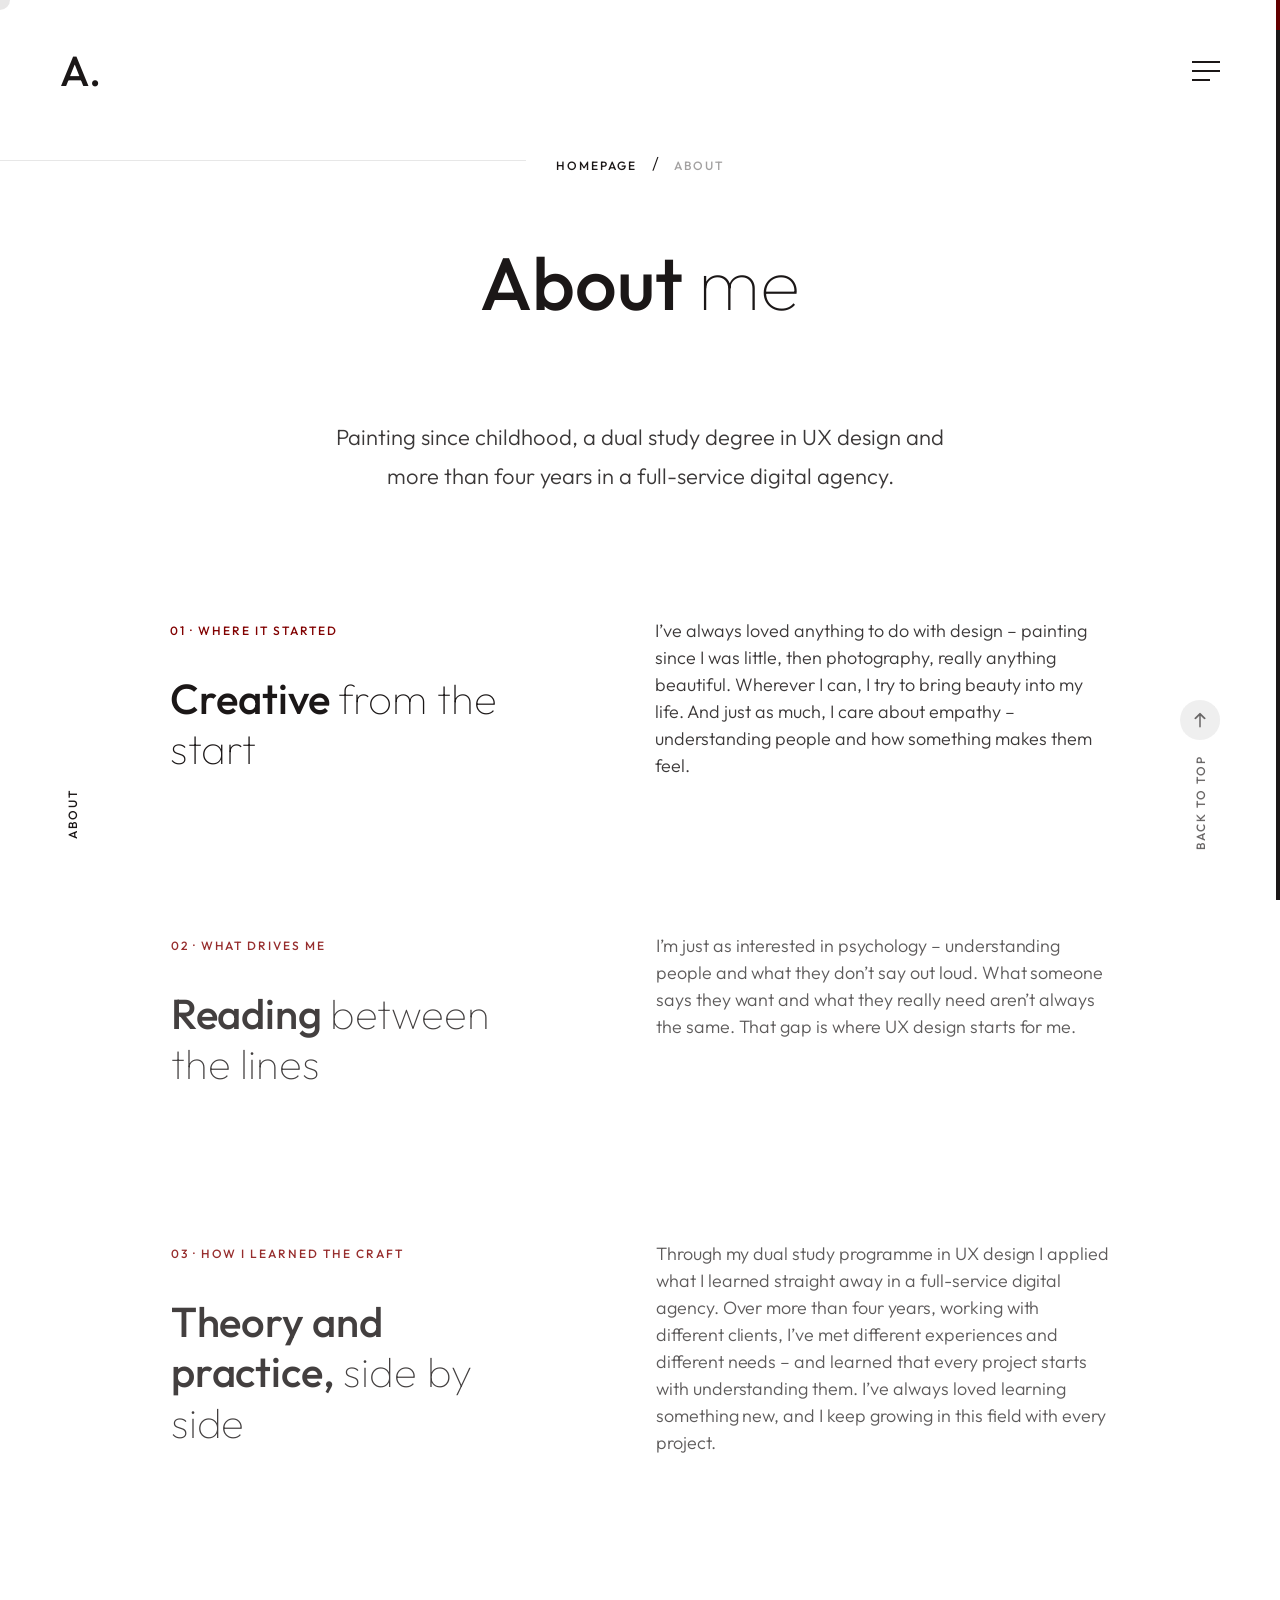
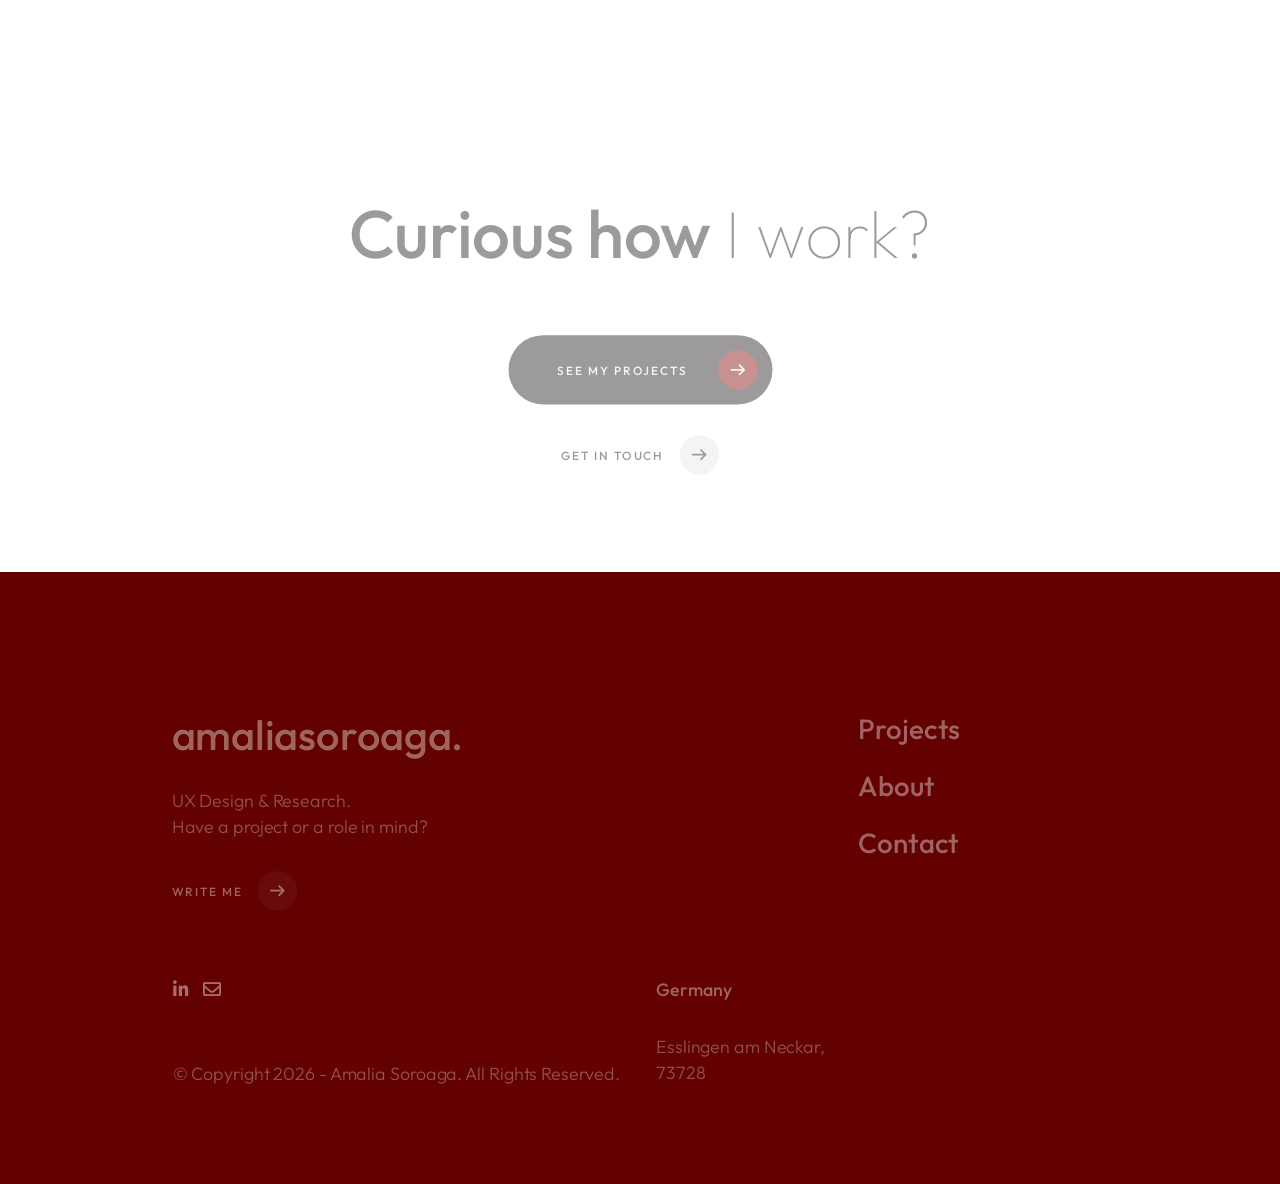
==== about.html @ 1874aa81 "About page: mention love of learning and growing in the field Co-Authored-By: Claude Opus 5.5 <norep" ====
<!DOCTYPE html>
<html lang="en">

<head>

    <meta charset="UTF-8">
    <meta name="viewport" content="width=device-width, initial-scale=1.0">
    <meta http-equiv="X-UA-Compatible" content="ie=edge">
    <meta name="description" content="About Amalia Soroaga – UX designer with a creative background, a dual study degree in UX design and 4+ years of agency experience.">

    <!-- bootstrap grid css -->
    <link rel="stylesheet" href="css/plugins/bootstrap-grid.css">
    <!-- font awesome css -->
    <link rel="stylesheet" href="css/plugins/font-awesome.min.css">
    <!-- swiper css -->
    <link rel="stylesheet" href="css/plugins/swiper.min.css">
    <!-- fancybox css -->
    <link rel="stylesheet" href="css/plugins/fancybox.min.css">
    <!-- ashley scss -->
    <link rel="stylesheet" href="css/style.css">
    <!-- page name -->
    <title>About – Amalia Soroaga</title>

</head>

<body>

    <!-- wrapper -->
    <div class="mil-wrapper" id="top">

        <!-- cursor -->
        <div class="mil-ball">
            <span class="mil-icon-1">
                <svg viewBox="0 0 128 128">
                    <path d="M106.1,41.9c-1.2-1.2-3.1-1.2-4.2,0c-1.2,1.2-1.2,3.1,0,4.2L116.8,61H11.2l14.9-14.9c1.2-1.2,1.2-3.1,0-4.2	c-1.2-1.2-3.1-1.2-4.2,0l-20,20c-1.2,1.2-1.2,3.1,0,4.2l20,20c0.6,0.6,1.4,0.9,2.1,0.9s1.5-0.3,2.1-0.9c1.2-1.2,1.2-3.1,0-4.2	L11.2,67h105.5l-14.9,14.9c-1.2,1.2-1.2,3.1,0,4.2c0.6,0.6,1.4,0.9,2.1,0.9s1.5-0.3,2.1-0.9l20-20c1.2-1.2,1.2-3.1,0-4.2L106.1,41.9	z" />
                </svg>
            </span>
            <div class="mil-more-text">More</div>
            <div class="mil-choose-text">Сhoose</div>
        </div>
        <!-- cursor end -->


        <!-- scrollbar progress -->
        <div class="mil-progress-track">
            <div class="mil-progress"></div>
        </div>
        <!-- scrollbar progress end -->

        <!-- menu -->
        <div class="mil-menu-frame">
            <!-- frame clone -->
            <div class="mil-frame-top">
                <a href="index.html" class="mil-logo">A.</a>
                <div class="mil-menu-btn" tabindex="0">
                    <span></span>
                </div>
            </div>
            <!-- frame clone end -->
            <div class="container">
                <div class="mil-menu-content">
                    <div class="row">
                        <div class="col-xl-5">

                            <nav class="mil-main-menu" id="swupMenu">
                                <ul>
                                    <li><a href="index.html#projects" tabindex="0">Projects</a></li>
                                    <li class="mil-active"><a href="about.html" tabindex="0">About</a></li>
                                    <li><a href="contact.html" tabindex="0">Contact</a></li>
                                </ul>
                            </nav>

                        </div>
                        <div class="col-xl-7">

                            <div class="mil-menu-right-frame">
                                <div class="mil-animation-in">
                                    <div class="mil-animation-frame">
                                        <div class="mil-animation mil-position-1 mil-scale" data-value-1="2" data-value-2="2"></div>
                                    </div>
                                </div>
                                <div class="mil-menu-right">
                                    <div class="row">
                                        <div class="col-lg-8 mil-mb-60">

                                            <h6 class="mil-muted mil-mb-30">Projects</h6>

                                            <ul class="mil-menu-list">
                                                <li><a href="project-hcd.html" class="mil-light-soft">Closing the UX Expectation Gap</a></li>
                                                <li><a href="project-2.html" class="mil-light-soft">Reporting on Instagram</a></li>
                                                <li><a href="project-3.html" class="mil-light-soft">Sustainable Sports Events</a></li>
                                                <li><a href="project-4.html" class="mil-light-soft">Memory Play</a></li>
                                                <li><a href="project-5.html" class="mil-light-soft">Bodique</a></li>
                                            </ul>

                                        </div>
                                    </div>
                                    <div class="mil-divider mil-mb-60"></div>
                                    <div class="row justify-content-between">

                                        <div class="col-lg-6 mil-mb-60">

                                            <h6 class="mil-muted mil-mb-30">Germany</h6>

                                            <p class="mil-light-soft">Esslingen am Neckar, 73728<br><a href="mailto:amaliasoroaga@yahoo.com" class="mil-light-soft" data-no-swup>amaliasoroaga@yahoo.com</a></p>

                                        </div>
                                    </div>
                                </div>
                            </div>

                        </div>
                    </div>
                </div>
            </div>
        </div>
        <!-- menu -->

        <!-- curtain -->
        <div class="mil-curtain"></div>
        <!-- curtain end -->

        <!-- frame -->
        <div class="mil-frame">
            <div class="mil-frame-top">
                <a href="index.html" class="mil-logo">A.</a>
                <div class="mil-menu-btn" tabindex="0">
                    <span></span>
                </div>
            </div>
            <div class="mil-frame-bottom">
                <div class="mil-current-page"></div>
                <div class="mil-back-to-top">
                    <a href="#top" class="mil-link mil-dark mil-arrow-place">
                        <span>Back to top</span>
                    </a>
                </div>
            </div>
        </div>
        <!-- frame end -->

        <!-- content -->
        <div class="mil-content">
            <div id="swupMain" class="mil-main-transition">

                <!-- banner -->
                <div class="mil-inner-banner mil-p-0-30">
                    <div class="mil-banner-content mil-center mil-up">
                        <div class="container">
                            <ul class="mil-breadcrumbs mil-center mil-mb-60">
                                <li><a href="index.html">Homepage</a></li>
                                <li><a href="about.html">About</a></li>
                            </ul>
                            <h1 class="mil-mb-60">About <span class="mil-thin">me</span></h1>
                        </div>
                    </div>
                </div>
                <!-- banner end -->

                <!-- about -->
                <section id="about-page">
                    <div class="container mil-p-0-60">

                        <div class="row justify-content-center mil-mb-60">
                            <div class="col-lg-8 mil-center">
                                <p class="mil-text-xl mil-up">Painting since childhood, a dual study degree in UX design and more than four years in a full-service digital agency.</p>
                            </div>
                        </div>

                            <div class="row justify-content-between mil-p-60-0">
                                <div class="col-lg-5">
                                    <p class="mil-upper mil-accent mil-up mil-mb-30">01 · Where it started</p>
                                    <h3 class="mil-up mil-mb-60">Creative <span class="mil-thin">from the start</span></h3>
                                </div>
                                <div class="col-lg-6">
                                    <p class="mil-up">I’ve always loved anything to do with design – painting since I was little, then photography, really anything beautiful. Wherever I can, I try to bring beauty into my life. And just as much, I care about empathy – understanding people and how something makes them feel.</p>
                                </div>
                            </div>


                            <div class="row justify-content-between mil-p-90-0">
                                <div class="col-lg-5">
                                    <p class="mil-upper mil-accent mil-up mil-mb-30">02 · What drives me</p>
                                    <h3 class="mil-up mil-mb-60">Reading <span class="mil-thin">between the lines</span></h3>
                                </div>
                                <div class="col-lg-6">
                                    <p class="mil-up">I’m just as interested in psychology – understanding people and what they don’t say out loud. What someone says they want and what they really need aren’t always the same. That gap is where UX design starts for me.</p>
                                </div>
                            </div>


                            <div class="row justify-content-between mil-p-90-90">
                                <div class="col-lg-5">
                                    <p class="mil-upper mil-accent mil-up mil-mb-30">03 · How I learned the craft</p>
                                    <h3 class="mil-up mil-mb-60">Theory and practice, <span class="mil-thin">side by side</span></h3>
                                </div>
                                <div class="col-lg-6">
                                    <p class="mil-up">Through my dual study programme in UX design I applied what I learned straight away in a full-service digital agency. Over more than four years, working with different clients, I’ve met different experiences and different needs – and learned that every project starts with understanding them. I’ve always loved learning something new, and I keep growing in this field with every project.</p>
                                </div>
                            </div>

                    </div>
                </section>
                <!-- about end -->

                <!-- call to action -->
                <section class="mil-soft-bg">
                    <div class="container mil-p-120-120 mil-center">
                        <h2 class="mil-up mil-mb-60">Curious how <span class="mil-thin">I work?</span></h2>
                        <div class="mil-up">
                            <a href="index.html#projects" class="mil-button mil-arrow-place mil-mb-30"><span>See my projects</span></a>
                        </div>
                        <div class="mil-up">
                            <a href="contact.html" class="mil-link mil-dark mil-arrow-place"><span>Get in touch</span></a>
                        </div>
                    </div>
                </section>
                <!-- call to action end -->

                <!-- footer -->
                <footer class="mil-dark-bg">
                    <div class="mi-invert-fix">
                        <div class="container mil-p-120-60">
                            <div class="row justify-content-between">
                                <div class="col-md-4 col-lg-4 mil-mb-60">

                                    <div class="mil-muted mil-logo mil-up mil-mb-30">amaliasoroaga.</div>

                                    <p class="mil-light-soft mil-up mil-mb-30">UX Design &amp; Research.<br>Have a project or a role in mind?</p>

                                    <div class="mil-up"><a href="mailto:amaliasoroaga@yahoo.com" class="mil-link mil-muted mil-arrow-place" data-no-swup><span>Write me</span></a></div>

                                </div>
                                <div class="col-md-7 col-lg-6">
                                    <div class="row justify-content-end">
                                        <div class="col-md-6 col-lg-7">

                                            <nav class="mil-footer-menu mil-mb-60">
                                                <ul>
                                                    <li class="mil-up">
                                                        <a href="index.html#projects">Projects</a>
                                                    </li>
                                                    <li class="mil-up">
                                                        <a href="about.html">About</a>
                                                    </li>
                                                    <li class="mil-up">
                                                        <a href="contact.html">Contact</a>
                                                    </li>
                                                </ul>
                                            </nav>

                                        </div>
                                    </div>
                                </div>
                            </div>

                            <div class="row justify-content-between flex-sm-row-reverse">
                                <div class="col-md-7 col-lg-6">

                                    <div class="row justify-content-between">

                                        <div class="col-md-6 col-lg-5 mil-mb-60">

                                            <h6 class="mil-muted mil-up mil-mb-30">Germany</h6>

                                            <p class="mil-light-soft mil-up">Esslingen am Neckar, 73728</p>

                                        </div>

                                    </div>

                                </div>
                                <div class="col-md-4 col-lg-6 mil-mb-60">

                                    <div class="mil-vert-between">
                                        <div class="mil-mb-30">
                                            <ul class="mil-social-icons mil-up">
                                                <li><a href="https://www.linkedin.com/in/amalia-elena-soroaga-b280b622a/" target="_blank" rel="noopener" class="social-icon" aria-label="LinkedIn" data-no-swup> <i class="fab fa-linkedin-in"></i></a></li>
                                                <li><a href="mailto:amaliasoroaga@yahoo.com" class="social-icon" aria-label="Email" data-no-swup> <i class="far fa-envelope"></i></a></li>
                                            </ul>
                                        </div>
                                        <p class="mil-light-soft mil-up">© Copyright 2026 - Amalia Soroaga. All Rights Reserved.</p>
                                    </div>

                                </div>
                            </div>
                        </div>
                    </div>
                </footer>
                <!-- footer end -->

                <!-- hidden elements -->
                <div class="mil-hidden-elements">
                    <div class="mil-dodecahedron">
                        <div class="mil-pentagon">
                            <div></div>
                            <div></div>
                            <div></div>
                            <div></div>
                            <div></div>
                        </div>
                        <div class="mil-pentagon">
                            <div></div>
                            <div></div>
                            <div></div>
                            <div></div>
                            <div></div>
                        </div>
                        <div class="mil-pentagon">
                            <div></div>
                            <div></div>
                            <div></div>
                            <div></div>
                            <div></div>
                        </div>
                        <div class="mil-pentagon">
                            <div></div>
                            <div></div>
                            <div></div>
                            <div></div>
                            <div></div>
                        </div>
                        <div class="mil-pentagon">
                            <div></div>
                            <div></div>
                            <div></div>
                            <div></div>
                            <div></div>
                        </div>
                        <div class="mil-pentagon">
                            <div></div>
                            <div></div>
                            <div></div>
                            <div></div>
                            <div></div>
                        </div>
                        <div class="mil-pentagon">
                            <div></div>
                            <div></div>
                            <div></div>
                            <div></div>
                            <div></div>
                        </div>
                        <div class="mil-pentagon">
                            <div></div>
                            <div></div>
                            <div></div>
                            <div></div>
                            <div></div>
                        </div>
                        <div class="mil-pentagon">
                            <div></div>
                            <div></div>
                            <div></div>
                            <div></div>
                            <div></div>
                        </div>
                        <div class="mil-pentagon">
                            <div></div>
                            <div></div>
                            <div></div>
                            <div></div>
                            <div></div>
                        </div>
                        <div class="mil-pentagon">
                            <div></div>
                            <div></div>
                            <div></div>
                            <div></div>
                            <div></div>
                        </div>
                        <div class="mil-pentagon">
                            <div></div>
                            <div></div>
                            <div></div>
                            <div></div>
                            <div></div>
                        </div>
                    </div>

                    <svg xmlns="http://www.w3.org/2000/svg" viewBox="0 0 24 24" class="mil-arrow">
                        <path d="M 14 5.3417969 C 13.744125 5.3417969 13.487969 5.4412187 13.292969 5.6367188 L 13.207031 5.7226562 C 12.816031 6.1136563 12.816031 6.7467188 13.207031 7.1367188 L 17.070312 11 L 4 11 C 3.448 11 3 11.448 3 12 C 3 12.552 3.448 13 4 13 L 17.070312 13 L 13.207031 16.863281 C 12.816031 17.254281 12.816031 17.887344 13.207031 18.277344 L 13.292969 18.363281 C 13.683969 18.754281 14.317031 18.754281 14.707031 18.363281 L 20.363281 12.707031 C 20.754281 12.316031 20.754281 11.682969 20.363281 11.292969 L 14.707031 5.6367188 C 14.511531 5.4412187 14.255875 5.3417969 14 5.3417969 z" />
                    </svg>

                    <svg width="250" viewBox="0 0 300 1404" fill="none" xmlns="http://www.w3.org/2000/svg" class="mil-lines">
                        <path fill-rule="evenodd" clip-rule="evenodd" d="M1 892L1 941H299V892C299 809.71 232.29 743 150 743C67.7096 743 1 809.71 1 892ZM0 942H300V892C300 809.157 232.843 742 150 742C67.1573 742 0 809.157 0 892L0 942Z" class="mil-move" />
                        <path fill-rule="evenodd" clip-rule="evenodd" d="M299 146V97L1 97V146C1 228.29 67.7096 295 150 295C232.29 295 299 228.29 299 146ZM300 96L0 96V146C0 228.843 67.1573 296 150 296C232.843 296 300 228.843 300 146V96Z" class="mil-move" />
                        <path fill-rule="evenodd" clip-rule="evenodd" d="M299 1H1V1403H299V1ZM0 0V1404H300V0H0Z" />
                        <path fill-rule="evenodd" clip-rule="evenodd" d="M150 -4.37115e-08L150 1404L149 1404L149 0L150 -4.37115e-08Z" />
                        <path fill-rule="evenodd" clip-rule="evenodd" d="M150 1324C232.29 1324 299 1257.29 299 1175C299 1092.71 232.29 1026 150 1026C67.7096 1026 1 1092.71 1 1175C1 1257.29 67.7096 1324 150 1324ZM150 1325C232.843 1325 300 1257.84 300 1175C300 1092.16 232.843 1025 150 1025C67.1573 1025 0 1092.16 0 1175C0 1257.84 67.1573 1325 150 1325Z" class="mil-move" />
                        <path fill-rule="evenodd" clip-rule="evenodd" d="M300 1175H0V1174H300V1175Z" class="mil-move" />
                        <path fill-rule="evenodd" clip-rule="evenodd" d="M150 678C232.29 678 299 611.29 299 529C299 446.71 232.29 380 150 380C67.7096 380 1 446.71 1 529C1 611.29 67.7096 678 150 678ZM150 679C232.843 679 300 611.843 300 529C300 446.157 232.843 379 150 379C67.1573 379 0 446.157 0 529C0 611.843 67.1573 679 150 679Z" class="mil-move" />
                        <path fill-rule="evenodd" clip-rule="evenodd" d="M299 380H1V678H299V380ZM0 379V679H300V379H0Z" class="mil-move" />
                    </svg>
                </div>
                <!-- hidden elements end -->

            </div>
        </div>
        <!-- content -->
    </div>
    <!-- wrapper end -->

    <!-- jQuery js -->
    <script src="js/plugins/jquery.min.js"></script>
    <!-- swup js -->
    <script src="js/plugins/swup.min.js"></script>
    <!-- swiper js -->
    <script src="js/plugins/swiper.min.js"></script>
    <!-- fancybox js -->
    <script src="js/plugins/fancybox.min.js"></script>
    <!-- gsap js -->
    <script src="js/plugins/gsap.min.js"></script>
    <!-- scroll smoother -->
    <script src="js/plugins/smooth-scroll.js"></script>
    <!-- scroll trigger js -->
    <script src="js/plugins/ScrollTrigger.min.js"></script>
    <!-- scroll to js -->
    <script src="js/plugins/ScrollTo.min.js"></script>
    <!-- ashley js -->
    <script src="js/main.js"></script>

</body>

</html>
---- css/style.css ----
/* -------------------------------------------

Name: 		Ruizarch
Version:    1.0
Developer:	Nazar Miller (millerDigitalDesign)
Portfolio:  https://themeforest.net/user/millerdigitaldesign/portfolio?ref=MillerDigitalDesign

p.s. I am available for Freelance hire (UI design, web development). email: miller.themes@gmail.com

------------------------------------------- */
/*--------------------------------------------

1. common
    - main
    - typography
    - link
    - button
    - form
    - breadcrumbs
    - backgrounds
    - spaces
2. components
    - preloader
    - cursor
    - hidden elements
    - scrollbar
    - frame
    - menu button
    - menu 
    - banner
    - circle text
    - lines
    - dodecahedron
    - about
    - partners
    - services
    - team
    - social icons
    - revievs
    - blog
    - footer
    - portfolio
    - map
    - accordion
    - price
    - 404
    - images
    - page transitions


--------------------------------------------*/
@import url("https://fonts.googleapis.com/css2?family=Outfit:wght@100;200;300;400;500;600;700;800;900&display=swap");
@import url(https://cdnjs.cloudflare.com/ajax/libs/font-awesome/5.15.0/css/all.min.css);
/* -------------------------------------------

main

------------------------------------------- */
*,
*:before,
*:after {
  -webkit-box-sizing: border-box;
          box-sizing: border-box;
  padding: 0;
  margin: 0;
}



:is(a, button, input, textarea, summary) {
    --outline-size: max(2px, 0.08em);
    --outline-style: solid;
    --outline-color: currentColor;
}

:is(a, button, input, textarea, summary):focus {
    outline: var(--outline-size) var(--outline-style) var(--outline-color);
    outline-offset: var(--outline-offset, var(--outline-size));
}



html,
body {
  padding: 0;
  margin: 0;
  font-family: "Outfit", sans-serif;
  font-size: 16px;
  font-weight: 300;
  color: rgba(27, 23, 23, 0.78);
  line-height: 150%;
  -ms-scroll-chaining: none;
      overscroll-behavior: none;
}
@media screen and (max-width: 768px) {
  html,
body {
    font-size: 15px;
  }
}

*::-moz-selection {
  color: inherit;
  background-color: transparent;
}

*::selection {
  color: inherit;
  background-color: transparent;
}

.mil-wrapper {
  position: relative;
  overflow: hidden;
  max-width: 100%;
}

.container {
  pointer-events: all;
}

.mil-relative {
  position: relative;
}

.mil-o-hidden {
  overflow: hidden;
}

.mil-flex {
  display: -webkit-box;
  display: -ms-flexbox;
  display: flex;
}

.mil-vert-between {
  display: -webkit-box;
  display: -ms-flexbox;
  display: flex;
  -webkit-box-orient: vertical;
  -webkit-box-direction: normal;
      -ms-flex-direction: column;
          flex-direction: column;
  -webkit-box-pack: justify;
      -ms-flex-pack: justify;
          justify-content: space-between;
  height: 100%;
}

@media screen and (max-width: 992px) {
  .mil-mobile-hidden {
    display: none;
  }
}

section {
  position: relative;
  overflow: hidden;
}

/* -------------------------------------------

typography

------------------------------------------- */
h1,
.mil-h1,
h2,
.mil-h12,
h3,
.mil-h3,
h4,
.mil-h4,
h5,
.mil-h5,
h6,
.mil-h6 {
  font-family: "Outfit", sans-serif;
  color: rgb(27, 23, 23);
  font-weight: 500;
  line-height: 120%;
}
@media screen and (max-width: 768px) {
  h1 br,
.mil-h1 br,
h2 br,
.mil-h12 br,
h3 br,
.mil-h3 br,
h4 br,
.mil-h4 br,
h5 br,
.mil-h5 br,
h6 br,
.mil-h6 br {
    display: none;
  }
}

h1,
.mil-h1 {
  font-size: 86px;
}
@media screen and (max-width: 1400px) {
  h1,
.mil-h1 {
    font-size: 74px;
  }
}
@media screen and (max-width: 1200px) {
  h1,
.mil-h1 {
    font-size: 72px;
  }
}
@media screen and (max-width: 992px) {
  h1,
.mil-h1 {
    font-size: 58px;
  }
}
@media screen and (max-width: 768px) {
  h1,
.mil-h1 {
    font-size: 34px;
  }
}

h2,
.mil-h2 {
  font-size: 68px;
  line-height: 120%;
}
@media screen and (max-width: 1200px) {
  h2,
.mil-h2 {
    font-size: 56px;
  }
}
@media screen and (max-width: 992px) {
  h2,
.mil-h2 {
    font-size: 44px;
  }
}
@media screen and (max-width: 768px) {
  h2,
.mil-h2 {
    font-size: 36px;
  }
}

h3,
.mil-h3 {
  font-size: 42px;
}
@media screen and (max-width: 1200px) {
  h3,
.mil-h3 {
    font-size: 39px;
  }
}
@media screen and (max-width: 992px) {
  h3,
.mil-h3 {
    font-size: 36px;
  }
}
@media screen and (max-width: 768px) {
  h3,
.mil-h3 {
    font-size: 30px;
  }
}

h4,
.mil-h4 {
  font-size: 28px;
}
@media screen and (max-width: 1200px) {
  h4,
.mil-h4 {
    font-size: 26px;
  }
}
@media screen and (max-width: 992px) {
  h4,
.mil-h4 {
    font-size: 24px;
  }
}
@media screen and (max-width: 768px) {
  h4,
.mil-h4 {
    font-size: 22px;
  }
}

h5,
.mil-h5 {
  font-size: 20px;
  line-height: 150%;
}
@media screen and (max-width: 768px) {
  h5,
.mil-h5 {
    font-size: 18px;
  }
}

h6,
.mil-h6 {
  font-size: 18px;
  line-height: 150%;
}
@media screen and (max-width: 1200px) {
  h6,
.mil-h6 {
    font-size: 17px;
  }
}
@media screen and (max-width: 992px) {
  h6,
.mil-h6 {
    font-size: 16px;
  }
}
@media screen and (max-width: 768px) {
  h6,
.mil-h6 {
    font-size: 21px;
  }
}

.mil-no-wrap {
  white-space: nowrap;
}

blockquote {
  padding: 60px;
  background-color: rgba(27, 23, 23, 0.05);
  font-size: 18px;
  color: rgb(27, 23, 23);
  font-style: italic;
  border-left: solid 4px rgb(129, 1, 0);
}
@media screen and (max-width: 768px) {
  blockquote {
    padding: 30px;
    font-size: 16px;
  }
}

.mil-text-sm {
  font-size: 15px;
}

.mil-text-lg {
  font-size: 18px;
  line-height: 170%;
}

.mil-text-xl {
  font-size: 22px;
  line-height: 180%;
}
@media screen and (max-width: 768px) {
  .mil-text-xl {
    font-size: 20px;
  }
}

.mil-upper {
  text-transform: uppercase;
  font-size: 12px;
  font-weight: 500;
  letter-spacing: 2px;
}

.mil-bold {
  font-weight: 500;
}

.mil-thin {
  font-weight: 100;
}

a {
  color: inherit;
  text-decoration: none;
}

.mil-complex-title {
  line-height: normal;
}

.mil-accent {
  color: rgb(129, 1, 0);
}

.mil-light {
  color: rgb(255, 255, 255) !important;
}
.mil-light a {
  color: rgb(255, 255, 255) !important;
}

.mil-muted {
  color: rgb(237, 235, 221);
}

.mil-dark {
  color: rgb(27, 23, 23);
}

.mil-light-soft {
  color: rgba(237, 235, 221, 0.8);
}

.mil-dark-soft {
  color: rgba(27, 23, 23, 0.78);
}

.mil-marker {
  background-color: rgb(237, 235, 221);
  padding: 0 5px;
}

.mil-center {
  text-align: center;
}

.mil-left {
  text-align: left;
}

.mil-right {
  text-align: right;
}

@media screen and (max-width: 576px) {
  .mil-sm-center {
    text-align: center;
  }
}

.mil-suptitle {
  position: relative;
  display: block;
  margin-bottom: 60px;
}
.mil-suptitle:before {
  content: "";
  position: absolute;
  right: calc(100% + 30px);
  top: 10px;
  width: 600px;
  height: 1px;
  background-color: rgb(255, 255, 255);
  opacity: 0.2;
}
.mil-suptitle.mil-suptitle-right {
  text-align: right;
}
.mil-suptitle.mil-suptitle-right:before {
  left: calc(100% + 30px);
}
@media screen and (max-width: 768px) {
  .mil-suptitle.mil-suptitle-right {
    text-align: center;
  }
  .mil-suptitle.mil-suptitle-right:before {
    display: none;
  }
}
.mil-suptitle.mil-suptitle-dark:before {
  background-color: rgb(27, 23, 23);
  opacity: 0.1;
}
@media screen and (max-width: 768px) {
  .mil-suptitle {
    margin-bottom: 60px;
  }
}

.mil-divider {
  width: 100%;
  height: 1px;
  background-color: rgba(255, 255, 255, 0.1);
}

.mil-img-frame {
  position: relative;
  overflow: hidden;
  width: 100%;
  padding-bottom: 140%;
}
.mil-img-frame img {
  position: absolute;
  top: 0;
  left: 0;
  width: 100%;
  height: 100%;
  -o-object-fit: cover;
     object-fit: cover;
  -o-object-position: center;
     object-position: center;
}

/* -------------------------------------------

link

------------------------------------------- */
.mil-link {
  cursor: pointer;
  display: -webkit-inline-box;
  display: -ms-inline-flexbox;
  display: inline-flex;
  -webkit-box-align: center;
      -ms-flex-align: center;
          align-items: center;
  font-weight: 500;
  text-transform: uppercase;
  letter-spacing: 2px;
  font-size: 12px;
}
.mil-link svg {
  margin-left: 15px;
  border-radius: 50%;
  width: 40px;
  height: 40px;
  padding: 10px;
  background-color: rgba(255, 255, 255, 0.1);
  -webkit-transition: 0.4s cubic-bezier(0, 0, 0.3642, 1);
  transition: 0.4s cubic-bezier(0, 0, 0.3642, 1);
}
.mil-link svg path {
  fill: rgb(255, 255, 255);
}
.mil-link.mil-accent svg {
  background-color: rgba(255, 255, 255, 0.1);
  -webkit-transition: 0.4s cubic-bezier(0, 0, 0.3642, 1);
  transition: 0.4s cubic-bezier(0, 0, 0.3642, 1);
}
.mil-link.mil-accent svg path {
  fill: rgb(129, 1, 0);
}
.mil-link.mil-dark svg {
  background-color: rgba(27, 23, 23, 0.1);
  -webkit-transition: 0.4s cubic-bezier(0, 0, 0.3642, 1);
  transition: 0.4s cubic-bezier(0, 0, 0.3642, 1);
}
.mil-link.mil-dark svg path {
  fill: rgb(27, 23, 23);
}
.mil-link:hover svg {
  -webkit-transform: scale(1.15);
          transform: scale(1.15);
}
.mil-link.mil-down-arrow svg {
  -webkit-transform: rotate(90deg);
          transform: rotate(90deg);
}
.mil-link.mil-down-arrow:hover svg {
  -webkit-transform: scale(1.15) rotate(90deg);
          transform: scale(1.15) rotate(90deg);
}
.mil-link.mil-icon-left {
  display: -webkit-box;
  display: -ms-flexbox;
  display: flex;
  -webkit-box-orient: horizontal;
  -webkit-box-direction: reverse;
      -ms-flex-direction: row-reverse;
          flex-direction: row-reverse;
}
.mil-link.mil-icon-left svg {
  margin-left: 0;
  margin-right: 15px;
  -webkit-transform: rotate(180deg);
          transform: rotate(180deg);
}
.mil-link.mil-icon-left:hover svg {
  -webkit-transform: scale(1.15) rotate(180deg);
          transform: scale(1.15) rotate(180deg);
}

/* -------------------------------------------

button

------------------------------------------- */
.mil-button {
  cursor: pointer;
  display: -webkit-inline-box;
  display: -ms-inline-flexbox;
  display: inline-flex;
  -webkit-box-align: center;
      -ms-flex-align: center;
          align-items: center;
  -webkit-box-pack: center;
      -ms-flex-pack: center;
          justify-content: center;
  border: none;
  letter-spacing: 2px;
  font-size: 12px;
  background-color: rgb(237, 235, 221);
  color: rgb(27, 23, 23);
  border-radius: 70px;
  padding: 0 15px 0 50px;
  height: 70px;
  text-transform: uppercase;
  font-weight: 500;
  -webkit-transition: 0.4s cubic-bezier(0, 0, 0.3642, 1);
  transition: 0.4s cubic-bezier(0, 0, 0.3642, 1);
}
.mil-button span {
  white-space: nowrap;
}
.mil-button svg {
  margin-left: 30px;
  border-radius: 50%;
  width: 40px;
  height: 40px;
  padding: 10px;
  background-color: rgb(27, 23, 23);
  -webkit-transition: 0.4s cubic-bezier(0, 0, 0.3642, 1);
  transition: 0.4s cubic-bezier(0, 0, 0.3642, 1);
}
.mil-button svg path {
  fill: rgb(129, 1, 0);
}
.mil-button.mil-icon-button {
  padding: 15px;
}
.mil-button.mil-icon-button svg {
  margin-left: 0;
}
.mil-button.mil-icon-button-sm {
  padding: 0;
  height: 40px;
}
.mil-button.mil-icon-button-sm svg {
  margin-left: 0;
  background-color: rgb(237, 235, 221);
}
.mil-button.mil-icon-button-sm svg path {
  fill: rgb(27, 23, 23);
}
.mil-button:hover {
  -webkit-transform: scale(1.015);
          transform: scale(1.015);
  -webkit-filter: brightness(110%);
          filter: brightness(110%);
}
.mil-button:hover svg {
  -webkit-transform: scale(1.15);
          transform: scale(1.15);
}
.mil-button.mil-arrow-down svg {
  -webkit-transform: rotate(90deg);
          transform: rotate(90deg);
}
.mil-button.mil-arrow-down:hover {
  -webkit-transform: scale(1.015);
          transform: scale(1.015);
  -webkit-filter: brightness(110%);
          filter: brightness(110%);
}
.mil-button.mil-arrow-down:hover svg {
  -webkit-transform: scale(1.15) rotate(90deg);
          transform: scale(1.15) rotate(90deg);
}
@media screen and (max-width: 992px) {
  .mil-button {
    height: 60px;
    padding: 0 10px 0 40px;
  }
  .mil-button svg {
    margin-left: 25px;
  }
}

/* -------------------------------------------

form

------------------------------------------- */
input,
textarea {
  position: relative;
  height: 70px;
  padding: 0 30px;
  width: 100%;
  font-size: 12px;
  text-transform: uppercase;
  letter-spacing: 2px;
  font-weight: 500;
  font-family: "Outfit", sans-serif;
  color: rgb(27, 23, 23);
  border: none;
  border-bottom: solid 1px rgba(27, 23, 23, 0.2);
  margin-bottom: 30px;
}
input:focus,
textarea:focus {
  outline: inherit;
}
input::-webkit-input-placeholder, textarea::-webkit-input-placeholder {
  font-size: 12px;
  text-transform: uppercase;
  letter-spacing: 2px;
  font-weight: 500;
  color: rgba(27, 23, 23, 0.5);
}
input::-moz-placeholder, textarea::-moz-placeholder {
  font-size: 12px;
  text-transform: uppercase;
  letter-spacing: 2px;
  font-weight: 500;
  color: rgba(27, 23, 23, 0.5);
}
input:-ms-input-placeholder, textarea:-ms-input-placeholder {
  font-size: 12px;
  text-transform: uppercase;
  letter-spacing: 2px;
  font-weight: 500;
  color: rgba(27, 23, 23, 0.5);
}
input::-ms-input-placeholder, textarea::-ms-input-placeholder {
  font-size: 12px;
  text-transform: uppercase;
  letter-spacing: 2px;
  font-weight: 500;
  color: rgba(27, 23, 23, 0.5);
}
input::placeholder,
textarea::placeholder {
  font-size: 12px;
  text-transform: uppercase;
  letter-spacing: 2px;
  font-weight: 500;
  color: rgba(27, 23, 23, 0.5);
}

textarea {
  padding: 15px 30px;
  height: 300px;
}

/* -------------------------------------------

breadcrumbs

------------------------------------------- */
.mil-breadcrumbs {
  display: -webkit-inline-box;
  display: -ms-inline-flexbox;
  display: inline-flex;
  -webkit-box-align: center;
      -ms-flex-align: center;
          align-items: center;
  position: relative;
}
.mil-breadcrumbs:before {
  content: "";
  position: absolute;
  right: calc(100% + 30px);
  top: 10px;
  width: 100vw;
  height: 1px;
  background-color: rgba(27, 23, 23, 0.1);
}
.mil-breadcrumbs li {
  list-style-type: none;
}
.mil-breadcrumbs li:after {
  content: "/";
  margin: 0 15px;
  color: rgb(27, 23, 23);
}
.mil-breadcrumbs li a {
  color: rgb(27, 23, 23);
  text-transform: uppercase;
  letter-spacing: 2px;
  font-weight: 500;
  font-size: 12px;
  white-space: nowrap;
  -webkit-transition: 0.2s cubic-bezier(0, 0, 0.3642, 1);
  transition: 0.2s cubic-bezier(0, 0, 0.3642, 1);
}
.mil-breadcrumbs li a:hover {
  color: rgb(129, 1, 0);
}
.mil-breadcrumbs li:last-child {
  margin-right: 0;
  cursor: not-allowed;
}
.mil-breadcrumbs li:last-child a {
  opacity: 0.4;
  pointer-events: none;
}
.mil-breadcrumbs li:last-child:after {
  display: none;
}
.mil-breadcrumbs.mil-light:before {
  background-color: rgba(255, 255, 255, 0.1);
}
.mil-breadcrumbs.mil-light li:after {
  color: rgba(255, 255, 255, 0.9);
}
.mil-breadcrumbs.mil-light li a:hover {
  color: rgb(237, 235, 221) !important;
}
.mil-breadcrumbs.mil-center {
  -webkit-box-pack: center;
      -ms-flex-pack: center;
          justify-content: center;
}

/* -------------------------------------------

backgrounds

------------------------------------------- */
.mil-dark-bg {
  position: relative;
}
.mil-dark-bg:before {
  content: "";
  width: 100%;
  height: 100%;
  position: absolute;
  pointer-events: none;
  z-index: 2;
  background-color: rgb(99, 0, 0);
}
.mil-dark-bg .mi-invert-fix {
  height: 100%;
  position: relative;
  pointer-events: none;
  z-index: 3;
}
.mil-dark-bg .mi-invert-fix .container {
  pointer-events: all;
}

/* -------------------------------------------

spaces

------------------------------------------- */
.mil-mr-30 {
  margin-right: 30px;
}

.mil-mb-5 {
  margin-bottom: 5px;
}

.mil-mb-10 {
  margin-bottom: 10px;
}

.mil-mb-15 {
  margin-bottom: 15px;
}

.mil-mb-20 {
  margin-bottom: 15px;
}

.mil-mb-30 {
  margin-bottom: 30px;
}

.mil-mb-60 {
  margin-bottom: 60px;
}

.mil-mb-90 {
  margin-bottom: 90px;
}

.mil-mb-120 {
  margin-bottom: 120px;
}
@media screen and (max-width: 992px) {
  .mil-mb-120 {
    margin-bottom: 90px;
  }
}

.mil-mt-suptitle-offset {
  margin-top: 70px;
}
@media screen and (max-width: 992px) {
  .mil-mt-suptitle-offset {
    margin-top: 30px;
  }
}

.mil-p-120-120 {
  padding-top: 120px;
  padding-bottom: 120px;
}
@media screen and (max-width: 992px) {
  .mil-p-120-120 {
    padding-top: 90px;
    padding-bottom: 90px;
  }
}

.mil-p-120-90 {
  padding-top: 120px;
  padding-bottom: 90px;
}
@media screen and (max-width: 992px) {
  .mil-p-120-90 {
    padding-top: 90px;
    padding-bottom: 60px;
  }
}

.mil-p-0-120 {
  padding-bottom: 120px;
}
@media screen and (max-width: 992px) {
  .mil-p-0-120 {
    padding-bottom: 90px;
  }
}

.mil-p-120-0 {
  padding-top: 120px;
}
@media screen and (max-width: 992px) {
  .mil-p-120-0 {
    padding-top: 90px;
  }
}

.mil-p-120-60 {
  padding-top: 120px;
  padding-bottom: 60px;
}
@media screen and (max-width: 992px) {
  .mil-p-120-60 {
    padding-top: 90px;
    padding-bottom: 30px;
  }
}

.mil-p-90-90 {
  padding-top: 90px;
  padding-bottom: 90px;
}
@media screen and (max-width: 992px) {
  .mil-p-90-90 {
    padding-top: 60px;
    padding-bottom: 60px;
  }
}

.mil-p-90-120 {
  padding-top: 90px;
  padding-bottom: 120px;
}
@media screen and (max-width: 992px) {
  .mil-p-90-120 {
    padding-top: 60px;
    padding-bottom: 90px;
  }
}

.mil-p-0-90 {
  padding-bottom: 90px;
}
@media screen and (max-width: 992px) {
  .mil-p-0-90 {
    padding-bottom: 60px;
  }
}

.mil-p-0-30 {
  padding-bottom: 30px;
}
@media screen and (max-width: 992px) {
  .mil-p-0-30 {
    padding-bottom: 0;
  }
}

.mil-p-120-30 {
  padding-top: 120px;
  padding-bottom: 30px;
}
@media screen and (max-width: 992px) {
  .mil-p-120-30 {
    padding-top: 90px;
    padding-bottom: 0;
  }
}

.mil-adaptive-right {
  width: 100%;
  display: -webkit-box;
  display: -ms-flexbox;
  display: flex;
  -webkit-box-pack: end;
      -ms-flex-pack: end;
          justify-content: flex-end;
}
@media screen and (max-width: 992px) {
  .mil-adaptive-right {
    -webkit-box-pack: start;
        -ms-flex-pack: start;
            justify-content: flex-start;
  }
}

.mil-btn-space {
  margin-right: 30px;
}
@media screen and (max-width: 500px) {
  .mil-btn-space {
    margin-right: 50px;
    margin-bottom: 30px;
  }
}

/* -------------------------------------------

preloader

------------------------------------------- */
.mil-preloader {
  position: fixed;
  z-index: 9;
  top: 0;
  left: 0;
  width: 100%;
  height: 100vh;
  background-color: rgb(27, 23, 23);
}
.mil-preloader .mil-preloader-animation {
  opacity: 0;
  position: relative;
  height: 100vh;
  color: rgb(255, 255, 255);
}
.mil-preloader .mil-preloader-animation .mil-pos-abs {
  position: absolute;
  height: 100vh;
  width: 100%;
  display: -webkit-box;
  display: -ms-flexbox;
  display: flex;
  -webkit-box-pack: center;
      -ms-flex-pack: center;
          justify-content: center;
  -webkit-box-align: center;
      -ms-flex-align: center;
          align-items: center;
}
.mil-preloader .mil-preloader-animation .mil-pos-abs p {
  opacity: 0;
  margin-right: 15px;
}
@media screen and (max-width: 992px) {
  .mil-preloader .mil-preloader-animation .mil-pos-abs {
    -webkit-box-orient: vertical;
    -webkit-box-direction: normal;
        -ms-flex-direction: column;
            flex-direction: column;
  }
  .mil-preloader .mil-preloader-animation .mil-pos-abs p {
    margin-right: 0;
    margin-bottom: 10px;
  }
}
.mil-preloader .mil-preloader-animation .mil-pos-abs .mil-reveal-frame {
  position: relative;
  padding: 0 30px;
}
.mil-preloader .mil-preloader-animation .mil-pos-abs .mil-reveal-frame .mil-reveal-box {
  z-index: 4;
  position: absolute;
  opacity: 0;
  height: 100%;
  background-color: rgb(237, 235, 221);
}
.mil-preloader.mil-hidden {
  pointer-events: none;
}

/* -------------------------------------------

cursor

------------------------------------------- */
.mil-ball {
  width: 20px;
  height: 20px;
  position: fixed;
  z-index: 10;
  background-color: rgb(27, 23, 23);
  border-radius: 50%;
  pointer-events: none;
  display: -webkit-box;
  display: -ms-flexbox;
  display: flex;
  -webkit-box-pack: center;
      -ms-flex-pack: center;
          justify-content: center;
  -webkit-box-align: center;
      -ms-flex-align: center;
          align-items: center;
  opacity: 0.1;
}
.mil-ball .mil-icon-1 {
  position: absolute;
  width: 40px;
  height: 40px;
  -webkit-transform: scale(0);
          transform: scale(0);
}
.mil-ball .mil-icon-1 svg {
  fill: rgba(255, 255, 255, 0.9);
}
.mil-ball .mil-more-text, .mil-ball .mil-choose-text {
  position: absolute;
  width: 100%;
  text-align: center;
  display: block;
  color: rgba(255, 255, 255, 0.9);
  font-size: 12px;
  font-weight: 500;
  letter-spacing: 2px;
  text-transform: uppercase;
  -webkit-transform: scale(0);
          transform: scale(0);
}
.mil-ball.mil-accent .mil-icon-1 svg {
  fill: rgb(27, 23, 23);
}
.mil-ball.mil-accent .mil-more-text, .mil-ball.mil-accent .mil-choose-text {
  color: rgb(27, 23, 23);
}
@media screen and (max-width: 1200px) {
  .mil-ball {
    display: none;
  }
}

/* -------------------------------------------

hidden elements

------------------------------------------- */
.mil-hidden-elements .mil-dodecahedron, .mil-hidden-elements .mil-lines, .mil-hidden-elements .mil-arrow {
  display: none;
}

/* -------------------------------------------

scrollbar

------------------------------------------- */
::-webkit-scrollbar {
  display: none;
}

.mil-progress-track {
  position: fixed;
  z-index: 10;
  top: 0;
  right: 0;
  width: 4px;
  height: 100%;
  background-color: rgb(27, 23, 23);
}
.mil-progress-track .mil-progress {
  width: 4px;
  height: 0;
  background-color: rgb(237, 235, 221);
}
@media screen and (max-width: 992px) {
  .mil-progress-track {
    display: none;
  }
}

/* -------------------------------------------

frame

------------------------------------------- */
.mil-logo {
  font-size: 42px;
  font-weight: 500;
  line-height: 100%;
}
@media screen and (max-width: 992px) {
  .mil-logo {
    font-size: 36px;
  }
}

.mil-frame {
  padding: 50px 60px 60px 60px;
  position: fixed;
  z-index: 2;
  pointer-events: none;
  display: -webkit-box;
  display: -ms-flexbox;
  display: flex;
  -webkit-box-orient: vertical;
  -webkit-box-direction: normal;
      -ms-flex-direction: column;
          flex-direction: column;
  -webkit-box-pack: justify;
      -ms-flex-pack: justify;
          justify-content: space-between;
  width: 100%;
  height: 100%;
}
@media screen and (max-width: 1200px) {
  .mil-frame {
    padding: 30px;
  }
}
@media screen and (max-width: 1200px) {
  .mil-frame {
    padding: 0;
    z-index: 999;
    height: 90px;
  }
}
@media screen and (max-width: 1200px) {
  .mil-frame .mil-frame-top {
    height: 90px;
    background-color: rgba(27, 23, 23, 0.95);
    border-bottom: solid 1px rgba(255, 255, 255, 0.1);
    padding: 0 30px;
    -webkit-backdrop-filter: blur(8px);
            backdrop-filter: blur(8px);
  }
  .mil-frame .mil-frame-top .mil-logo {
    color: rgb(255, 255, 255);
  }
  .mil-frame .mil-frame-top .mil-menu-btn span, .mil-frame .mil-frame-top .mil-menu-btn span:after, .mil-frame .mil-frame-top .mil-menu-btn span:before {
    background: rgb(255, 255, 255);
  }
}
.mil-frame .mil-frame-bottom {
  width: 100%;
  display: -webkit-box;
  display: -ms-flexbox;
  display: flex;
  -webkit-box-pack: justify;
      -ms-flex-pack: justify;
          justify-content: space-between;
  -webkit-box-align: end;
      -ms-flex-align: end;
          align-items: flex-end;
}
@media screen and (max-width: 1200px) {
  .mil-frame .mil-frame-bottom {
    display: none;
  }
}
.mil-frame .mil-frame-bottom .mil-current-page {
  pointer-events: none;
  font-weight: 500;
  text-transform: uppercase;
  letter-spacing: 2px;
  font-size: 12px;
  width: 300px;
  color: rgb(27, 23, 23);
  -webkit-transform: rotate(-90deg) translateX(138px) translateY(-138px);
          transform: rotate(-90deg) translateX(138px) translateY(-138px);
}
.mil-frame .mil-frame-bottom .mil-back-to-top {
  width: 300px;
  -webkit-transform: rotate(-90deg) translateX(130px) translateY(130px);
          transform: rotate(-90deg) translateX(130px) translateY(130px);
  pointer-events: all;
}

.mil-frame-top {
  display: -webkit-box;
  display: -ms-flexbox;
  display: flex;
  -webkit-box-pack: justify;
      -ms-flex-pack: justify;
          justify-content: space-between;
  -webkit-box-align: center;
      -ms-flex-align: center;
          align-items: center;
}
.mil-frame-top .mil-logo {
  pointer-events: all;
  color: rgb(27, 23, 23);
}

/* -------------------------------------------

menu button

------------------------------------------- */
.mil-menu-btn {
  pointer-events: all;
  height: 28px;
  cursor: pointer;
  display: -webkit-box;
  display: -ms-flexbox;
  display: flex;
  -webkit-box-pack: center;
      -ms-flex-pack: center;
          justify-content: center;
  -webkit-box-align: center;
      -ms-flex-align: center;
          align-items: center;
  -webkit-transition: 0.4s cubic-bezier(0, 0, 0.3642, 1);
  transition: 0.4s cubic-bezier(0, 0, 0.3642, 1);
}
@media screen and (max-width: 992px) {
  .mil-menu-btn {
    -webkit-transform: scale(0.85);
            transform: scale(0.85);
  }
}
.mil-menu-btn span, .mil-menu-btn span:after, .mil-menu-btn span:before {
  content: "";
  display: block;
  width: 28px;
  height: 2.5px;
  background: rgb(27, 23, 23);
  -webkit-backface-visibility: hidden;
          backface-visibility: hidden;
  -webkit-transition: inherit;
  transition: inherit;
}
.mil-menu-btn span {
  position: relative;
}
.mil-menu-btn span:after, .mil-menu-btn span:before {
  position: absolute;
}
.mil-menu-btn span:before {
  top: -9px;
}
.mil-menu-btn span:after {
  width: 18px;
  top: 9px;
}
.mil-menu-btn.mil-active span {
  -webkit-transform: rotate(45deg);
          transform: rotate(45deg);
}
.mil-menu-btn.mil-active span:before {
  -webkit-transform: translate(0px, 9px) rotate(-90deg);
          transform: translate(0px, 9px) rotate(-90deg);
}
.mil-menu-btn.mil-active span:after {
  opacity: 0;
  width: 24px;
  -webkit-transform: translate(0px, -9px) rotate(-90deg);
          transform: translate(0px, -9px) rotate(-90deg);
}

/* -------------------------------------------

menu

------------------------------------------- */
.mil-menu-frame {
  position: fixed;
  z-index: 9;
  width: 100%;
  height: 100vh;
  background-color: rgb(27, 23, 23);
  opacity: 0;
  pointer-events: none;
  -webkit-transition: 0.4s cubic-bezier(0, 0, 0.3642, 1);
  transition: 0.4s cubic-bezier(0, 0, 0.3642, 1);
}
.mil-menu-frame .container {
  pointer-events: none;
}
.mil-menu-frame .mil-frame-top {
  position: absolute;
  top: 0;
  left: 0;
  width: 100%;
  padding: 50px 60px;
}
@media screen and (max-width: 1200px) {
  .mil-menu-frame .mil-frame-top {
    display: none;
  }
}
.mil-menu-frame .mil-frame-top .mil-logo {
  color: rgb(255, 255, 255);
}
.mil-menu-frame .mil-frame-top .mil-menu-btn span, .mil-menu-frame .mil-frame-top .mil-menu-btn span:after, .mil-menu-frame .mil-frame-top .mil-menu-btn span:before {
  background-color: rgb(255, 255, 255);
}
.mil-menu-frame .mil-main-menu {
  -webkit-transform: translateX(-30px);
          transform: translateX(-30px);
  opacity: 0;
  -webkit-transition: 0.4s cubic-bezier(0, 0, 0.3642, 1);
  transition: 0.4s cubic-bezier(0, 0, 0.3642, 1);
}
@media screen and (max-width: 1200px) {
  .mil-menu-frame .mil-main-menu {
    -webkit-transform: translateY(30px);
            transform: translateY(30px);
  }
}
.mil-menu-frame .mil-menu-right-frame {
  padding-left: 60px;
  position: relative;
  height: 100vh;
  display: -webkit-box;
  display: -ms-flexbox;
  display: flex;
  -webkit-box-align: end;
      -ms-flex-align: end;
          align-items: flex-end;
  border-left: solid 1px rgba(255, 255, 255, 0.1);
  opacity: 0;
  -webkit-transform: translateY(30px);
          transform: translateY(30px);
  -webkit-transition: 0.4s cubic-bezier(0, 0, 0.3642, 1);
  transition: 0.4s cubic-bezier(0, 0, 0.3642, 1);
}
.mil-menu-frame .mil-menu-right-frame .mil-menu-right {
  padding-bottom: 60px;
}
.mil-menu-frame .mil-menu-right-frame .mil-animation-in {
  position: absolute;
  top: -320px;
  right: 0;
  opacity: 0;
  -webkit-transform: translateY(-60px);
          transform: translateY(-60px);
  -webkit-transition: 0.4s cubic-bezier(0, 0, 0.3642, 1);
  transition: 0.4s cubic-bezier(0, 0, 0.3642, 1);
}
@media screen and (max-width: 1200px) {
  .mil-menu-frame .mil-menu-right-frame {
    display: none;
  }
}
@media screen and (max-height: 800px) {
  .mil-menu-frame .mil-menu-right-frame {
    display: none;
  }
}
.mil-menu-frame.mil-active {
  opacity: 1;
  pointer-events: all;
}
.mil-menu-frame.mil-active .container {
  pointer-events: all;
}
.mil-menu-frame.mil-active .mil-main-menu {
  -webkit-transform: translateX(0);
          transform: translateX(0);
  -webkit-transform: translateY(0);
          transform: translateY(0);
  opacity: 1;
  -webkit-transition-delay: 0.4s;
          transition-delay: 0.4s;
}
.mil-menu-frame.mil-active .mil-menu-right-frame {
  opacity: 1;
  -webkit-transform: translateY(0);
          transform: translateY(0);
  -webkit-transition-delay: 0.6s;
          transition-delay: 0.6s;
}
.mil-menu-frame.mil-active .mil-menu-right-frame .mil-animation-in {
  opacity: 1;
  -webkit-transform: translateY(0);
          transform: translateY(0);
  -webkit-transition-delay: 0.8s;
          transition-delay: 0.8s;
}

.mil-menu-list li {
  list-style-type: none;
  margin-bottom: 15px;
}
.mil-menu-list li:last-child {
  margin-bottom: 0;
}
.mil-menu-list li a {
  display: block;
  -webkit-transition: 0.2s cubic-bezier(0, 0, 0.3642, 1);
  transition: 0.2s cubic-bezier(0, 0, 0.3642, 1);
}
.mil-menu-list li a:hover {
  -webkit-transform: translateX(5px);
          transform: translateX(5px);
  color: rgb(255, 255, 255);
}
.mil-menu-list.mil-hori-list {
  display: -webkit-box;
  display: -ms-flexbox;
  display: flex;
}
.mil-menu-list.mil-hori-list li {
  margin-bottom: 0;
  margin-right: 30px;
}
.mil-menu-list.mil-dark li a {
  color: rgb(27, 23, 23);
}

.mil-main-menu {
  height: 100vh;
  display: -webkit-box;
  display: -ms-flexbox;
  display: flex;
  -webkit-box-align: center;
      -ms-flex-align: center;
          align-items: center;
}
.mil-main-menu ul {
  padding: 0;
  margin: 0;
}
.mil-main-menu ul li {
  margin-bottom: 40px;
}
.mil-main-menu ul li:last-child {
  margin-bottom: 0;
}
.mil-main-menu ul li a {
  position: relative;
  display: -webkit-box;
  display: -ms-flexbox;
  display: flex;
  -webkit-box-align: center;
      -ms-flex-align: center;
          align-items: center;
  font-weight: 500;
  color: rgba(255, 255, 255, 0.8);
  font-size: 34px;
  -webkit-transition: 0.4s cubic-bezier(0, 0, 0.3642, 1);
  transition: 0.4s cubic-bezier(0, 0, 0.3642, 1);
}
@media screen and (max-width: 992px) {
  .mil-main-menu ul li a {
    font-size: 26px;
  }
}
.mil-main-menu ul li a:before {
  content: "";
  position: absolute;
  left: 0;
  width: 10px;
  height: 10px;
  border-radius: 50%;
  background-color: rgba(255, 255, 255, 0.4);
  -webkit-transform: scale(0);
          transform: scale(0);
  -webkit-transition: 0.4s cubic-bezier(0, 0, 0.3642, 1);
  transition: 0.4s cubic-bezier(0, 0, 0.3642, 1);
}
.mil-main-menu ul li a:hover {
  color: rgb(255, 255, 255);
}
.mil-main-menu ul li a.mil-active {
  padding-left: 25px;
}
.mil-main-menu ul li a.mil-active:before {
  -webkit-transform: scale(1);
          transform: scale(1);
  background-color: rgb(237, 235, 221);
}
.mil-main-menu ul li.mil-active > a {
  color: rgb(237, 235, 221);
}
.mil-main-menu ul li.mil-active > a:hover {
  color: rgb(237, 235, 221) !important;
  -webkit-filter: brightness(110%);
          filter: brightness(110%);
}
.mil-main-menu ul li.mil-has-children > a:hover {
  color: rgb(255, 255, 255);
  padding-left: 25px;
}
.mil-main-menu ul li.mil-has-children > a:hover:before {
  -webkit-transform: scale(1);
          transform: scale(1);
}
.mil-main-menu ul li.mil-has-children ul {
  padding-left: 25px;
  overflow: hidden;
  max-height: 0;
  -webkit-transition: 0.6s cubic-bezier(0, 0, 0.3642, 1);
  transition: 0.6s cubic-bezier(0, 0, 0.3642, 1);
}
.mil-main-menu ul li.mil-has-children ul li {
  margin-bottom: 5px;
}
.mil-main-menu ul li.mil-has-children ul li:first-child {
  margin-top: 40px;
}
.mil-main-menu ul li.mil-has-children ul li a {
  display: block;
  font-size: 12px;
  color: rgba(255, 255, 255, 0.4);
  letter-spacing: 2px;
  font-weight: 500;
  text-transform: uppercase;
}
.mil-main-menu ul li.mil-has-children ul li a:before {
  display: none;
}
.mil-main-menu ul li.mil-has-children ul li a:hover {
  color: rgba(255, 255, 255, 0.8);
  -webkit-transform: translateX(5px);
          transform: translateX(5px);
}
.mil-main-menu ul li.mil-has-children ul.mil-active {
  max-height: 200px;
}
@media screen and (max-width: 1200px) {
  .mil-main-menu {
    -webkit-box-pack: center;
        -ms-flex-pack: center;
            justify-content: center;
  }
  .mil-main-menu ul {
    display: -webkit-box;
    display: -ms-flexbox;
    display: flex;
    -webkit-box-orient: vertical;
    -webkit-box-direction: normal;
        -ms-flex-direction: column;
            flex-direction: column;
    -webkit-box-align: center;
        -ms-flex-align: center;
            align-items: center;
  }
  .mil-main-menu ul li {
    margin-bottom: 30px;
  }
  .mil-main-menu ul li a {
    -webkit-box-pack: center;
        -ms-flex-pack: center;
            justify-content: center;
  }
  .mil-main-menu ul li a:before {
    display: none;
  }
  .mil-main-menu ul li a.mil-active {
    padding-left: 0 !important;
  }
  .mil-main-menu ul li.mil-has-children ul {
    padding-left: 0;
  }
  .mil-main-menu ul li.mil-has-children ul li:first-child {
    margin-top: 30px;
  }
}

/* -------------------------------------------

banner

------------------------------------------- */
.mil-banner {
  height: 100vh;
}
.mil-banner .container {
  height: 100%;
  display: -webkit-box;
  display: -ms-flexbox;
  display: flex;
  -webkit-box-align: end;
      -ms-flex-align: end;
          align-items: flex-end;
}
.mil-banner .mil-banner-content {
  width: 100%;
  padding-bottom: 120px;
  position: relative;
}
@media screen and (max-width: 992px) {
  .mil-banner .mil-banner-content {
    padding-bottom: 90px;
  }
}
.mil-banner .mil-lines-place {
  position: absolute;
  left: 0;
  bottom: calc(100% + 120px);
}

.mil-inner-banner .mil-banner-content {
  padding: 150px 0 0 0;
}
@media screen and (max-width: 1200px) {
  .mil-inner-banner .mil-banner-content {
    padding: 180px 0 0 0;
  }
}

.mil-banner-personal {
  height: 100vh;
  background-color: rgba(27, 23, 23, 0.1);
}
.mil-banner-personal .mil-banner-content {
  position: relative;
  padding-top: 90px;
}
@media screen and (max-width: 992px) {
  .mil-banner-personal .mil-banner-content {
    padding-top: 180px;
  }
}
.mil-banner-personal .mil-banner-content .mil-personal-text {
  margin-bottom: 300px;
}
@media screen and (max-width: 992px) {
  .mil-banner-personal .mil-banner-content .mil-personal-text {
    margin-bottom: 80px;
    text-align: center;
  }
}
.mil-banner-personal .mil-banner-content .mil-banner-panel {
  display: -webkit-box;
  display: -ms-flexbox;
  display: flex;
  -webkit-box-align: center;
      -ms-flex-align: center;
          align-items: center;
  -webkit-box-pack: justify;
      -ms-flex-pack: justify;
          justify-content: space-between;
  padding: 0 60px 0 90px;
  background-color: rgb(255, 255, 255);
  height: 180px;
  position: absolute;
  top: calc(100vh - 180px);
  left: 0;
  width: 100%;
}
@media screen and (max-width: 992px) {
  .mil-banner-personal .mil-banner-content .mil-banner-panel {
    -webkit-box-orient: vertical;
    -webkit-box-direction: normal;
        -ms-flex-direction: column;
            flex-direction: column;
    height: auto;
    padding: 60px 30px;
  }
  .mil-banner-personal .mil-banner-content .mil-banner-panel h5 {
    margin-bottom: 60px;
    text-align: center;
    width: 80%;
  }
}
.mil-banner-personal .mil-banner-content .mil-banner-panel .mil-right {
  display: -webkit-box;
  display: -ms-flexbox;
  display: flex;
}
.mil-banner-personal .mil-banner-content .mil-banner-panel .mil-right .mil-social-frame {
  display: -webkit-box;
  display: -ms-flexbox;
  display: flex;
  -webkit-box-pack: center;
      -ms-flex-pack: center;
          justify-content: center;
  -webkit-box-align: center;
      -ms-flex-align: center;
          align-items: center;
  margin-right: 30px;
  padding: 0 50px;
  background-color: rgba(27, 23, 23, 0.1);
  height: 70px;
  border-radius: 70px;
  -webkit-transition: 0.4s cubic-bezier(0, 0, 0.3642, 1);
  transition: 0.4s cubic-bezier(0, 0, 0.3642, 1);
}
.mil-banner-personal .mil-banner-content .mil-banner-panel .mil-right .mil-social-frame:hover {
  -webkit-transform: scale(1.015);
          transform: scale(1.015);
}
@media screen and (max-width: 992px) {
  .mil-banner-personal .mil-banner-content .mil-banner-panel .mil-right {
    -webkit-box-orient: vertical;
    -webkit-box-direction: normal;
        -ms-flex-direction: column;
            flex-direction: column;
  }
  .mil-banner-personal .mil-banner-content .mil-banner-panel .mil-right .mil-social-frame {
    margin-right: 0;
    margin-bottom: 30px;
    height: 60px;
  }
}
.mil-banner-personal .mil-banner-content .mil-banner-panel .mil-button {
  margin: 0 !important;
}
@media screen and (max-width: 992px) {
  .mil-banner-personal .mil-banner-content .mil-banner-panel {
    bottom: 0;
    top: auto;
  }
}
@media screen and (max-width: 768px) {
  .mil-banner-personal .mil-banner-content .mil-banner-panel {
    position: static;
    margin-bottom: 90px;
  }
}
@media screen and (max-width: 992px) {
  .mil-banner-personal {
    height: auto;
  }
}

.mil-portrait-frame {
  position: relative;
}
.mil-portrait-frame img {
  position: relative;
  bottom: 0;
  width: 100%;
  height: 100%;
  -o-object-fit: contain;
     object-fit: contain;
}
.mil-portrait-frame .mil-nimbus {
  background: radial-gradient(50% 50% at 50% 50%, rgb(129, 1, 0) 0%, rgba(129, 1, 0, 0) 100%);
  width: 100%;
  padding-bottom: 100%;
  position: absolute;
  opacity: 0.6;
}
@media screen and (max-width: 768px) {
  .mil-portrait-frame {
    height: 400px;
  }
  .mil-portrait-frame img {
    -o-object-fit: cover;
       object-fit: cover;
    -o-object-position: top;
       object-position: top;
  }
}

/* -------------------------------------------

circle text

------------------------------------------- */
.mil-circle-text {
  position: absolute;
  right: 0;
  bottom: 90px;
  display: -webkit-box;
  display: -ms-flexbox;
  display: flex;
  -webkit-box-pack: center;
      -ms-flex-pack: center;
          justify-content: center;
  -webkit-box-align: center;
      -ms-flex-align: center;
          align-items: center;
  width: 140px;
  height: 140px;
}
.mil-circle-text .mil-ct-svg {
  -webkit-transform: scale(2);
          transform: scale(2);
  width: 140px;
  height: 140px;
}
.mil-circle-text .mil-ct-svg text {
  fill: rgba(255, 255, 255, 0.4);
  text-transform: uppercase;
  font-size: 12px;
  font-weight: 500;
  -webkit-transition: 0.4s cubic-bezier(0, 0, 0.3642, 1);
  transition: 0.4s cubic-bezier(0, 0, 0.3642, 1);
}
.mil-circle-text .mil-button {
  position: absolute;
}
.mil-circle-text:hover svg text {
  fill: rgb(255, 255, 255);
}
@media screen and (max-width: 992px) {
  .mil-circle-text {
    display: none;
  }
}

/* -------------------------------------------

lines

------------------------------------------- */
@-webkit-keyframes move {
  from {
    -webkit-transform: translateY(-75px);
            transform: translateY(-75px);
  }
  50% {
    -webkit-transform: translateY(75px);
            transform: translateY(75px);
  }
  to {
    -webkit-transform: translateY(-75px);
            transform: translateY(-75px);
  }
}
@keyframes move {
  from {
    -webkit-transform: translateY(-75px);
            transform: translateY(-75px);
  }
  50% {
    -webkit-transform: translateY(75px);
            transform: translateY(75px);
  }
  to {
    -webkit-transform: translateY(-75px);
            transform: translateY(-75px);
  }
}
.mil-lines-place .mil-lines {
  opacity: 0.05;
  pointer-events: none;
}
@media screen and (max-width: 992px) {
  .mil-lines-place .mil-lines {
    display: none;
  }
}
.mil-lines-place .mil-lines path, .mil-lines-place .mil-lines rect, .mil-lines-place .mil-lines line {
  stroke: rgb(27, 23, 23);
}
.mil-lines-place .mil-lines .mil-move {
  -webkit-animation: move 10s linear infinite;
          animation: move 10s linear infinite;
}
.mil-lines-place.mil-light .mil-lines {
  opacity: 0.2;
}
.mil-lines-place.mil-light .mil-lines path, .mil-lines-place.mil-light .mil-lines rect, .mil-lines-place.mil-light .mil-lines line {
  stroke: rgb(255, 255, 255);
}

/* -------------------------------------------

dodecahedron

------------------------------------------- */
.mil-animation-frame {
  width: 100%;
  height: 100vh;
  position: absolute;
  top: 0;
  -webkit-animation: jump 10s linear infinite;
          animation: jump 10s linear infinite;
  pointer-events: none;
}

.mil-animation {
  position: absolute;
  display: inline-block;
  width: 300px;
  height: 300px;
  opacity: 0.2;
  pointer-events: none;
}

.mil-position-1 {
  top: 100px;
  right: 100px;
}
.mil-position-1 .mil-pentagon div {
  border-top: 0.1px solid rgb(255, 255, 255);
}

.mil-position-2 {
  top: -60px;
  left: 15%;
}
.mil-position-2 .mil-pentagon div {
  border-top: 1px solid rgb(255, 255, 255);
}
.mil-position-2 .mil-dodecahedron {
  -webkit-animation-delay: 0.5s;
          animation-delay: 0.5s;
}
@media screen and (max-width: 1400px) {
  .mil-position-2 {
    display: none;
  }
}

.mil-position-3 {
  bottom: -100px;
  right: 35%;
}
.mil-position-3 .mil-pentagon div {
  border-top: 1px solid rgb(255, 255, 255);
}
.mil-position-3 .mil-dodecahedron {
  -webkit-animation-delay: 1s;
          animation-delay: 1s;
}
@media screen and (max-width: 1400px) {
  .mil-position-3 {
    display: none;
  }
}

.mil-position-4 {
  top: -60px;
  right: 20%;
}
.mil-position-4 .mil-pentagon div {
  border-top: 0.1px solid rgb(255, 255, 255);
}
.mil-position-4 .mil-dodecahedron {
  -webkit-animation-delay: 0.5s;
          animation-delay: 0.5s;
}
@media screen and (max-width: 1400px) {
  .mil-position-4 {
    display: none;
  }
}
.mil-position-4.mil-dark .mil-pentagon div {
  border-top: 0.1px solid rgb(27, 23, 23);
}

.mil-dodecahedron {
  position: relative;
  left: 100px;
  top: 40px;
  width: 100px;
  height: 223px;
  -webkit-transform-style: preserve-3d;
          transform-style: preserve-3d;
  -webkit-animation: rotate 100s infinite linear;
          animation: rotate 100s infinite linear;
}
@-webkit-keyframes rotate {
  from {
    -webkit-transform: rotateX(0deg) rotateY(360deg) rotateZ(360deg);
            transform: rotateX(0deg) rotateY(360deg) rotateZ(360deg);
  }
  to {
    -webkit-transform: rotateX(360deg) rotateY(0deg) rotateZ(-360deg);
            transform: rotateX(360deg) rotateY(0deg) rotateZ(-360deg);
  }
}
@keyframes rotate {
  from {
    -webkit-transform: rotateX(0deg) rotateY(360deg) rotateZ(360deg);
            transform: rotateX(0deg) rotateY(360deg) rotateZ(360deg);
  }
  to {
    -webkit-transform: rotateX(360deg) rotateY(0deg) rotateZ(-360deg);
            transform: rotateX(360deg) rotateY(0deg) rotateZ(-360deg);
  }
}

.mil-pentagon {
  position: absolute;
  width: 100px;
}
.mil-pentagon:nth-child(1) {
  -webkit-transform: rotateY(0.2turn) translateZ(69px) rotateX(26.5deg);
          transform: rotateY(0.2turn) translateZ(69px) rotateX(26.5deg);
}
.mil-pentagon:nth-child(6) {
  bottom: 0;
  -webkit-transform: rotateY(0.2turn) translateZ(-69px) rotateX(206.5deg);
          transform: rotateY(0.2turn) translateZ(-69px) rotateX(206.5deg);
}
.mil-pentagon:nth-child(2) {
  -webkit-transform: rotateY(0.4turn) translateZ(69px) rotateX(26.5deg);
          transform: rotateY(0.4turn) translateZ(69px) rotateX(26.5deg);
}
.mil-pentagon:nth-child(7) {
  bottom: 0;
  -webkit-transform: rotateY(0.4turn) translateZ(-69px) rotateX(206.5deg);
          transform: rotateY(0.4turn) translateZ(-69px) rotateX(206.5deg);
}
.mil-pentagon:nth-child(3) {
  -webkit-transform: rotateY(0.6turn) translateZ(69px) rotateX(26.5deg);
          transform: rotateY(0.6turn) translateZ(69px) rotateX(26.5deg);
}
.mil-pentagon:nth-child(8) {
  bottom: 0;
  -webkit-transform: rotateY(0.6turn) translateZ(-69px) rotateX(206.5deg);
          transform: rotateY(0.6turn) translateZ(-69px) rotateX(206.5deg);
}
.mil-pentagon:nth-child(4) {
  -webkit-transform: rotateY(0.8turn) translateZ(69px) rotateX(26.5deg);
          transform: rotateY(0.8turn) translateZ(69px) rotateX(26.5deg);
}
.mil-pentagon:nth-child(9) {
  bottom: 0;
  -webkit-transform: rotateY(0.8turn) translateZ(-69px) rotateX(206.5deg);
          transform: rotateY(0.8turn) translateZ(-69px) rotateX(206.5deg);
}
.mil-pentagon:nth-child(5) {
  -webkit-transform: rotateY(1turn) translateZ(69px) rotateX(26.5deg);
          transform: rotateY(1turn) translateZ(69px) rotateX(26.5deg);
}
.mil-pentagon:nth-child(10) {
  bottom: 0;
  -webkit-transform: rotateY(1turn) translateZ(-69px) rotateX(206.5deg);
          transform: rotateY(1turn) translateZ(-69px) rotateX(206.5deg);
}
.mil-pentagon:nth-child(11) {
  -webkit-transform: translateZ(69px) rotateX(-90deg);
          transform: translateZ(69px) rotateX(-90deg);
}
.mil-pentagon:nth-child(12) {
  bottom: 0;
  -webkit-transform: translateZ(-69px) rotateX(90deg);
          transform: translateZ(-69px) rotateX(90deg);
}
.mil-pentagon div {
  position: absolute;
  width: 100px;
  height: 69px;
  -webkit-transform-origin: bottom;
          transform-origin: bottom;
}
.mil-pentagon div:nth-child(1) {
  -webkit-transform: rotate(0.2turn);
          transform: rotate(0.2turn);
}
.mil-pentagon div:nth-child(2) {
  -webkit-transform: rotate(0.4turn);
          transform: rotate(0.4turn);
}
.mil-pentagon div:nth-child(3) {
  -webkit-transform: rotate(0.6turn);
          transform: rotate(0.6turn);
}
.mil-pentagon div:nth-child(4) {
  -webkit-transform: rotate(0.8turn);
          transform: rotate(0.8turn);
}
.mil-pentagon div:nth-child(5) {
  -webkit-transform: rotate(1turn);
          transform: rotate(1turn);
}

@-webkit-keyframes jump {
  0% {
    -webkit-transform: translateY(-30px);
            transform: translateY(-30px);
  }
  50% {
    -webkit-transform: translateY(30px);
            transform: translateY(30px);
  }
  100% {
    -webkit-transform: translateY(-30px);
            transform: translateY(-30px);
  }
}

@keyframes jump {
  0% {
    -webkit-transform: translateY(-30px);
            transform: translateY(-30px);
  }
  50% {
    -webkit-transform: translateY(30px);
            transform: translateY(30px);
  }
  100% {
    -webkit-transform: translateY(-30px);
            transform: translateY(-30px);
  }
}
/* -------------------------------------------

about

------------------------------------------- */
.mil-about-quote {
  display: -webkit-box;
  display: -ms-flexbox;
  display: flex;
  -webkit-box-pack: justify;
      -ms-flex-pack: justify;
          justify-content: space-between;
  -webkit-box-align: center;
      -ms-flex-align: center;
          align-items: center;
}
.mil-about-quote .mil-avatar {
  width: 90px;
  height: 90px;
  border-radius: 50%;
  position: relative;
}
.mil-about-quote .mil-avatar:after {
  content: ' " ';
  color: rgb(27, 23, 23);
  width: 30px;
  height: 30px;
  border-radius: 50%;
  background-color: rgb(237, 235, 221);
  position: absolute;
  bottom: 0;
  right: 0;
  display: -webkit-box;
  display: -ms-flexbox;
  display: flex;
  padding-top: 12px;
  -webkit-box-pack: center;
      -ms-flex-pack: center;
          justify-content: center;
  font-size: 36px;
}
.mil-about-quote .mil-avatar img {
  border-radius: 50%;
  width: 100%;
  height: 100%;
  -o-object-fit: cover;
     object-fit: cover;
  -o-object-position: top;
     object-position: top;
}
.mil-about-quote .mil-quote {
  padding-left: 30px;
  width: calc(100% - 90px);
}
@media screen and (max-width: 992px) {
  .mil-about-quote .mil-avatar {
    width: 70px;
    height: 70px;
  }
  .mil-about-quote .mil-avatar:after {
    padding-top: 7px;
    width: 25px;
    height: 25px;
    font-size: 24px;
  }
  .mil-about-quote .mil-quote {
    font-size: 16px;
    padding-left: 30px;
    width: calc(100% - 70px);
  }
}

.mil-about-photo {
  position: relative;
}
.mil-about-photo .mil-lines-place {
  position: absolute;
  top: -120px;
  left: -27%;
}

/* -------------------------------------------

partners

------------------------------------------- */
.mil-infinite-show .swiper-wrapper {
  -webkit-transition-timing-function: linear;
          transition-timing-function: linear;
}

.mil-partner-frame {
  display: block;
}
.mil-partner-frame img {
  width: 100%;
}

/* -------------------------------------------

services

------------------------------------------- */
.mil-complex-text {
  display: -webkit-box;
  display: -ms-flexbox;
  display: flex;
  -webkit-box-align: center;
      -ms-flex-align: center;
          align-items: center;
}
.mil-complex-text .mil-button {
  margin-left: 30px;
}
@media screen and (max-width: 768px) {
  .mil-complex-text {
    -webkit-box-orient: vertical;
    -webkit-box-direction: normal;
        -ms-flex-direction: column;
            flex-direction: column;
  }
  .mil-complex-text .mil-button {
    margin-left: 0;
    margin-top: 60px;
  }
}

.mil-text-image {
  height: 80px;
  width: 250px;
  display: inline-block;
  overflow: hidden;
  border-radius: 70px;
  margin-right: 30px;
}
.mil-text-image img {
  width: 100%;
  height: 100%;
  -o-object-fit: cover;
     object-fit: cover;
  -o-object-position: top;
     object-position: top;
  -webkit-transition: 0.4s cubic-bezier(0, 0, 0.3642, 1);
  transition: 0.4s cubic-bezier(0, 0, 0.3642, 1);
}
.mil-text-image:hover img {
  -webkit-transform: scale(1.05);
          transform: scale(1.05);
}
@media screen and (max-width: 768px) {
  .mil-text-image {
    display: none;
  }
}

.mil-service-card-sm {
  position: relative;
  display: block;
  padding: 60px 30px;
}
.mil-service-card-sm p {
  opacity: 0;
  -webkit-transform: translateY(10px);
          transform: translateY(10px);
  overflow: hidden;
  display: -webkit-box;
  -webkit-line-clamp: 3;
  line-clamp: 3;
  -webkit-box-orient: vertical;
  -webkit-transition: 0.4s cubic-bezier(0, 0, 0.3642, 1);
  transition: 0.4s cubic-bezier(0, 0, 0.3642, 1);
}
.mil-service-card-sm .mil-button {
  -webkit-transform: scale(0.3);
          transform: scale(0.3);
  -webkit-filter: grayscale(100%);
          filter: grayscale(100%);
  opacity: 0.4;
}
.mil-service-card-sm:before {
  content: "";
  position: absolute;
  top: 0;
  left: 0;
  height: 4px;
  width: 0;
  background-color: rgb(237, 235, 221);
  -webkit-transition: 0.6s cubic-bezier(0, 0, 0.3642, 1);
  transition: 0.6s cubic-bezier(0, 0, 0.3642, 1);
}
.mil-service-card-sm:hover p {
  opacity: 1;
  -webkit-transform: translateY(0);
          transform: translateY(0);
}
.mil-service-card-sm:hover .mil-button {
  -webkit-transform: scale(1);
          transform: scale(1);
  -webkit-filter: grayscale(0);
          filter: grayscale(0);
  opacity: 1;
}
.mil-service-card-sm:hover:before {
  width: 100%;
}
@media screen and (max-width: 992px) {
  .mil-service-card-sm p {
    opacity: 1;
    -webkit-transform: translateY(0);
            transform: translateY(0);
  }
  .mil-service-card-sm .mil-button {
    -webkit-transform: scale(1);
            transform: scale(1);
    -webkit-filter: grayscale(0);
            filter: grayscale(0);
    opacity: 1;
  }
}

.mil-services-grid {
  border-top: solid 1px rgba(255, 255, 255, 0.1);
}
.mil-services-grid .mil-services-grid-item {
  border-right: solid 1px rgba(255, 255, 255, 0.1);
}
.mil-services-grid .mil-services-grid-item:first-child {
  border-left: solid 1px rgba(255, 255, 255, 0.1);
}
@media screen and (max-width: 992px) {
  .mil-services-grid {
    padding-bottom: 90px;
  }
  .mil-services-grid .mil-services-grid-item {
    border-bottom: solid 1px rgba(255, 255, 255, 0.1);
  }
  .mil-services-grid .mil-services-grid-item:nth-child(3) {
    border-left: solid 1px rgba(255, 255, 255, 0.1);
  }
}
@media screen and (max-width: 768px) {
  .mil-services-grid {
    padding-bottom: 90px;
  }
  .mil-services-grid .mil-services-grid-item {
    border-left: solid 1px rgba(255, 255, 255, 0.1);
    border-bottom: solid 1px rgba(255, 255, 255, 0.1);
  }
}

.mil-service-card-lg {
  display: block;
}
.mil-service-card-lg .mil-descr {
  padding-right: 30px;
}
.mil-service-card-lg.mil-offset {
  margin-top: 60px;
  margin-bottom: 60px;
}
@media screen and (max-width: 992px) {
  .mil-service-card-lg.mil-offset {
    margin-top: 0;
  }
}
@media screen and (max-width: 992px) {
  .mil-service-card-lg {
    margin-bottom: 60px;
  }
}
.mil-service-card-lg.mil-other-card {
  overflow: hidden;
  position: relative;
  border: solid 1px rgb(229, 229, 229);
  padding: 60px;
  -webkit-transition: 0.4s cubic-bezier(0, 0, 0.3642, 1);
  transition: 0.4s cubic-bezier(0, 0, 0.3642, 1);
}
.mil-service-card-lg.mil-other-card .mil-descr {
  padding-right: 0;
}
.mil-service-card-lg.mil-other-card:hover {
  background-color: rgb(237, 235, 221);
}
.mil-service-card-lg.mil-other-card:hover .mil-link svg {
  background-color: rgb(27, 23, 23);
}
.mil-service-card-lg.mil-other-card:hover .mil-link svg path {
  fill: rgb(129, 1, 0);
}
@media screen and (max-width: 1200px) {
  .mil-service-card-lg.mil-other-card {
    padding: 30px;
  }
}

.mil-service-list li {
  border-bottom: solid 1px rgba(255, 255, 255, 0.1);
  list-style-type: none;
  padding: 15px 0;
  text-transform: uppercase;
  letter-spacing: 2px;
  font-weight: 500;
  font-size: 12px;
}
.mil-service-list li:first-child {
  border-top: solid 1px rgba(255, 255, 255, 0.1);
}
.mil-service-list.mil-light li {
  color: rgba(255, 255, 255, 0.6);
}
.mil-service-list.mil-dark li {
  border-bottom: solid 1px rgba(27, 23, 23, 0.1);
}
.mil-service-list.mil-dark li:first-child {
  border-top: solid 1px rgba(27, 23, 23, 0.1);
}

/* -------------------------------------------

team

------------------------------------------- */
.mil-team-card {
  position: relative;
  overflow: hidden;
  padding-bottom: 130%;
}
.mil-team-card:after {
  content: "";
  position: absolute;
  bottom: 0;
  left: 0;
  height: 4px;
  width: 0;
  background-color: rgb(237, 235, 221);
  -webkit-transition: 0.6s cubic-bezier(0, 0, 0.3642, 1);
  transition: 0.6s cubic-bezier(0, 0, 0.3642, 1);
}
.mil-team-card img {
  position: absolute;
  top: 0;
  left: 0;
  width: 100%;
  height: 100%;
  -o-object-fit: cover;
     object-fit: cover;
  -o-object-position: top;
     object-position: top;
  -webkit-transform: scale(1.05);
          transform: scale(1.05);
  -webkit-transition: 0.4s cubic-bezier(0, 0, 0.3642, 1);
  transition: 0.4s cubic-bezier(0, 0, 0.3642, 1);
}
.mil-team-card.mil-offset-card {
  -webkit-transform: translateY(60px);
          transform: translateY(60px);
}
@media screen and (max-width: 992px) {
  .mil-team-card.mil-offset-card {
    -webkit-transform: none;
            transform: none;
  }
}
.mil-team-card .mil-description {
  opacity: 0;
  text-align: center;
  background-color: rgba(27, 23, 23, 0.8);
  position: absolute;
  top: 0;
  left: 0;
  width: 100%;
  height: 100%;
  padding: 60px 30px;
  display: -webkit-box;
  display: -ms-flexbox;
  display: flex;
  -webkit-box-orient: vertical;
  -webkit-box-direction: normal;
      -ms-flex-direction: column;
          flex-direction: column;
  -webkit-box-pack: end;
      -ms-flex-pack: end;
          justify-content: flex-end;
  pointer-events: none;
  -webkit-transition: 0.6s cubic-bezier(0, 0, 0.3642, 1);
  transition: 0.6s cubic-bezier(0, 0, 0.3642, 1);
}
.mil-team-card .mil-description .mil-secrc-text {
  opacity: 0;
  -webkit-transform: translateY(15px);
          transform: translateY(15px);
  -webkit-transition: 0.4s cubic-bezier(0, 0, 0.3642, 1);
  transition: 0.4s cubic-bezier(0, 0, 0.3642, 1);
  -webkit-transition-delay: 0s;
          transition-delay: 0s;
}
.mil-team-card .mil-description .mil-secrc-text a {
  color: rgb(255, 255, 255);
  -webkit-transition: 0.2s cubic-bezier(0, 0, 0.3642, 1);
  transition: 0.2s cubic-bezier(0, 0, 0.3642, 1);
}
.mil-team-card .mil-description .mil-secrc-text a:hover {
  color: rgb(237, 235, 221);
}
.mil-team-card:hover img {
  -webkit-transform: scale(1);
          transform: scale(1);
}
.mil-team-card:hover:after {
  width: 100%;
}
.mil-team-card:hover .mil-description {
  opacity: 1;
  pointer-events: all;
}
.mil-team-card:hover .mil-description .mil-secrc-text {
  opacity: 1;
  -webkit-transform: translateY(0);
          transform: translateY(0);
  -webkit-transition-delay: 0.1s;
          transition-delay: 0.1s;
}

.mil-team-list {
  position: relative;
}
.mil-team-list .mil-lines-place {
  position: absolute;
  top: -120px;
  left: -22.5%;
}

/* -------------------------------------------

social icons

------------------------------------------- */
.mil-social-icons {
  padding: 0;
  margin: 0;
  display: -webkit-box;
  display: -ms-flexbox;
  display: flex;
}
.mil-social-icons.mil-center {
  -webkit-box-pack: center;
      -ms-flex-pack: center;
          justify-content: center;
}
.mil-social-icons li {
  list-style-type: none;
  margin-right: 15px;
}
.mil-social-icons li:last-child {
  margin-right: 0;
}
.mil-social-icons li a {
  color: rgb(255, 255, 255);
  font-size: 18px;
  -webkit-transition: 0.4s cubic-bezier(0, 0, 0.3642, 1);
  transition: 0.4s cubic-bezier(0, 0, 0.3642, 1);
}
.mil-social-icons li a:hover {
  color: rgb(237, 235, 221);
}
.mil-social-icons.mil-dark li a {
  color: rgb(27, 23, 23);
}
.mil-social-icons.mil-dark li a:hover {
  color: rgb(237, 235, 221);
}

/* -------------------------------------------

revievs

------------------------------------------- */
.mil-revi-pagination {
  display: -webkit-box;
  display: -ms-flexbox;
  display: flex;
  -webkit-box-pack: center;
      -ms-flex-pack: center;
          justify-content: center;
}
@media screen and (max-width: 992px) {
  .mil-revi-pagination {
    -ms-flex-wrap: wrap;
        flex-wrap: wrap;
  }
}
.mil-revi-pagination .swiper-pagination-bullet {
  padding: 0;
  width: 110px;
  height: 110px;
  padding: 10px;
  opacity: 1;
  border: none;
  background-color: transparent;
  margin: 0 !important;
  -webkit-transition: 0.4s cubic-bezier(0, 0, 0.3642, 1) !important;
  transition: 0.4s cubic-bezier(0, 0, 0.3642, 1) !important;
}
@media screen and (max-width: 992px) {
  .mil-revi-pagination .swiper-pagination-bullet {
    width: 90px;
    height: 90px;
  }
}
.mil-revi-pagination .swiper-pagination-bullet:nth-child(2n) {
  margin-top: 30px !important;
}
@media screen and (max-width: 992px) {
  .mil-revi-pagination .swiper-pagination-bullet:nth-child(2n) {
    margin-top: 0 !important;
  }
}
.mil-revi-pagination .swiper-pagination-bullet:hover {
  -webkit-box-shadow: inset 0 0 0 4px rgb(255, 255, 255);
          box-shadow: inset 0 0 0 4px rgb(255, 255, 255);
}
.mil-revi-pagination .swiper-pagination-bullet .mil-custom-dot {
  background-color: red;
  width: 90px;
  height: 90px;
  border-radius: 50%;
  background-size: cover;
  background-position: top;
  -webkit-transition: 0.4s cubic-bezier(0, 0, 0.3642, 1) !important;
  transition: 0.4s cubic-bezier(0, 0, 0.3642, 1) !important;
}
@media screen and (max-width: 992px) {
  .mil-revi-pagination .swiper-pagination-bullet .mil-custom-dot {
    width: 70px;
    height: 70px;
  }
}
.mil-revi-pagination .swiper-pagination-bullet .mil-custom-dot.mil-slide-1 {
  background-image: url(../img/faces/customers/1.jpg);
}
.mil-revi-pagination .swiper-pagination-bullet .mil-custom-dot.mil-slide-2 {
  background-image: url(../img/faces/customers/2.jpg);
}
.mil-revi-pagination .swiper-pagination-bullet .mil-custom-dot.mil-slide-3 {
  background-image: url(../img/faces/customers/3.jpg);
}
.mil-revi-pagination .swiper-pagination-bullet .mil-custom-dot.mil-slide-4 {
  background-image: url(../img/faces/customers/4.jpg);
}
.mil-revi-pagination .swiper-pagination-bullet .mil-custom-dot.mil-slide-5 {
  background-image: url(../img/faces/customers/5.jpg);
}
.mil-revi-pagination .swiper-pagination-bullet .mil-custom-dot.mil-slide-6 {
  background-image: url(../img/faces/customers/6.jpg);
}
.mil-revi-pagination .swiper-pagination-bullet .mil-custom-dot.mil-slide-7 {
  background-image: url(../img/faces/customers/7.jpg);
}
.mil-revi-pagination .swiper-pagination-bullet.swiper-pagination-bullet-active {
  -webkit-box-shadow: inset 0 0 0 4px rgb(129, 1, 0);
          box-shadow: inset 0 0 0 4px rgb(129, 1, 0);
}

.mil-quote-icon {
  display: block;
  margin: 0 auto;
  width: 40px;
  height: 40px;
  margin-bottom: 15px;
}
.mil-quote-icon path {
  fill: rgb(129, 1, 0);
}

.mil-slider-nav {
  display: -webkit-box;
  display: -ms-flexbox;
  display: flex;
}
.mil-slider-nav .mil-slider-arrow {
  width: 40px;
  height: 40px;
  padding: 10px;
  background-color: rgb(27, 23, 23);
  border-radius: 50%;
  cursor: pointer;
  -webkit-transition: 0.4s cubic-bezier(0, 0, 0.3642, 1);
  transition: 0.4s cubic-bezier(0, 0, 0.3642, 1);
}
.mil-slider-nav .mil-slider-arrow svg path {
  fill: rgb(129, 1, 0);
}
.mil-slider-nav .mil-slider-arrow.mil-prev {
  margin-right: 10px;
  -webkit-transform: rotate(180deg);
          transform: rotate(180deg);
}
.mil-slider-nav .mil-slider-arrow.swiper-button-disabled {
  opacity: 0.1;
  cursor: not-allowed;
}
.mil-slider-nav .mil-slider-arrow:hover {
  -webkit-transform: scale(1.15);
          transform: scale(1.15);
}
.mil-slider-nav .mil-slider-arrow:hover.mil-prev {
  -webkit-transform: rotate(180deg) scale(1.15);
          transform: rotate(180deg) scale(1.15);
}
.mil-slider-nav.mil-reviews-nav {
  position: absolute;
  top: 160px;
  left: 0;
  width: 100%;
  -webkit-box-pack: justify;
      -ms-flex-pack: justify;
          justify-content: space-between;
}
@media screen and (max-width: 992px) {
  .mil-slider-nav.mil-reviews-nav {
    top: 0;
  }
}
.mil-slider-nav.mil-soft .mil-slider-arrow {
  background-color: rgb(229, 229, 229);
}
.mil-slider-nav.mil-soft .mil-slider-arrow svg path {
  fill: rgb(27, 23, 23);
}

/* -------------------------------------------

blog

------------------------------------------- */
.mil-blog-card {
  display: block;
}
.mil-blog-card .mil-cover-frame {
  position: relative;
  overflow: hidden;
  padding-bottom: 65%;
  margin-bottom: 30px;
}
.mil-blog-card .mil-cover-frame img {
  width: 100%;
  height: 100%;
  -o-object-fit: cover;
     object-fit: cover;
  -o-object-position: center;
     object-position: center;
  position: absolute;
  top: 0;
  left: 0;
  -webkit-transition: 0.4s cubic-bezier(0, 0, 0.3642, 1);
  transition: 0.4s cubic-bezier(0, 0, 0.3642, 1);
}
.mil-blog-card .mil-post-descr {
  padding: 30px 30px 0 0;
}
.mil-blog-card .mil-post-descr .mil-post-text {
  text-overflow: ellipsis;
  display: -webkit-box;
  -webkit-line-clamp: 2;
  -webkit-box-orient: vertical;
  overflow: hidden;
}
.mil-blog-card:hover .mil-cover-frame img {
  -webkit-transform: scale(1.05);
          transform: scale(1.05);
}
.mil-blog-card.mil-blog-card-hori {
  padding-top: 60px;
  border-top: solid 1px rgb(229, 229, 229);
  display: -webkit-box;
  display: -ms-flexbox;
  display: flex;
  -webkit-box-align: center;
      -ms-flex-align: center;
          align-items: center;
}
.mil-blog-card.mil-blog-card-hori .mil-cover-frame {
  margin-bottom: 0;
  width: 450px;
  padding-bottom: 27%;
}
.mil-blog-card.mil-blog-card-hori .mil-post-descr {
  width: calc(100% - 450px);
  padding: 0;
  padding-left: 60px;
}
@media screen and (max-width: 992px) {
  .mil-blog-card.mil-blog-card-hori {
    display: block;
    padding-top: 0;
    border: none;
  }
  .mil-blog-card.mil-blog-card-hori .mil-cover-frame {
    width: 100%;
    padding-bottom: 65%;
    margin-bottom: 30px;
  }
  .mil-blog-card.mil-blog-card-hori .mil-post-descr {
    width: 100%;
    padding: 30px 30px 0 0;
  }
}

.mil-labels {
  display: -webkit-box;
  display: -ms-flexbox;
  display: flex;
  -webkit-box-align: center;
      -ms-flex-align: center;
          align-items: center;
  padding: 0;
}
.mil-labels .mil-label {
  margin-right: 15px;
}
.mil-labels .mil-label:last-child {
  margin-right: 0;
}

.mil-pagination {
  padding-top: 60px;
  border-top: solid 1px rgba(27, 23, 23, 0.1);
  display: -webkit-box;
  display: -ms-flexbox;
  display: flex;
  -webkit-box-pack: center;
      -ms-flex-pack: center;
          justify-content: center;
  margin-top: 20px;
}

.mil-pagination-btn {
  display: inline-block;
  width: 40px;
  height: 40px;
  font-size: 12px;
  font-weight: 500;
  border-radius: 50%;
  background-color: rgba(27, 23, 23, 0.1);
  color: rgb(27, 23, 23);
  text-align: center;
  line-height: 40px;
  text-decoration: none;
  margin-right: 10px;
}

.mil-pagination-btn.mil-active {
  background-color: rgb(237, 235, 221);
}

.mil-category-list {
  display: -webkit-box;
  display: -ms-flexbox;
  display: flex;
}
.mil-category-list li {
  list-style-type: none;
  margin-right: 10px;
}
.mil-category-list li:last-child {
  margin-right: 0;
}
.mil-category-list li a {
  height: 40px;
  display: -webkit-inline-box;
  display: -ms-inline-flexbox;
  display: inline-flex;
  -webkit-box-pack: center;
      -ms-flex-pack: center;
          justify-content: center;
  -webkit-box-align: center;
      -ms-flex-align: center;
          align-items: center;
  background-color: transparent;
  padding: 0 20px;
  border-radius: 40px;
  color: rgb(27, 23, 23);
  text-transform: uppercase;
  font-size: 12px;
  font-weight: 500;
  letter-spacing: 2px;
  -webkit-transition: 0.4s cubic-bezier(0, 0, 0.3642, 1);
  transition: 0.4s cubic-bezier(0, 0, 0.3642, 1);
}
.mil-category-list li a:hover {
  background-color: rgb(229, 229, 229);
}
.mil-category-list li a.mil-active {
  background-color: rgb(237, 235, 221);
}
@media screen and (max-width: 768px) {
  .mil-category-list {
    -webkit-box-orient: vertical;
    -webkit-box-direction: normal;
        -ms-flex-direction: column;
            flex-direction: column;
  }
  .mil-category-list li {
    margin-right: 0;
    margin-bottom: 10px;
    -webkit-box-align: start;
        -ms-flex-align: start;
            align-items: flex-start;
  }
  .mil-category-list li:last-child {
    margin-bottom: 0;
  }
  .mil-category-list li a {
    -webkit-box-pack: start;
        -ms-flex-pack: start;
            justify-content: flex-start;
  }
}

/* -------------------------------------------

footer

------------------------------------------- */
.mil-footer-menu {
  margin-bottom: 120px;
}
.mil-footer-menu ul li {
  list-style-type: none;
  margin-bottom: 30px;
}
.mil-footer-menu ul li a {
  display: block;
  font-weight: 500;
  font-size: 28px;
  color: rgba(255, 255, 255, 0.9);
  -webkit-transition: 0.4s cubic-bezier(0, 0, 0.3642, 1);
  transition: 0.4s cubic-bezier(0, 0, 0.3642, 1);
}
.mil-footer-menu ul li a:hover {
  -webkit-transform: translateX(10px);
          transform: translateX(10px);
  color: rgb(237, 235, 221);
}
@media screen and (max-width: 768px) {
  .mil-footer-menu ul li a {
    font-size: 22px;
  }
}
.mil-footer-menu ul li.mil-active a {
  color: rgb(237, 235, 221);
}
.mil-footer-menu ul li.mil-active a:hover {
  -webkit-transform: none;
          transform: none;
}
@media screen and (max-width: 768px) {
  .mil-footer-menu {
    margin-bottom: 60px;
  }
}

.mil-subscribe-form {
  position: relative;
  height: 70px;
  width: 100%;
}
.mil-subscribe-form input {
  height: 100%;
  width: 100%;
  background-color: rgba(255, 255, 255, 0.1);
  color: rgb(27, 23, 23);
  font-size: 12px;
  font-weight: 500;
  text-transform: uppercase;
  letter-spacing: 2px;
  border: none;
  border-radius: 70px;
  padding: 0 0 0 50px;
  -webkit-transition: 0.4s cubic-bezier(0, 0, 0.3642, 1);
  transition: 0.4s cubic-bezier(0, 0, 0.3642, 1);
}
.mil-subscribe-form input::-webkit-input-placeholder {
  color: rgb(128, 128, 128);
  font-family: "Outfit", sans-serif;
  font-size: 12px;
  font-weight: 500;
  text-transform: uppercase;
  letter-spacing: 2px;
}
.mil-subscribe-form input::-moz-placeholder {
  color: rgb(128, 128, 128);
  font-family: "Outfit", sans-serif;
  font-size: 12px;
  font-weight: 500;
  text-transform: uppercase;
  letter-spacing: 2px;
}
.mil-subscribe-form input:-ms-input-placeholder {
  color: rgb(128, 128, 128);
  font-family: "Outfit", sans-serif;
  font-size: 12px;
  font-weight: 500;
  text-transform: uppercase;
  letter-spacing: 2px;
}
.mil-subscribe-form input::-ms-input-placeholder {
  color: rgb(128, 128, 128);
  font-family: "Outfit", sans-serif;
  font-size: 12px;
  font-weight: 500;
  text-transform: uppercase;
  letter-spacing: 2px;
}
.mil-subscribe-form input::placeholder {
  color: rgb(128, 128, 128);
  font-family: "Outfit", sans-serif;
  font-size: 12px;
  font-weight: 500;
  text-transform: uppercase;
  letter-spacing: 2px;
}
.mil-subscribe-form input:focus {
  background-color: rgb(255, 255, 255);
  outline: inherit;
}
.mil-subscribe-form input:hover {
  background-color: rgb(255, 255, 255);
}
.mil-subscribe-form .mil-button {
  position: absolute;
  top: 15px;
  right: 15px;
}
.mil-subscribe-form.mil-subscribe-form-2 input {
  height: 100%;
  width: 100%;
  background-color: rgba(27, 23, 23, 0.1);
}

/* -------------------------------------------

portfolio

------------------------------------------- */
.mil-portfolio-item {
  display: block;
}
.mil-portfolio-item .mil-cover-frame {
  position: relative;
  overflow: hidden;
  margin-bottom: 30px;
}
.mil-portfolio-item .mil-cover-frame .mil-cover {
  position: absolute;
  top: 0;
  left: 0;
  width: 100%;
  height: 100%;
}
.mil-portfolio-item .mil-cover-frame .mil-cover img {
  width: 100%;
  height: 100%;
  -o-object-fit: cover;
     object-fit: cover;
  -o-object-position: center;
     object-position: center;
  -webkit-transition: 0.4s cubic-bezier(0, 0, 0.3642, 1);
  transition: 0.4s cubic-bezier(0, 0, 0.3642, 1);
}
.mil-portfolio-item .mil-cover-frame.mil-vert {
  padding-bottom: 130%;
}
.mil-portfolio-item .mil-cover-frame.mil-hori {
  padding-bottom: 65%;
}
.mil-portfolio-item:hover .mil-cover-frame .mil-cover img {
  -webkit-transform: scale(1.05);
          transform: scale(1.05);
}
.mil-portfolio-item.mil-slider-item .mil-cover-frame {
  margin-bottom: 30px;
  height: calc(100vh - 360px);
}
@media screen and (max-width: 992px) {
  .mil-portfolio-item.mil-slider-item .mil-cover-frame {
    height: auto;
    padding-bottom: 100%;
  }
}
.mil-portfolio-item.mil-slider-item .mil-descr {
  overflow: hidden;
  display: -webkit-box;
  display: -ms-flexbox;
  display: flex;
  -webkit-box-pack: justify;
      -ms-flex-pack: justify;
          justify-content: space-between;
  -webkit-box-align: center;
      -ms-flex-align: center;
          align-items: center;
  height: 180px;
  background-color: rgb(237, 235, 221);
  padding: 0 60px;
}
@media screen and (max-width: 992px) {
  .mil-portfolio-item.mil-slider-item .mil-descr {
    padding: 30px;
    -webkit-box-orient: vertical;
    -webkit-box-direction: normal;
        -ms-flex-direction: column;
            flex-direction: column;
    -webkit-box-align: start;
        -ms-flex-align: start;
            align-items: flex-start;
    height: auto;
  }
  .mil-portfolio-item.mil-slider-item .mil-descr .mil-descr-text {
    margin-bottom: 30px;
  }
}
.mil-portfolio-item.mil-slider-item:hover .mil-cover-frame .mil-cover img {
  -webkit-transform: none;
          transform: none;
}

.swiper-slide .mil-portfolio-item .mil-descr {
  pointer-events: none;
}
.swiper-slide.swiper-slide-active .mil-portfolio-item .mil-descr {
  pointer-events: all;
}

.mil-portfolio {
  position: relative;
}
.mil-portfolio .mil-lines-place {
  position: absolute;
  left: 40.7%;
}
.mil-portfolio .mil-lines-place.mil-lines-long {
  top: 1289px;
}

.mil-portfolio-slider-frame {
  z-index: 0;
  padding-top: 150px;
}
@media screen and (max-width: 992px) {
  .mil-portfolio-slider-frame {
    padding-top: 180px;
  }
}

.mil-portfolio-nav {
  background-color: rgb(237, 235, 221);
  width: 100%;
  padding: 0 60px;
  height: 180px;
  position: absolute;
  bottom: 0;
  display: -webkit-box;
  display: -ms-flexbox;
  display: flex;
  -webkit-box-align: center;
      -ms-flex-align: center;
          align-items: center;
  -webkit-box-pack: center;
      -ms-flex-pack: center;
          justify-content: center;
}
.mil-portfolio-nav .mil-portfolio-btns-frame {
  display: -webkit-box;
  display: -ms-flexbox;
  display: flex;
  -webkit-box-align: center;
      -ms-flex-align: center;
          align-items: center;
  -webkit-box-pack: center;
      -ms-flex-pack: center;
          justify-content: center;
  padding: 0 15px;
  height: 70px;
  border-radius: 70px;
  background-color: rgb(255, 255, 255);
}
@media screen and (max-width: 992px) {
  .mil-portfolio-nav {
    position: static;
    height: auto;
    padding: 30px 0 90px;
    -webkit-box-pack: start;
        -ms-flex-pack: start;
            justify-content: flex-start;
    background-color: rgb(255, 255, 255);
  }
  .mil-portfolio-nav .mil-portfolio-btns-frame {
    width: 100%;
    height: auto;
    padding: 0;
  }
}

.swiper-portfolio-pagination {
  white-space: nowrap;
  font-size: 12px;
  font-weight: 500;
  letter-spacing: 2px;
  text-transform: uppercase;
  padding: 0 15px;
}

.mil-info {
  display: -webkit-box;
  display: -ms-flexbox;
  display: flex;
  -webkit-box-pack: justify;
      -ms-flex-pack: justify;
          justify-content: space-between;
  width: 100%;
  height: 120px;
  -webkit-box-align: center;
      -ms-flex-align: center;
          align-items: center;
  border-bottom: solid 1px rgba(27, 23, 23, 0.1);
  text-transform: uppercase;
  font-size: 12px;
  letter-spacing: 2px;
  font-weight: 500;
}
@media screen and (max-width: 768px) {
  .mil-info {
    -webkit-box-orient: vertical;
    -webkit-box-direction: normal;
        -ms-flex-direction: column;
            flex-direction: column;
    height: auto;
    padding: 30px;
  }
}

.mil-works-nav {
  padding-top: 60px;
  border-top: solid 1px rgba(27, 23, 23, 0.1);
  display: -webkit-box;
  display: -ms-flexbox;
  display: flex;
  -webkit-box-pack: justify;
      -ms-flex-pack: justify;
          justify-content: space-between;
  -webkit-box-align: center;
      -ms-flex-align: center;
          align-items: center;
}
.mil-works-nav .mil-disabled {
  opacity: 0.2;
  cursor: not-allowed;
}
@media screen and (max-width: 768px) {
  .mil-works-nav {
    padding-top: 0;
    border-top: none;
    -webkit-box-pack: center;
        -ms-flex-pack: center;
            justify-content: center;
  }
  .mil-works-nav .mil-link {
    display: none;
  }
  .mil-works-nav .mil-link:last-child {
    display: -webkit-box;
    display: -ms-flexbox;
    display: flex;
  }
}

/***************************

map

***************************/
.mil-map-frame {
  background-color: rgb(229, 229, 229);
  pointer-events: all;
  height: 600px;
  position: relative;
  overflow: hidden;
}
.mil-map-frame .mil-map {
  position: absolute;
  top: -25%;
  left: -25%;
  width: 150%;
  height: 150%;
  -webkit-transition: 0.4s cubic-bezier(0, 0, 0.3642, 1);
  transition: 0.4s cubic-bezier(0, 0, 0.3642, 1);
}
.mil-map-frame .mil-map iframe {
  width: 100%;
  height: 100%;
}
/* -------------------------------------------

accordion

------------------------------------------- */
.mil-accordion-group {
  border-bottom: solid 1px rgba(27, 23, 23, 0.2);
  margin-bottom: 30px;
}
.mil-accordion-group .mil-accordion-menu {
  display: -webkit-box;
  display: -ms-flexbox;
  display: flex;
  -webkit-box-align: center;
      -ms-flex-align: center;
          align-items: center;
  -webkit-box-pack: justify;
      -ms-flex-pack: justify;
          justify-content: space-between;
  cursor: pointer;
  margin-bottom: 30px;
}
.mil-accordion-group .mil-accordion-menu .mil-symbol {
  border-radius: 50%;
  width: 40px;
  height: 40px;
  color: rgb(27, 23, 23);
  background-color: rgb(229, 229, 229);
  font-size: 16px;
  display: -webkit-box;
  display: -ms-flexbox;
  display: flex;
  -webkit-box-align: center;
      -ms-flex-align: center;
          align-items: center;
  -webkit-box-pack: center;
      -ms-flex-pack: center;
          justify-content: center;
  position: relative;
}
.mil-accordion-group .mil-accordion-menu .mil-symbol .mil-plus, .mil-accordion-group .mil-accordion-menu .mil-symbol .mil-minus {
  position: absolute;
}
.mil-accordion-group .mil-accordion-menu .mil-symbol .mil-minus {
  -webkit-transform: translateY(-2px);
          transform: translateY(-2px);
}
.mil-accordion-group .mil-accordion-menu .mil-accordion-head {
  font-size: 12px;
  text-transform: uppercase;
  letter-spacing: 2px;
  font-weight: 500;
  color: rgb(27, 23, 23);
}

.mil-accordion-content {
  height: 0;
  overflow: hidden;
}

/***************************

price

***************************/
.mil-price-card {
  display: block;
  width: 100%;
  border-top: solid 1px rgba(255, 255, 255, 0.1);
  border-bottom: solid 1px rgba(255, 255, 255, 0.1);
  padding: 60px 0 30px;
}
.mil-price-card .mil-price-number {
  padding-top: 10px;
  line-height: 70%;
  font-size: 54px;
  font-weight: 500;
}
.mil-price-card .mil-price-number .mil-thin {
  font-weight: 200;
  font-size: 18px;
}

/***************************

404

***************************/
.mil-404-banner .mil-animation-frame {
  z-index: 2;
}

.mil-404-frame {
  padding-top: 100px;
  height: 100vh;
  width: 100%;
  display: -webkit-box;
  display: -ms-flexbox;
  display: flex;
  -webkit-box-pack: center;
      -ms-flex-pack: center;
          justify-content: center;
  -webkit-box-orient: vertical;
  -webkit-box-direction: normal;
      -ms-flex-direction: column;
          flex-direction: column;
  -webkit-box-align: center;
      -ms-flex-align: center;
          align-items: center;
}

.mil-404-text {
  display: block;
  text-align: center;
  color: rgb(255, 255, 255);
}

.mil-scale-frame {
  -webkit-transform: scale(2.3);
          transform: scale(2.3);
  text-align: center;
  margin-bottom: 90px;
}
@media screen and (max-width: 530px) {
  .mil-scale-frame {
    -webkit-transform: scale(1.3);
            transform: scale(1.3);
    margin-bottom: 50px;
  }
}

.mil-404 {
  position: relative;
  color: rgb(255, 255, 255);
  font-size: 6em;
  font-weight: 500;
  animation: glitch-skew 1s infinite linear alternate-reverse;
}
.mil-404::before {
  content: attr(data-text);
  position: absolute;
  top: 0;
  left: 0;
  width: 100%;
  height: 100%;
  left: 2px;
  text-shadow: -2px 0 rgb(129, 1, 0);
  clip: rect(44px, 450px, 56px, 0);
  animation: glitch-anim 5s infinite linear alternate-reverse;
}
.mil-404::after {
  content: attr(data-text);
  position: absolute;
  top: 0;
  left: 0;
  width: 100%;
  height: 100%;
  left: -2px;
  text-shadow: -2px 0 rgb(153, 153, 153), 2px 2px rgb(229, 229, 229);
  animation: glitch-anim2 1s infinite linear alternate-reverse;
}

@-webkit-keyframes glitch-anim {
  0% {
    clip: rect(49px, 9999px, 31px, 0);
    -webkit-transform: skew(0.04deg);
            transform: skew(0.04deg);
  }
  5% {
    clip: rect(63px, 9999px, 92px, 0);
    -webkit-transform: skew(0.18deg);
            transform: skew(0.18deg);
  }
  10% {
    clip: rect(86px, 9999px, 74px, 0);
    -webkit-transform: skew(0.4deg);
            transform: skew(0.4deg);
  }
  15% {
    clip: rect(85px, 9999px, 19px, 0);
    -webkit-transform: skew(0.57deg);
            transform: skew(0.57deg);
  }
  20% {
    clip: rect(64px, 9999px, 75px, 0);
    -webkit-transform: skew(0.96deg);
            transform: skew(0.96deg);
  }
  25% {
    clip: rect(77px, 9999px, 17px, 0);
    -webkit-transform: skew(0.61deg);
            transform: skew(0.61deg);
  }
  30% {
    clip: rect(16px, 9999px, 76px, 0);
    -webkit-transform: skew(0.81deg);
            transform: skew(0.81deg);
  }
  35% {
    clip: rect(5px, 9999px, 61px, 0);
    -webkit-transform: skew(0.56deg);
            transform: skew(0.56deg);
  }
  40% {
    clip: rect(79px, 9999px, 81px, 0);
    -webkit-transform: skew(0.05deg);
            transform: skew(0.05deg);
  }
  45% {
    clip: rect(20px, 9999px, 97px, 0);
    -webkit-transform: skew(0.56deg);
            transform: skew(0.56deg);
  }
  50% {
    clip: rect(33px, 9999px, 100px, 0);
    -webkit-transform: skew(0.16deg);
            transform: skew(0.16deg);
  }
  55% {
    clip: rect(19px, 9999px, 76px, 0);
    -webkit-transform: skew(0.93deg);
            transform: skew(0.93deg);
  }
  60% {
    clip: rect(29px, 9999px, 59px, 0);
    -webkit-transform: skew(0.58deg);
            transform: skew(0.58deg);
  }
  65% {
    clip: rect(19px, 9999px, 95px, 0);
    -webkit-transform: skew(0.83deg);
            transform: skew(0.83deg);
  }
  70% {
    clip: rect(88px, 9999px, 30px, 0);
    -webkit-transform: skew(0.39deg);
            transform: skew(0.39deg);
  }
  75% {
    clip: rect(43px, 9999px, 45px, 0);
    -webkit-transform: skew(0.6deg);
            transform: skew(0.6deg);
  }
  80% {
    clip: rect(30px, 9999px, 4px, 0);
    -webkit-transform: skew(0.89deg);
            transform: skew(0.89deg);
  }
  85% {
    clip: rect(4px, 9999px, 96px, 0);
    -webkit-transform: skew(1deg);
            transform: skew(1deg);
  }
  90% {
    clip: rect(4px, 9999px, 91px, 0);
    -webkit-transform: skew(0.2deg);
            transform: skew(0.2deg);
  }
  95% {
    clip: rect(48px, 9999px, 80px, 0);
    -webkit-transform: skew(0.41deg);
            transform: skew(0.41deg);
  }
  100% {
    clip: rect(10px, 9999px, 58px, 0);
    -webkit-transform: skew(0.91deg);
            transform: skew(0.91deg);
  }
}

@keyframes glitch-anim {
  0% {
    clip: rect(49px, 9999px, 31px, 0);
    -webkit-transform: skew(0.04deg);
            transform: skew(0.04deg);
  }
  5% {
    clip: rect(63px, 9999px, 92px, 0);
    -webkit-transform: skew(0.18deg);
            transform: skew(0.18deg);
  }
  10% {
    clip: rect(86px, 9999px, 74px, 0);
    -webkit-transform: skew(0.4deg);
            transform: skew(0.4deg);
  }
  15% {
    clip: rect(85px, 9999px, 19px, 0);
    -webkit-transform: skew(0.57deg);
            transform: skew(0.57deg);
  }
  20% {
    clip: rect(64px, 9999px, 75px, 0);
    -webkit-transform: skew(0.96deg);
            transform: skew(0.96deg);
  }
  25% {
    clip: rect(77px, 9999px, 17px, 0);
    -webkit-transform: skew(0.61deg);
            transform: skew(0.61deg);
  }
  30% {
    clip: rect(16px, 9999px, 76px, 0);
    -webkit-transform: skew(0.81deg);
            transform: skew(0.81deg);
  }
  35% {
    clip: rect(5px, 9999px, 61px, 0);
    -webkit-transform: skew(0.56deg);
            transform: skew(0.56deg);
  }
  40% {
    clip: rect(79px, 9999px, 81px, 0);
    -webkit-transform: skew(0.05deg);
            transform: skew(0.05deg);
  }
  45% {
    clip: rect(20px, 9999px, 97px, 0);
    -webkit-transform: skew(0.56deg);
            transform: skew(0.56deg);
  }
  50% {
    clip: rect(33px, 9999px, 100px, 0);
    -webkit-transform: skew(0.16deg);
            transform: skew(0.16deg);
  }
  55% {
    clip: rect(19px, 9999px, 76px, 0);
    -webkit-transform: skew(0.93deg);
            transform: skew(0.93deg);
  }
  60% {
    clip: rect(29px, 9999px, 59px, 0);
    -webkit-transform: skew(0.58deg);
            transform: skew(0.58deg);
  }
  65% {
    clip: rect(19px, 9999px, 95px, 0);
    -webkit-transform: skew(0.83deg);
            transform: skew(0.83deg);
  }
  70% {
    clip: rect(88px, 9999px, 30px, 0);
    -webkit-transform: skew(0.39deg);
            transform: skew(0.39deg);
  }
  75% {
    clip: rect(43px, 9999px, 45px, 0);
    -webkit-transform: skew(0.6deg);
            transform: skew(0.6deg);
  }
  80% {
    clip: rect(30px, 9999px, 4px, 0);
    -webkit-transform: skew(0.89deg);
            transform: skew(0.89deg);
  }
  85% {
    clip: rect(4px, 9999px, 96px, 0);
    -webkit-transform: skew(1deg);
            transform: skew(1deg);
  }
  90% {
    clip: rect(4px, 9999px, 91px, 0);
    -webkit-transform: skew(0.2deg);
            transform: skew(0.2deg);
  }
  95% {
    clip: rect(48px, 9999px, 80px, 0);
    -webkit-transform: skew(0.41deg);
            transform: skew(0.41deg);
  }
  100% {
    clip: rect(10px, 9999px, 58px, 0);
    -webkit-transform: skew(0.91deg);
            transform: skew(0.91deg);
  }
}
@-webkit-keyframes glitch-anim2 {
  0% {
    clip: rect(97px, 9999px, 84px, 0);
    -webkit-transform: skew(0.55deg);
            transform: skew(0.55deg);
  }
  5% {
    clip: rect(82px, 9999px, 21px, 0);
    -webkit-transform: skew(0.04deg);
            transform: skew(0.04deg);
  }
  10% {
    clip: rect(51px, 9999px, 99px, 0);
    -webkit-transform: skew(0.93deg);
            transform: skew(0.93deg);
  }
  15% {
    clip: rect(42px, 9999px, 97px, 0);
    -webkit-transform: skew(0.03deg);
            transform: skew(0.03deg);
  }
  20% {
    clip: rect(27px, 9999px, 25px, 0);
    -webkit-transform: skew(0.86deg);
            transform: skew(0.86deg);
  }
  25% {
    clip: rect(69px, 9999px, 5px, 0);
    -webkit-transform: skew(0.95deg);
            transform: skew(0.95deg);
  }
  30% {
    clip: rect(38px, 9999px, 67px, 0);
    -webkit-transform: skew(0.33deg);
            transform: skew(0.33deg);
  }
  35% {
    clip: rect(8px, 9999px, 90px, 0);
    -webkit-transform: skew(0.67deg);
            transform: skew(0.67deg);
  }
  40% {
    clip: rect(34px, 9999px, 31px, 0);
    -webkit-transform: skew(0.33deg);
            transform: skew(0.33deg);
  }
  45% {
    clip: rect(1px, 9999px, 25px, 0);
    -webkit-transform: skew(0.71deg);
            transform: skew(0.71deg);
  }
  50% {
    clip: rect(45px, 9999px, 40px, 0);
    -webkit-transform: skew(0.38deg);
            transform: skew(0.38deg);
  }
  55% {
    clip: rect(84px, 9999px, 96px, 0);
    -webkit-transform: skew(0.3deg);
            transform: skew(0.3deg);
  }
  60% {
    clip: rect(68px, 9999px, 59px, 0);
    -webkit-transform: skew(0.35deg);
            transform: skew(0.35deg);
  }
  65% {
    clip: rect(93px, 9999px, 48px, 0);
    -webkit-transform: skew(0.25deg);
            transform: skew(0.25deg);
  }
  70% {
    clip: rect(19px, 9999px, 40px, 0);
    -webkit-transform: skew(0.97deg);
            transform: skew(0.97deg);
  }
  75% {
    clip: rect(76px, 9999px, 56px, 0);
    -webkit-transform: skew(0.79deg);
            transform: skew(0.79deg);
  }
  80% {
    clip: rect(22px, 9999px, 82px, 0);
    -webkit-transform: skew(0.48deg);
            transform: skew(0.48deg);
  }
  85% {
    clip: rect(30px, 9999px, 63px, 0);
    -webkit-transform: skew(0.91deg);
            transform: skew(0.91deg);
  }
  90% {
    clip: rect(68px, 9999px, 44px, 0);
    -webkit-transform: skew(0.4deg);
            transform: skew(0.4deg);
  }
  95% {
    clip: rect(12px, 9999px, 36px, 0);
    -webkit-transform: skew(0.61deg);
            transform: skew(0.61deg);
  }
  100% {
    clip: rect(24px, 9999px, 5px, 0);
    -webkit-transform: skew(0.96deg);
            transform: skew(0.96deg);
  }
}
@keyframes glitch-anim2 {
  0% {
    clip: rect(97px, 9999px, 84px, 0);
    -webkit-transform: skew(0.55deg);
            transform: skew(0.55deg);
  }
  5% {
    clip: rect(82px, 9999px, 21px, 0);
    -webkit-transform: skew(0.04deg);
            transform: skew(0.04deg);
  }
  10% {
    clip: rect(51px, 9999px, 99px, 0);
    -webkit-transform: skew(0.93deg);
            transform: skew(0.93deg);
  }
  15% {
    clip: rect(42px, 9999px, 97px, 0);
    -webkit-transform: skew(0.03deg);
            transform: skew(0.03deg);
  }
  20% {
    clip: rect(27px, 9999px, 25px, 0);
    -webkit-transform: skew(0.86deg);
            transform: skew(0.86deg);
  }
  25% {
    clip: rect(69px, 9999px, 5px, 0);
    -webkit-transform: skew(0.95deg);
            transform: skew(0.95deg);
  }
  30% {
    clip: rect(38px, 9999px, 67px, 0);
    -webkit-transform: skew(0.33deg);
            transform: skew(0.33deg);
  }
  35% {
    clip: rect(8px, 9999px, 90px, 0);
    -webkit-transform: skew(0.67deg);
            transform: skew(0.67deg);
  }
  40% {
    clip: rect(34px, 9999px, 31px, 0);
    -webkit-transform: skew(0.33deg);
            transform: skew(0.33deg);
  }
  45% {
    clip: rect(1px, 9999px, 25px, 0);
    -webkit-transform: skew(0.71deg);
            transform: skew(0.71deg);
  }
  50% {
    clip: rect(45px, 9999px, 40px, 0);
    -webkit-transform: skew(0.38deg);
            transform: skew(0.38deg);
  }
  55% {
    clip: rect(84px, 9999px, 96px, 0);
    -webkit-transform: skew(0.3deg);
            transform: skew(0.3deg);
  }
  60% {
    clip: rect(68px, 9999px, 59px, 0);
    -webkit-transform: skew(0.35deg);
            transform: skew(0.35deg);
  }
  65% {
    clip: rect(93px, 9999px, 48px, 0);
    -webkit-transform: skew(0.25deg);
            transform: skew(0.25deg);
  }
  70% {
    clip: rect(19px, 9999px, 40px, 0);
    -webkit-transform: skew(0.97deg);
            transform: skew(0.97deg);
  }
  75% {
    clip: rect(76px, 9999px, 56px, 0);
    -webkit-transform: skew(0.79deg);
            transform: skew(0.79deg);
  }
  80% {
    clip: rect(22px, 9999px, 82px, 0);
    -webkit-transform: skew(0.48deg);
            transform: skew(0.48deg);
  }
  85% {
    clip: rect(30px, 9999px, 63px, 0);
    -webkit-transform: skew(0.91deg);
            transform: skew(0.91deg);
  }
  90% {
    clip: rect(68px, 9999px, 44px, 0);
    -webkit-transform: skew(0.4deg);
            transform: skew(0.4deg);
  }
  95% {
    clip: rect(12px, 9999px, 36px, 0);
    -webkit-transform: skew(0.61deg);
            transform: skew(0.61deg);
  }
  100% {
    clip: rect(24px, 9999px, 5px, 0);
    -webkit-transform: skew(0.96deg);
            transform: skew(0.96deg);
  }
}
@-webkit-keyframes glitch-skew {
  0% {
    -webkit-transform: skew(3deg);
            transform: skew(3deg);
  }
  10% {
    -webkit-transform: skew(2deg);
            transform: skew(2deg);
  }
  20% {
    -webkit-transform: skew(0deg);
            transform: skew(0deg);
  }
  30% {
    -webkit-transform: skew(0deg);
            transform: skew(0deg);
  }
  40% {
    -webkit-transform: skew(2deg);
            transform: skew(2deg);
  }
  50% {
    -webkit-transform: skew(-1deg);
            transform: skew(-1deg);
  }
  60% {
    -webkit-transform: skew(-3deg);
            transform: skew(-3deg);
  }
  70% {
    -webkit-transform: skew(-1deg);
            transform: skew(-1deg);
  }
  80% {
    -webkit-transform: skew(-1deg);
            transform: skew(-1deg);
  }
  90% {
    -webkit-transform: skew(4deg);
            transform: skew(4deg);
  }
  100% {
    -webkit-transform: skew(-3deg);
            transform: skew(-3deg);
  }
}
@keyframes glitch-skew {
  0% {
    -webkit-transform: skew(3deg);
            transform: skew(3deg);
  }
  10% {
    -webkit-transform: skew(2deg);
            transform: skew(2deg);
  }
  20% {
    -webkit-transform: skew(0deg);
            transform: skew(0deg);
  }
  30% {
    -webkit-transform: skew(0deg);
            transform: skew(0deg);
  }
  40% {
    -webkit-transform: skew(2deg);
            transform: skew(2deg);
  }
  50% {
    -webkit-transform: skew(-1deg);
            transform: skew(-1deg);
  }
  60% {
    -webkit-transform: skew(-3deg);
            transform: skew(-3deg);
  }
  70% {
    -webkit-transform: skew(-1deg);
            transform: skew(-1deg);
  }
  80% {
    -webkit-transform: skew(-1deg);
            transform: skew(-1deg);
  }
  90% {
    -webkit-transform: skew(4deg);
            transform: skew(4deg);
  }
  100% {
    -webkit-transform: skew(-3deg);
            transform: skew(-3deg);
  }
}
/***************************

images

***************************/
.mil-image-frame {
  position: relative;
  overflow: hidden;
}
.mil-image-frame > img {
  position: absolute;
  top: 0;
  left: 0;
  width: 100%;
  height: 100%;
  -o-object-fit: cover;
     object-fit: cover;
  -o-object-position: center;
     object-position: center;
}
.mil-image-frame.mil-horizontal {
  padding-bottom: 65%;
}
.mil-image-frame.mil-vertical {
  padding-bottom: 140%;
}
.mil-image-frame.mil-square {
  padding-bottom: 100%;
}
.mil-image-frame.mil-fw {
  padding-bottom: 50%;
}
.mil-image-frame .mil-zoom-btn {
  opacity: 0;
  -webkit-transform: translateY(15px);
          transform: translateY(15px);
  position: absolute;
  top: 30px;
  right: 30px;
  width: 40px;
  height: 40px;
  border-radius: 50%;
  display: -webkit-box;
  display: -ms-flexbox;
  display: flex;
  -webkit-box-pack: center;
      -ms-flex-pack: center;
          justify-content: center;
  -webkit-box-align: center;
      -ms-flex-align: center;
          align-items: center;
  background-color: rgba(255, 255, 255, 0.8);
  -webkit-transition: 0.4s cubic-bezier(0, 0, 0.3642, 1);
  transition: 0.4s cubic-bezier(0, 0, 0.3642, 1);
}
.mil-image-frame .mil-zoom-btn:hover {
  background-color: rgb(255, 255, 255);
}
.mil-image-frame .mil-zoom-btn img {
  height: 17px;
  width: 17px;
}
.mil-image-frame:hover .mil-zoom-btn {
  opacity: 1;
  -webkit-transform: translateY(0);
          transform: translateY(0);
  z-index: 2;
}

/***************************

page transitions

***************************/
.mil-frame {
  opacity: 1;
  -webkit-transform: scale(1);
          transform: scale(1);
  -webkit-transition: 0.6s;
  transition: 0.6s;
}

.mil-curtain {
  position: fixed;
  pointer-events: none;
  z-index: 4;
  background-color: rgb(27, 23, 23);
  opacity: 0;
  width: 100%;
  height: 100vh;
  -webkit-transition: 0.6s;
  transition: 0.6s;
}

.mil-main-transition {
  -webkit-transition: 0.6s;
  transition: 0.6s;
  margin-top: 0;
  -webkit-transition-delay: 0.3s;
          transition-delay: 0.3s;
}
.mil-main-transition .mil-animation-frame {
  opacity: 1;
  margin-top: 0;
  -webkit-transition: 0.6s;
  transition: 0.6s;
  -webkit-transition-delay: 0.3s;
          transition-delay: 0.3s;
}
.mil-main-transition .mil-lines-place {
  opacity: 1;
  margin-top: 0;
  -webkit-transition: 0.6s;
  transition: 0.6s;
  -webkit-transition-delay: 0.3s;
          transition-delay: 0.3s;
}

html.is-animating .mil-frame {
  opacity: 0;
  -webkit-transition-delay: 0.5s;
          transition-delay: 0.5s;
  -webkit-transform: scale(0.9);
          transform: scale(0.9);
}
@media screen and (max-width: 1200px) {
  html.is-animating .mil-frame {
    -webkit-transform: scale(1);
            transform: scale(1);
    opacity: 1;
  }
}
html.is-animating .mil-curtain {
  opacity: 1;
  pointer-events: all;
}
html.is-animating .mil-main-transition {
  margin-top: 0.1px;
}
html.is-animating .mil-main-transition .mil-animation-frame {
  opacity: 0;
  margin-top: -90px;
  -webkit-transition-delay: 0s;
          transition-delay: 0s;
}
html.is-animating .mil-main-transition .mil-lines-place {
  opacity: 0;
  margin-top: 90px;
  -webkit-transition-delay: 0s;
          transition-delay: 0s;
}

html.is-animating .mil-menu-frame {
  opacity: 0;
  -webkit-transition-delay: 0.3s;
          transition-delay: 0.3s;
}

/* Palette: maroon #630000, noir black #1b1717, cotton #edebdd, cherry red #810100.
   Cherry red and noir black barely show on maroon (1.27:1 and 1.30:1), so on maroon sections accents and text use cotton */
.mil-button { background-color: rgb(27, 23, 23); color: rgb(237, 235, 221); }
.mil-button svg { background-color: rgb(129, 1, 0); }
.mil-button svg path { fill: rgb(237, 235, 221); }
.mil-dark-bg .mil-button { background-color: rgb(237, 235, 221); color: rgb(27, 23, 23); }
.mil-dark-bg .mil-button svg { background-color: rgb(129, 1, 0); }
.mil-dark-bg .mil-button svg path { fill: rgb(237, 235, 221); }
/* cherry red on maroon is 1.27:1, so accents on dark sections use cotton */
.mil-dark-bg .mil-accent { color: rgb(237, 235, 221); }
.mil-menu-frame .mil-accent { color: rgb(237, 235, 221); }
blockquote { border-left-color: rgb(99, 0, 0); background-color: rgb(237, 235, 221); }
.mil-progress-track .mil-progress { background-color: rgb(99, 0, 0); }
.mil-link.mil-dark:hover span { color: rgb(99, 0, 0); }
.mil-footer-menu ul li a:hover, .mil-social-icons li a:hover { text-decoration: underline; }
/* rotating dodecahedrons: 0.2 only read on pure black, keep them visible on the banner */
.mil-dark-bg .mil-animation { opacity: 0.45; }
/* Home banner: maroon #630000, cotton #edebdd text and shapes, noir black #1b1717 button */
.mil-banner-light:before { background-color: rgb(99, 0, 0); }
.mil-banner-light .mil-muted,
.mil-banner-light .mil-light-soft { color: rgb(237, 235, 221); }
.mil-banner-light .mil-button { background-color: rgb(27, 23, 23); color: rgb(237, 235, 221); }
.mil-banner-light .mil-button svg { background-color: rgb(237, 235, 221); }
.mil-banner-light .mil-button svg path { fill: rgb(27, 23, 23); }
.mil-banner-light .mil-link svg { background-color: rgb(237, 235, 221); }
.mil-banner-light .mil-link svg path { fill: rgb(27, 23, 23); }
.mil-banner-light .mil-circle-text .mil-ct-svg text,
.mil-banner-light .mil-circle-text:hover svg text { fill: rgb(237, 235, 221); }
.mil-banner-light .mil-pentagon div { border-top-color: rgb(237, 235, 221) !important; }
.mil-banner-light .mil-animation { opacity: 0.6; }
/* HCD case study: the 8 themes from the interview analysis */
.mil-theme { height: 100%; padding-top: 20px; border-top: solid 2px rgba(27, 23, 23, 0.15); }
.mil-theme-key { border-top-color: rgb(129, 1, 0); }
.mil-theme-num { font-size: 13px; font-weight: 500; letter-spacing: 2px; text-transform: uppercase; margin-bottom: 15px; }
/* extra spacing steps used on the DSA case study */
.mil-p-0-60 { padding-bottom: 60px; }
.mil-p-60-0 { padding-top: 60px; }
.mil-p-90-60 { padding-top: 90px; padding-bottom: 60px; }
@media screen and (max-width: 992px) {
  .mil-p-0-60 { padding-bottom: 30px; }
  .mil-p-60-0 { padding-top: 30px; }
  .mil-p-90-60 { padding-top: 60px; padding-bottom: 30px; }
}
/* Bodique case study: compact observation table */
.mil-table-wrap { overflow-x: auto; }
.mil-data-table { width: 100%; min-width: 640px; border-collapse: collapse; font-size: 15px; line-height: 1.5; color: rgba(27, 23, 23, 0.78); }
.mil-data-table th { text-align: left; font-size: 12px; font-weight: 500; letter-spacing: 2px; text-transform: uppercase; color: rgb(129, 1, 0); padding: 0 20px 15px 0; border-bottom: solid 2px rgba(27, 23, 23, 0.15); }
.mil-data-table td { padding: 15px 20px 15px 0; border-bottom: solid 1px rgba(27, 23, 23, 0.1); vertical-align: top; }
.mil-data-table td:not(:last-child) { white-space: nowrap; color: rgb(27, 23, 23); }
/* DOSB case study: category colour swatches */
.mil-swatches { display: flex; flex-wrap: wrap; gap: 15px 40px; }
.mil-swatch { display: flex; align-items: center; gap: 12px; font-size: 15px; color: rgb(27, 23, 23); }
.mil-swatch span { width: 28px; height: 28px; border-radius: 8px; flex-shrink: 0; }
/* Feedback round (Nov 2026) */
/* project info row: label in cherry red, value in noir black */
.mil-info > div { color: rgb(129, 1, 0); }
.mil-info .mil-dark { color: rgb(27, 23, 23); }
/* zoom button: always visible and dark, so it doesn't get lost on white images */
.mil-image-frame .mil-zoom-btn,
.mil-zoom-badge { opacity: 1; transform: none; z-index: 2; background-color: rgba(27, 23, 23, 0.85); box-shadow: 0 2px 8px rgba(27, 23, 23, 0.2); }
.mil-image-frame .mil-zoom-btn:hover,
.mil-zoom-link:hover .mil-zoom-badge { background-color: rgb(129, 1, 0); }
.mil-image-frame .mil-zoom-btn img,
.mil-zoom-badge img { filter: invert(1); }
.mil-zoom-link { position: relative; }
.mil-zoom-badge { position: absolute; top: 15px; right: 15px; width: 40px; height: 40px; border-radius: 50%; display: flex; align-items: center; justify-content: center; transition: 0.4s cubic-bezier(0, 0, 0.3642, 1); }
.mil-zoom-badge img { width: 17px; height: 17px; }
@media screen and (max-width: 768px) {
  .mil-image-frame .mil-zoom-btn { top: 15px; right: 15px; }
}
/* body text: larger and darker on desktop for readability */
body { color: rgba(27, 23, 23, 0.86); }
@media screen and (min-width: 993px) {
  body { font-size: 18px; }
  .mil-text-sm { font-size: 16px; }
  .mil-data-table { font-size: 16px; }
}
.mil-data-table { color: rgba(27, 23, 23, 0.86); }
/* homepage project cards: title above the image, so it cannot be read as the heading of the next card */
.mil-portfolio .mil-portfolio-item { display: flex; flex-direction: column; }
.mil-portfolio .mil-portfolio-item .mil-descr { order: -1; margin-bottom: 25px; }
.mil-portfolio .mil-portfolio-item .mil-cover-frame { margin-bottom: 0; }
.mil-portfolio .mil-portfolio-item.mil-mb-60 { margin-bottom: 120px; }
@media screen and (max-width: 992px) {
  .mil-portfolio .mil-portfolio-item.mil-mb-60 { margin-bottom: 60px; }
}
/* info row: keep a gap between items and wrap instead of colliding when values are long */
@media screen and (min-width: 993px) {
  .mil-info { flex-wrap: wrap; gap: 15px 40px; height: auto; min-height: 120px; padding: 30px 0; }
}
@media screen and (min-width: 993px) and (max-width: 1399px) {
  .mil-info { justify-content: flex-start; column-gap: 50px; }
}
.mil-p-90-0 { padding-top: 90px; }
@media screen and (max-width: 992px) { .mil-p-90-0 { padding-top: 60px; } }
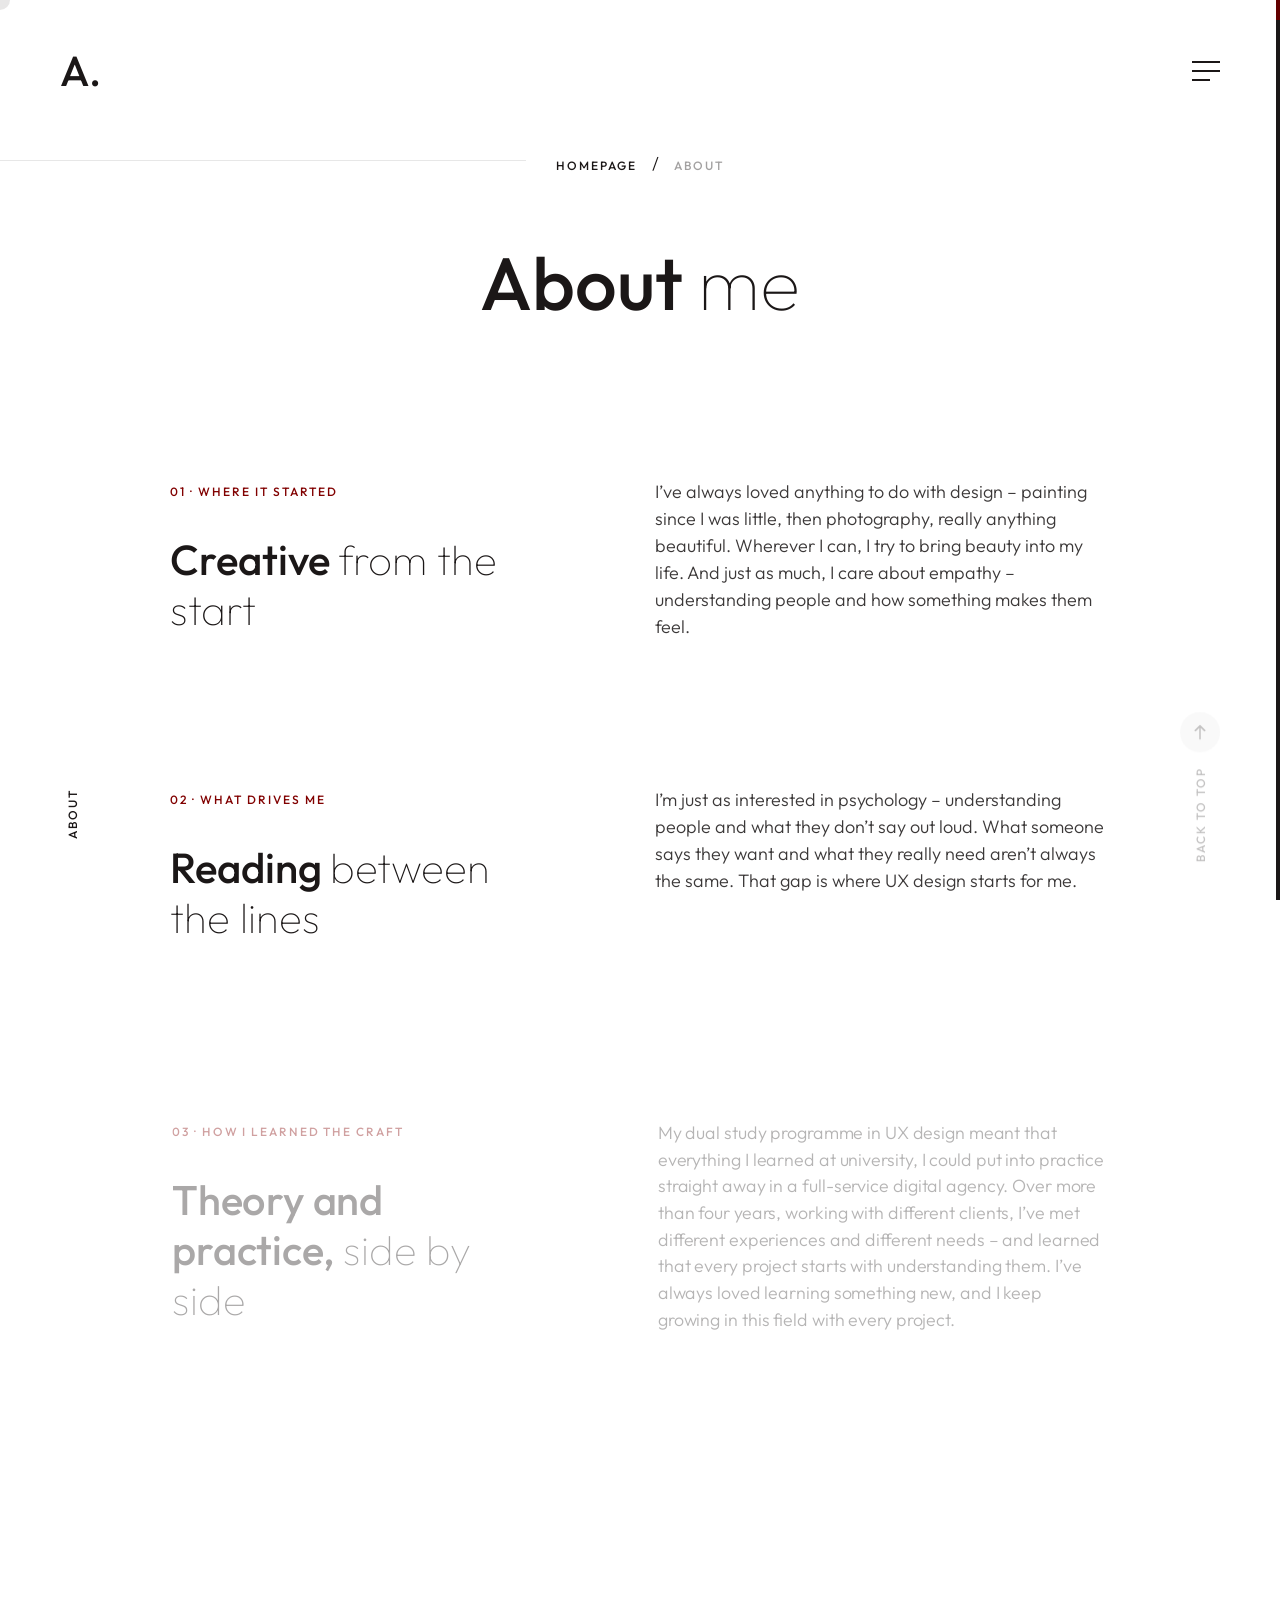
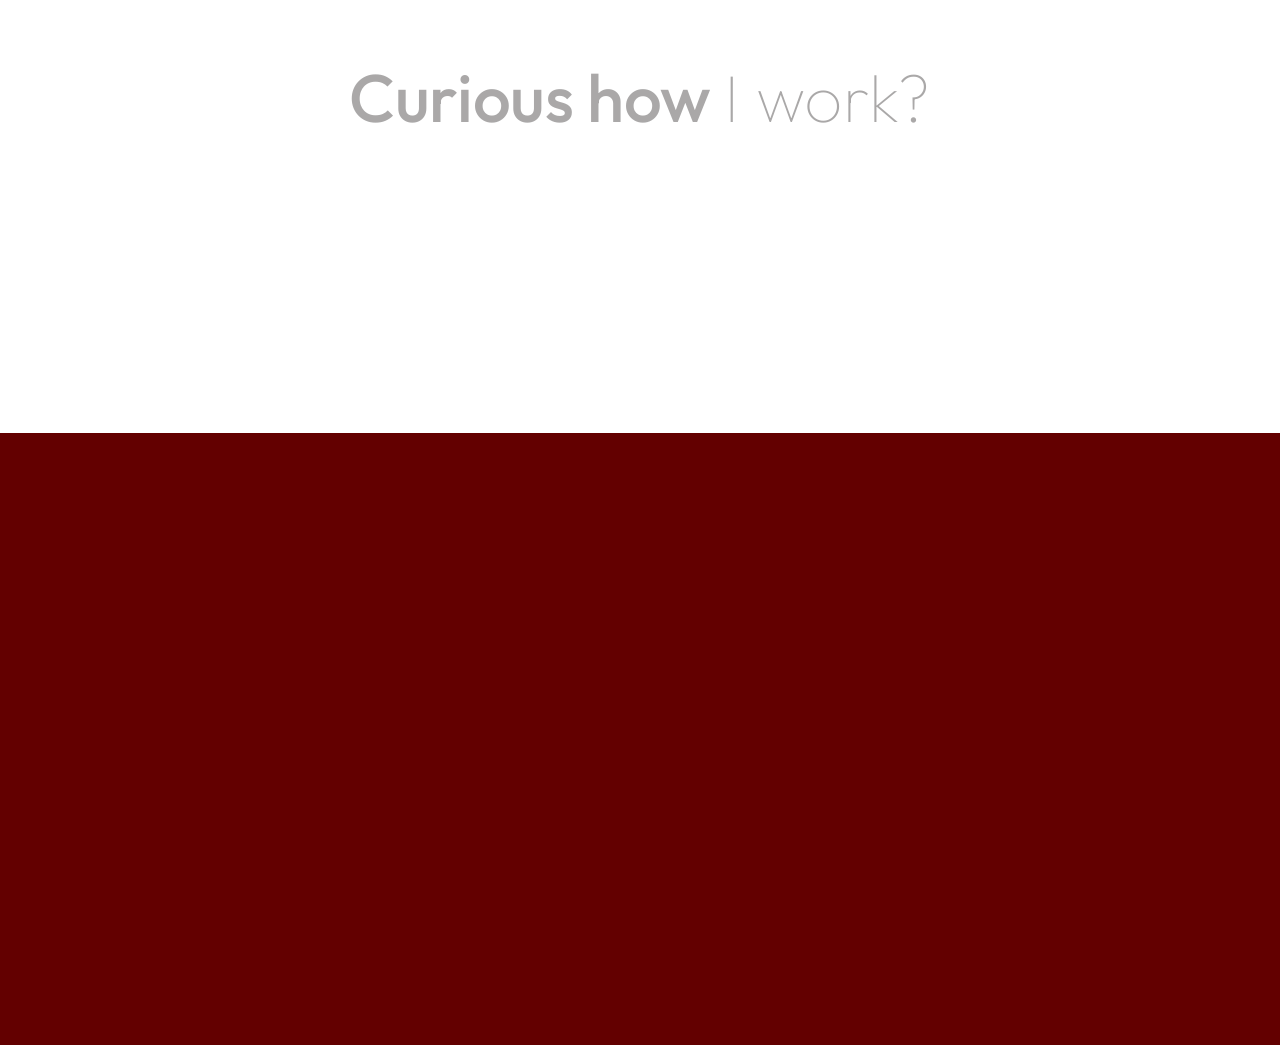
==== commit 844d5b6a: "About page: remove intro line, say university learning was applied in practice Co-Authored-By: Claud" ====
--- a/about.html
+++ b/about.html
@@ -161,11 +161,6 @@
                 <section id="about-page">
                     <div class="container mil-p-0-60">
 
-                        <div class="row justify-content-center mil-mb-60">
-                            <div class="col-lg-8 mil-center">
-                                <p class="mil-text-xl mil-up">Painting since childhood, a dual study degree in UX design and more than four years in a full-service digital agency.</p>
-                            </div>
-                        </div>
 
                             <div class="row justify-content-between mil-p-60-0">
                                 <div class="col-lg-5">
@@ -195,7 +190,7 @@
                                     <h3 class="mil-up mil-mb-60">Theory and practice, <span class="mil-thin">side by side</span></h3>
                                 </div>
                                 <div class="col-lg-6">
-                                    <p class="mil-up">Through my dual study programme in UX design I applied what I learned straight away in a full-service digital agency. Over more than four years, working with different clients, I’ve met different experiences and different needs – and learned that every project starts with understanding them. I’ve always loved learning something new, and I keep growing in this field with every project.</p>
+                                    <p class="mil-up">My dual study programme in UX design meant that everything I learned at university, I could put into practice straight away in a full-service digital agency. Over more than four years, working with different clients, I’ve met different experiences and different needs – and learned that every project starts with understanding them. I’ve always loved learning something new, and I keep growing in this field with every project.</p>
                                 </div>
                             </div>
 
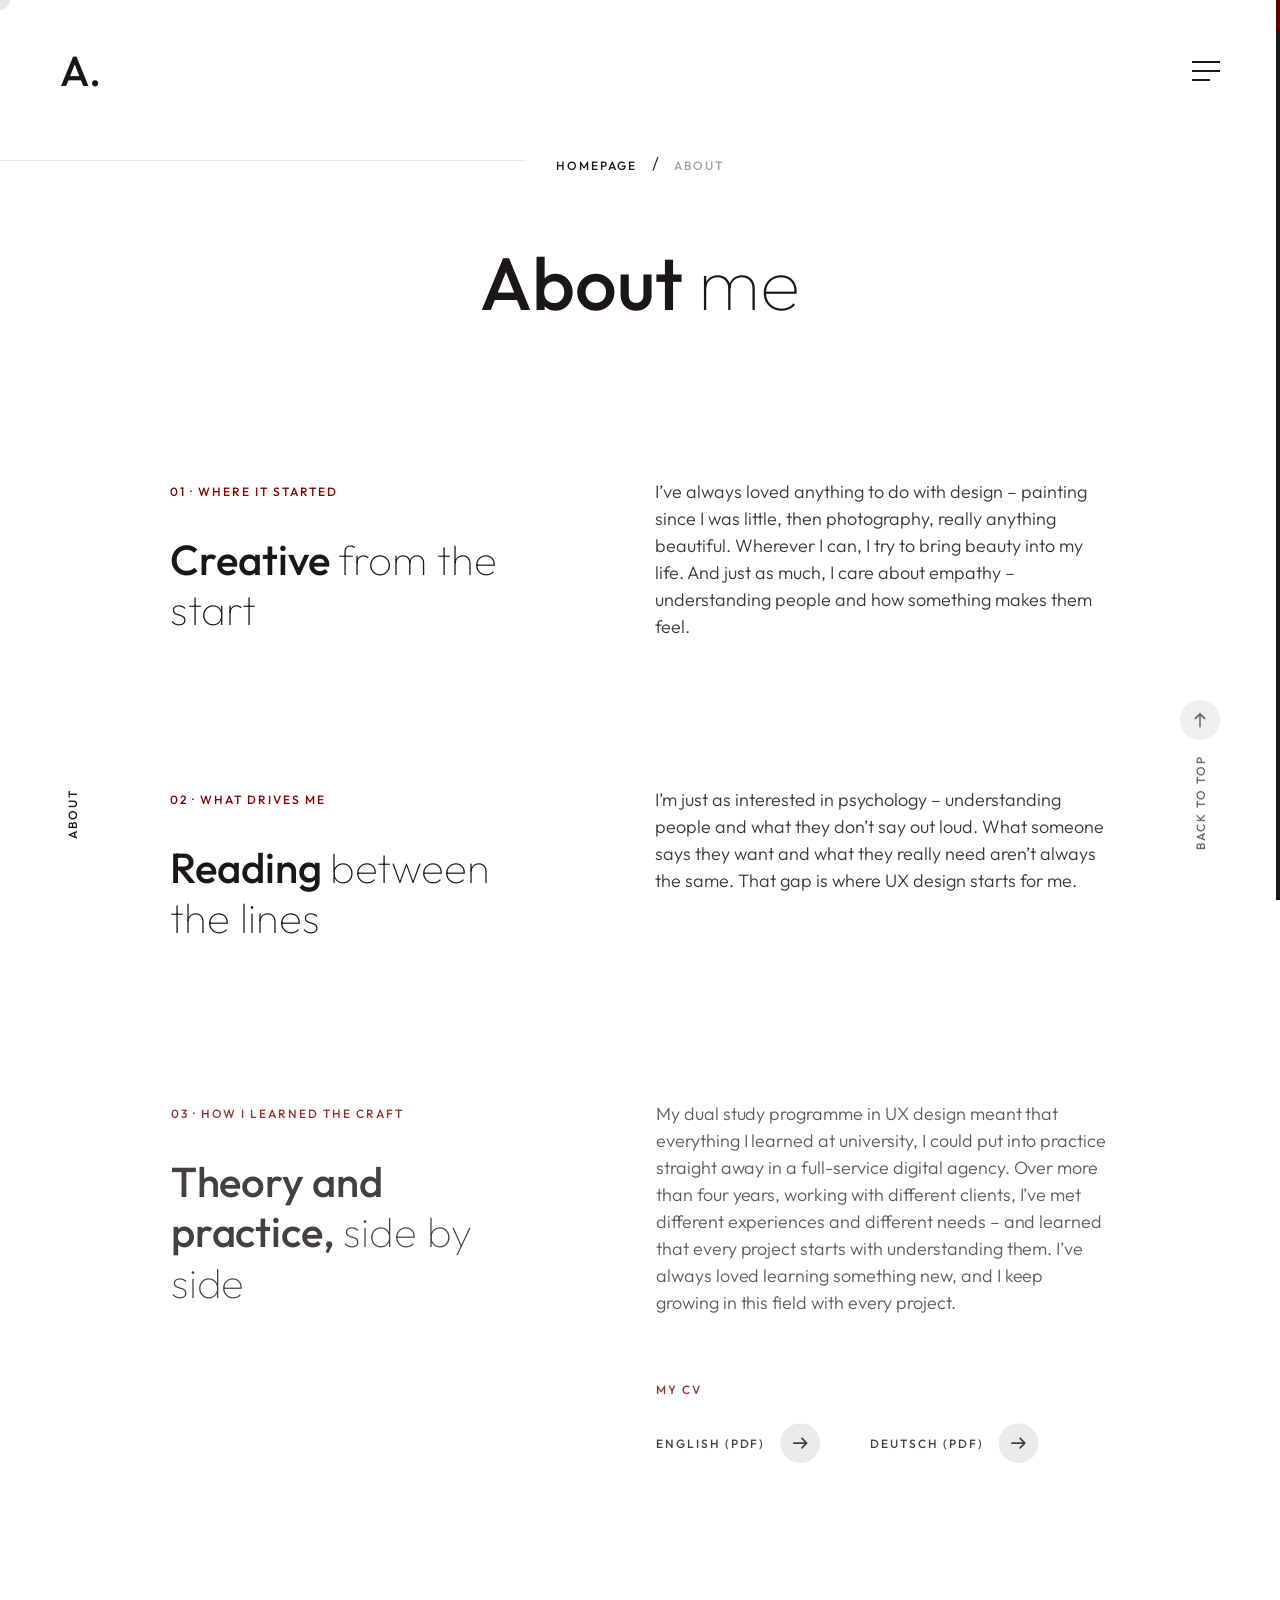
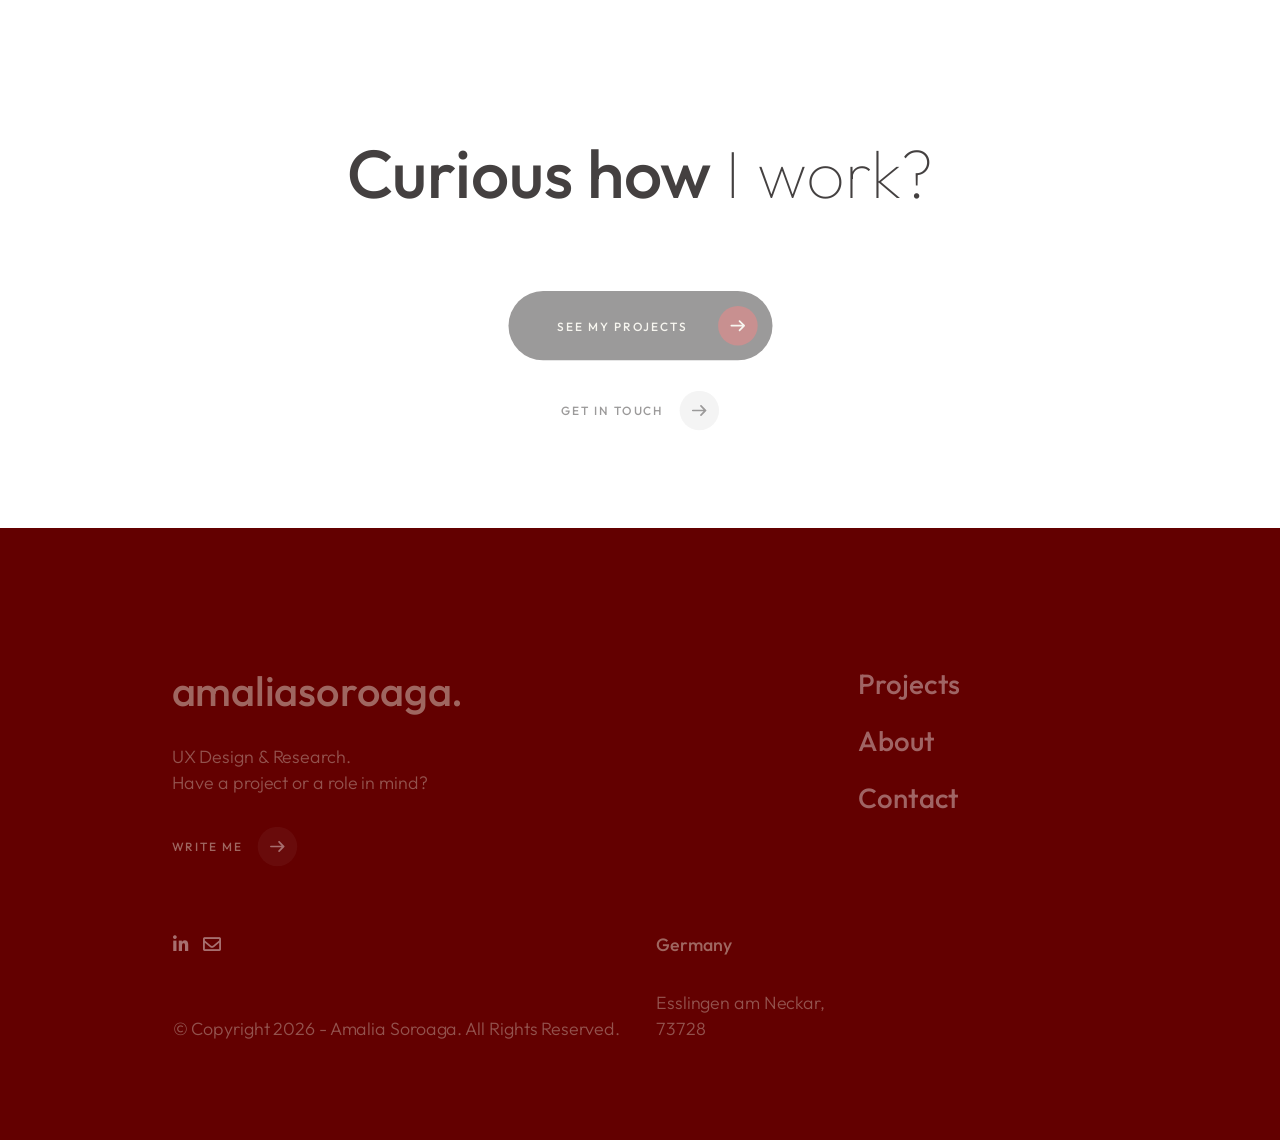
==== commit 4fd2caa1: "About page: link the CV in English and German Co-Authored-By: Claude Opus 5.5 <noreply@anthropic.com" ====
--- a/about.html
+++ b/about.html
@@ -191,6 +191,11 @@
                                 </div>
                                 <div class="col-lg-6">
                                     <p class="mil-up">My dual study programme in UX design meant that everything I learned at university, I could put into practice straight away in a full-service digital agency. Over more than four years, working with different clients, I’ve met different experiences and different needs – and learned that every project starts with understanding them. I’ve always loved learning something new, and I keep growing in this field with every project.</p>
+                                    <p class="mil-upper mil-accent mil-up mil-mb-30 mil-p-60-0" style="margin-bottom: 20px;">My CV</p>
+                                    <div class="mil-up mil-cv-links">
+                                        <a href="cv/cv-amalia-soroaga-en.pdf" target="_blank" rel="noopener" class="mil-link mil-dark mil-arrow-place" data-no-swup><span>English (PDF)</span></a>
+                                        <a href="cv/cv-amalia-soroaga.pdf" target="_blank" rel="noopener" class="mil-link mil-dark mil-arrow-place" data-no-swup><span>Deutsch (PDF)</span></a>
+                                    </div>
                                 </div>
                             </div>
 
--- a/css/style.css
+++ b/css/style.css
@@ -4334,3 +4334,4 @@
 }
 .mil-p-90-0 { padding-top: 90px; }
 @media screen and (max-width: 992px) { .mil-p-90-0 { padding-top: 60px; } }
+.mil-cv-links { display: flex; flex-wrap: wrap; gap: 15px 50px; }
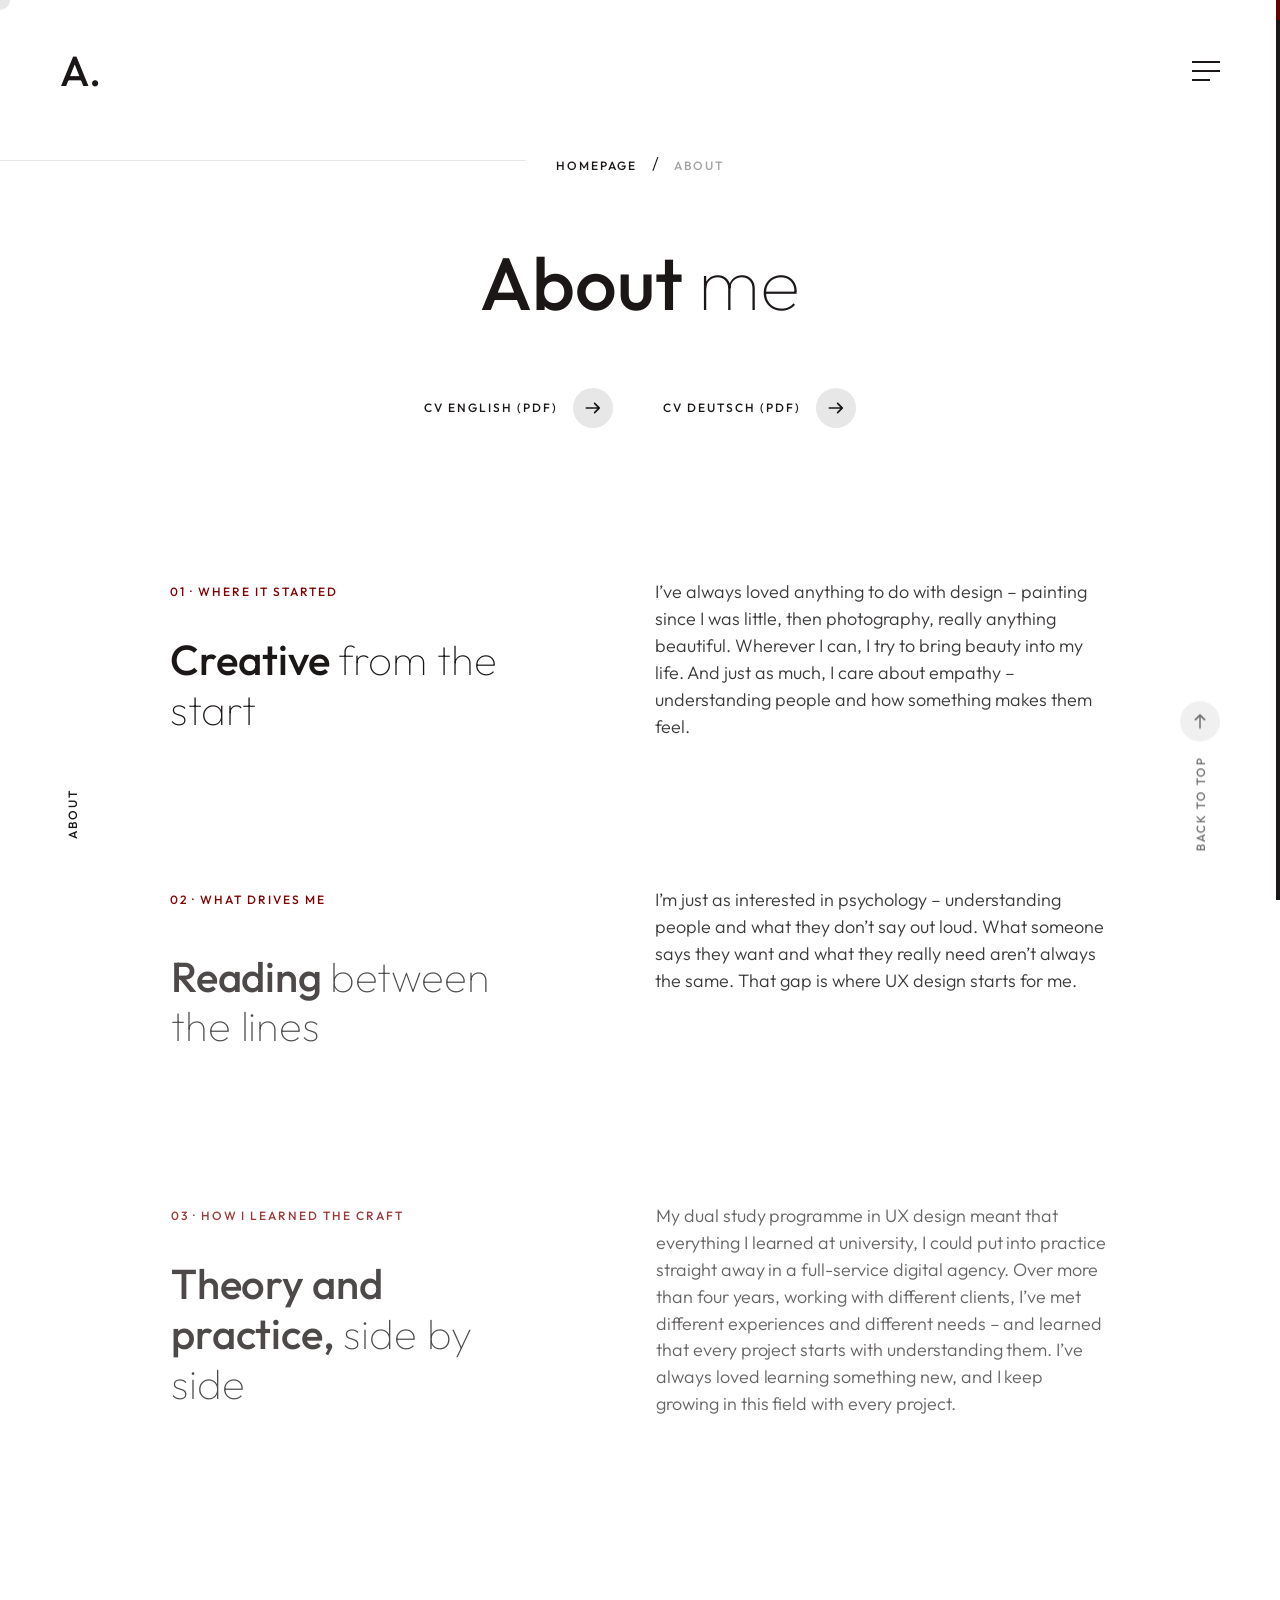
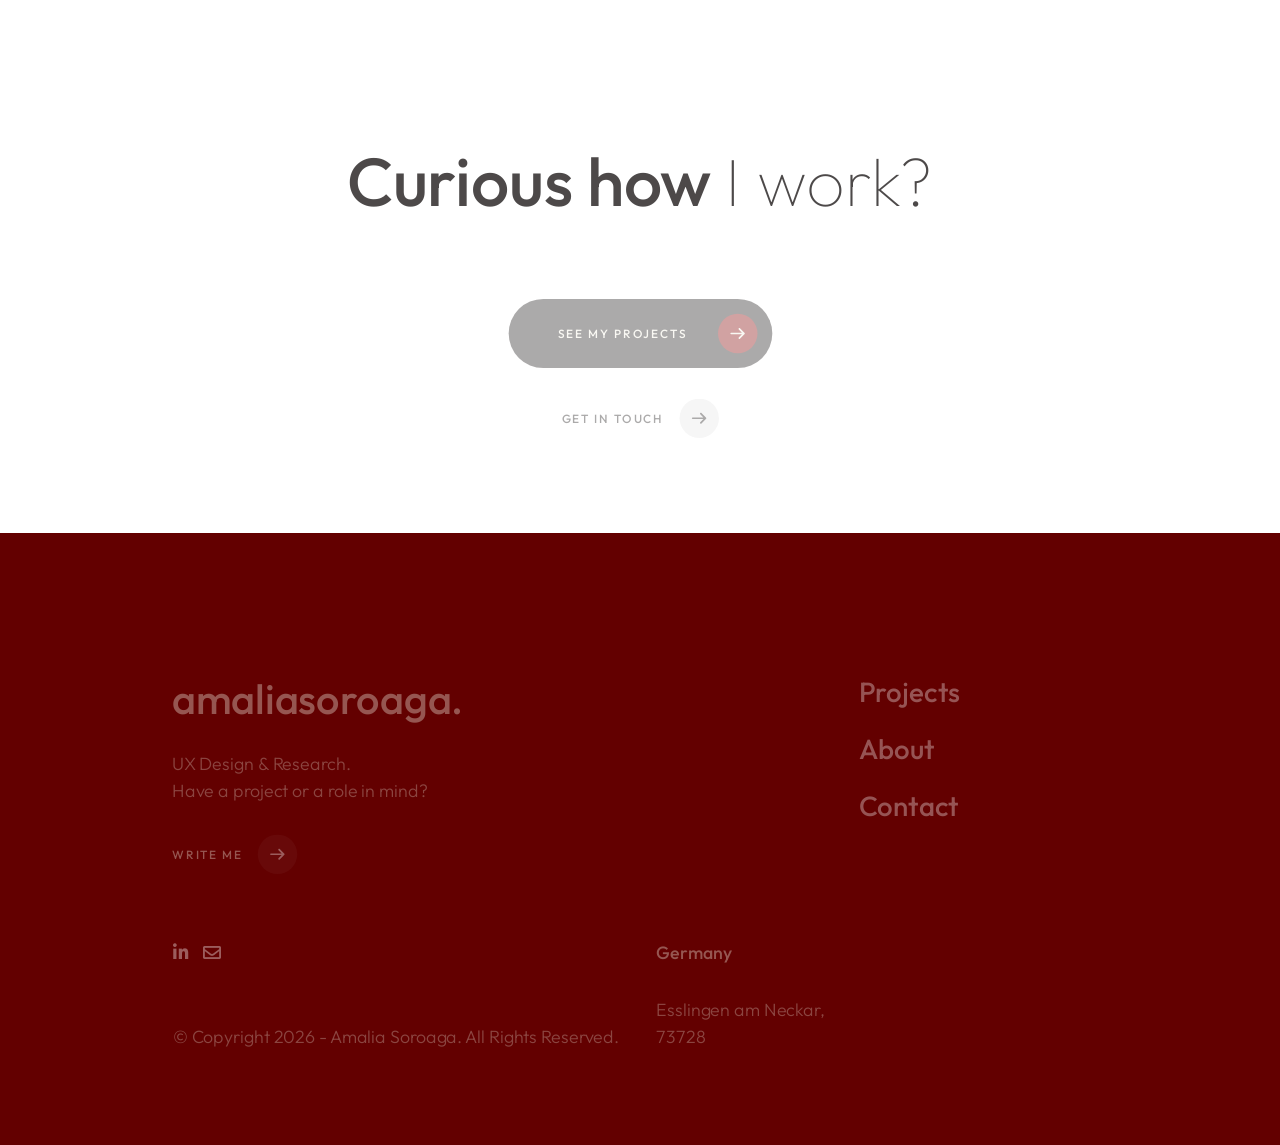
==== commit 2f407bcc: "About page: move the CV links to the top, under the title Co-Authored-By: Claude Opus 5.5 <noreply@a" ====
--- a/about.html
+++ b/about.html
@@ -152,6 +152,10 @@
                                 <li><a href="about.html">About</a></li>
                             </ul>
                             <h1 class="mil-mb-60">About <span class="mil-thin">me</span></h1>
+                            <div class="mil-cv-links mil-mb-60">
+                                <a href="cv/cv-amalia-soroaga-en.pdf" target="_blank" rel="noopener" class="mil-link mil-dark mil-arrow-place" data-no-swup><span>CV English (PDF)</span></a>
+                                <a href="cv/cv-amalia-soroaga.pdf" target="_blank" rel="noopener" class="mil-link mil-dark mil-arrow-place" data-no-swup><span>CV Deutsch (PDF)</span></a>
+                            </div>
                         </div>
                     </div>
                 </div>
@@ -191,11 +195,6 @@
                                 </div>
                                 <div class="col-lg-6">
                                     <p class="mil-up">My dual study programme in UX design meant that everything I learned at university, I could put into practice straight away in a full-service digital agency. Over more than four years, working with different clients, I’ve met different experiences and different needs – and learned that every project starts with understanding them. I’ve always loved learning something new, and I keep growing in this field with every project.</p>
-                                    <p class="mil-upper mil-accent mil-up mil-mb-30 mil-p-60-0" style="margin-bottom: 20px;">My CV</p>
-                                    <div class="mil-up mil-cv-links">
-                                        <a href="cv/cv-amalia-soroaga-en.pdf" target="_blank" rel="noopener" class="mil-link mil-dark mil-arrow-place" data-no-swup><span>English (PDF)</span></a>
-                                        <a href="cv/cv-amalia-soroaga.pdf" target="_blank" rel="noopener" class="mil-link mil-dark mil-arrow-place" data-no-swup><span>Deutsch (PDF)</span></a>
-                                    </div>
                                 </div>
                             </div>
 
--- a/css/style.css
+++ b/css/style.css
@@ -4334,4 +4334,4 @@
 }
 .mil-p-90-0 { padding-top: 90px; }
 @media screen and (max-width: 992px) { .mil-p-90-0 { padding-top: 60px; } }
-.mil-cv-links { display: flex; flex-wrap: wrap; gap: 15px 50px; }
+.mil-cv-links { display: flex; flex-wrap: wrap; justify-content: center; gap: 15px 50px; }
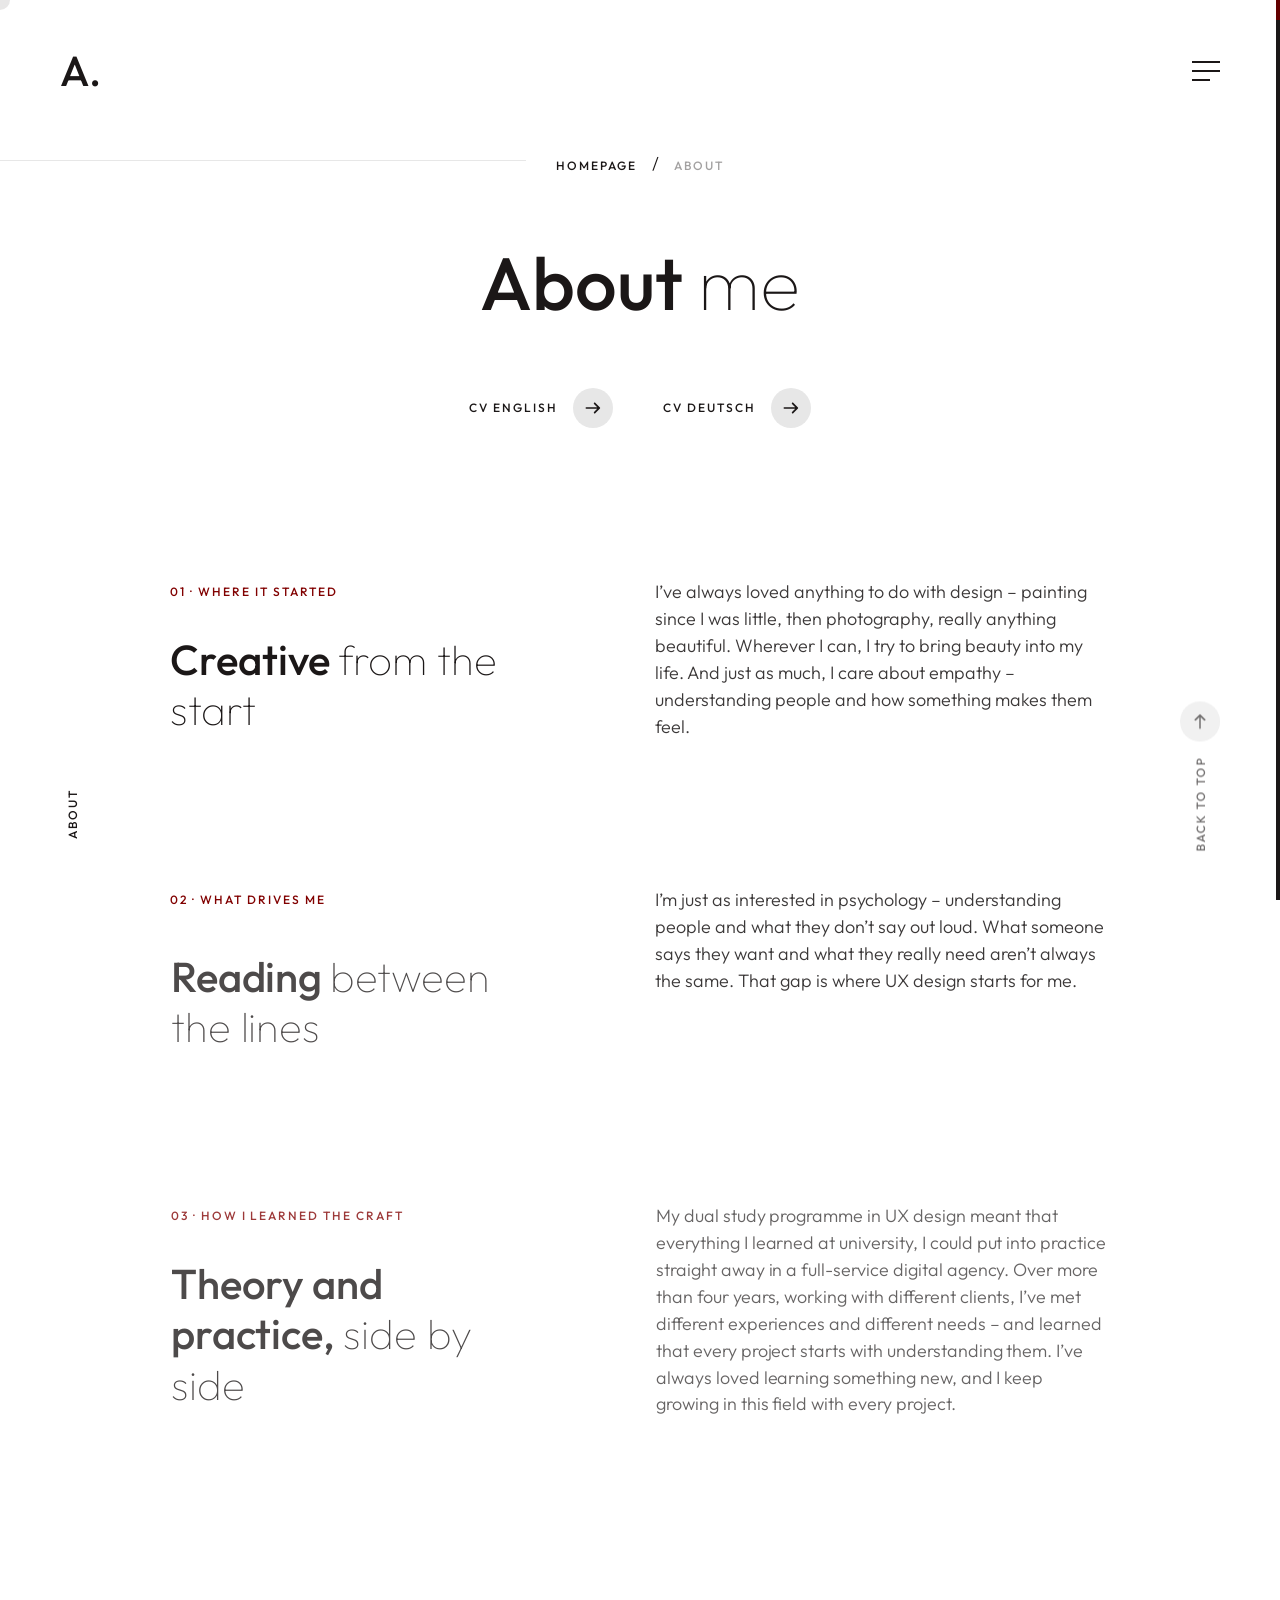
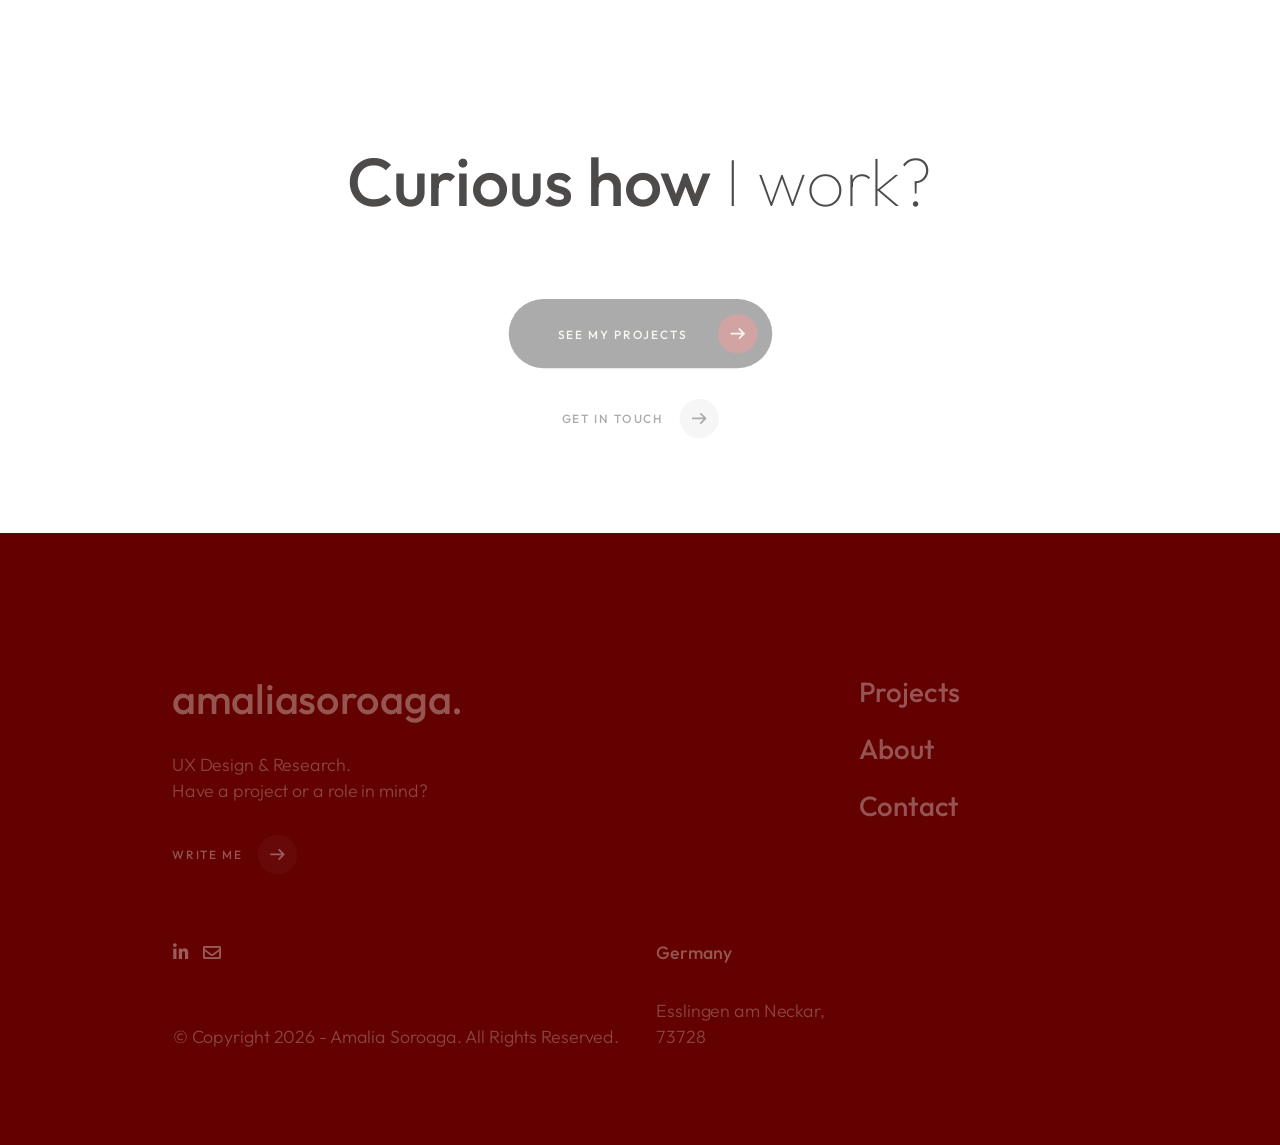
==== commit 62befdf4: "About page: open the CV as a web page instead of a PDF download Co-Authored-By: Claude Opus 5.5 <nor" ====
--- a/about.html
+++ b/about.html
@@ -153,8 +153,8 @@
                             </ul>
                             <h1 class="mil-mb-60">About <span class="mil-thin">me</span></h1>
                             <div class="mil-cv-links mil-mb-60">
-                                <a href="cv/cv-amalia-soroaga-en.pdf" target="_blank" rel="noopener" class="mil-link mil-dark mil-arrow-place" data-no-swup><span>CV English (PDF)</span></a>
-                                <a href="cv/cv-amalia-soroaga.pdf" target="_blank" rel="noopener" class="mil-link mil-dark mil-arrow-place" data-no-swup><span>CV Deutsch (PDF)</span></a>
+                                <a href="cv/cv-amalia-soroaga-en.html" target="_blank" rel="noopener" class="mil-link mil-dark mil-arrow-place" data-no-swup><span>CV English</span></a>
+                                <a href="cv/cv-amalia-soroaga.html" target="_blank" rel="noopener" class="mil-link mil-dark mil-arrow-place" data-no-swup><span>CV Deutsch</span></a>
                             </div>
                         </div>
                     </div>
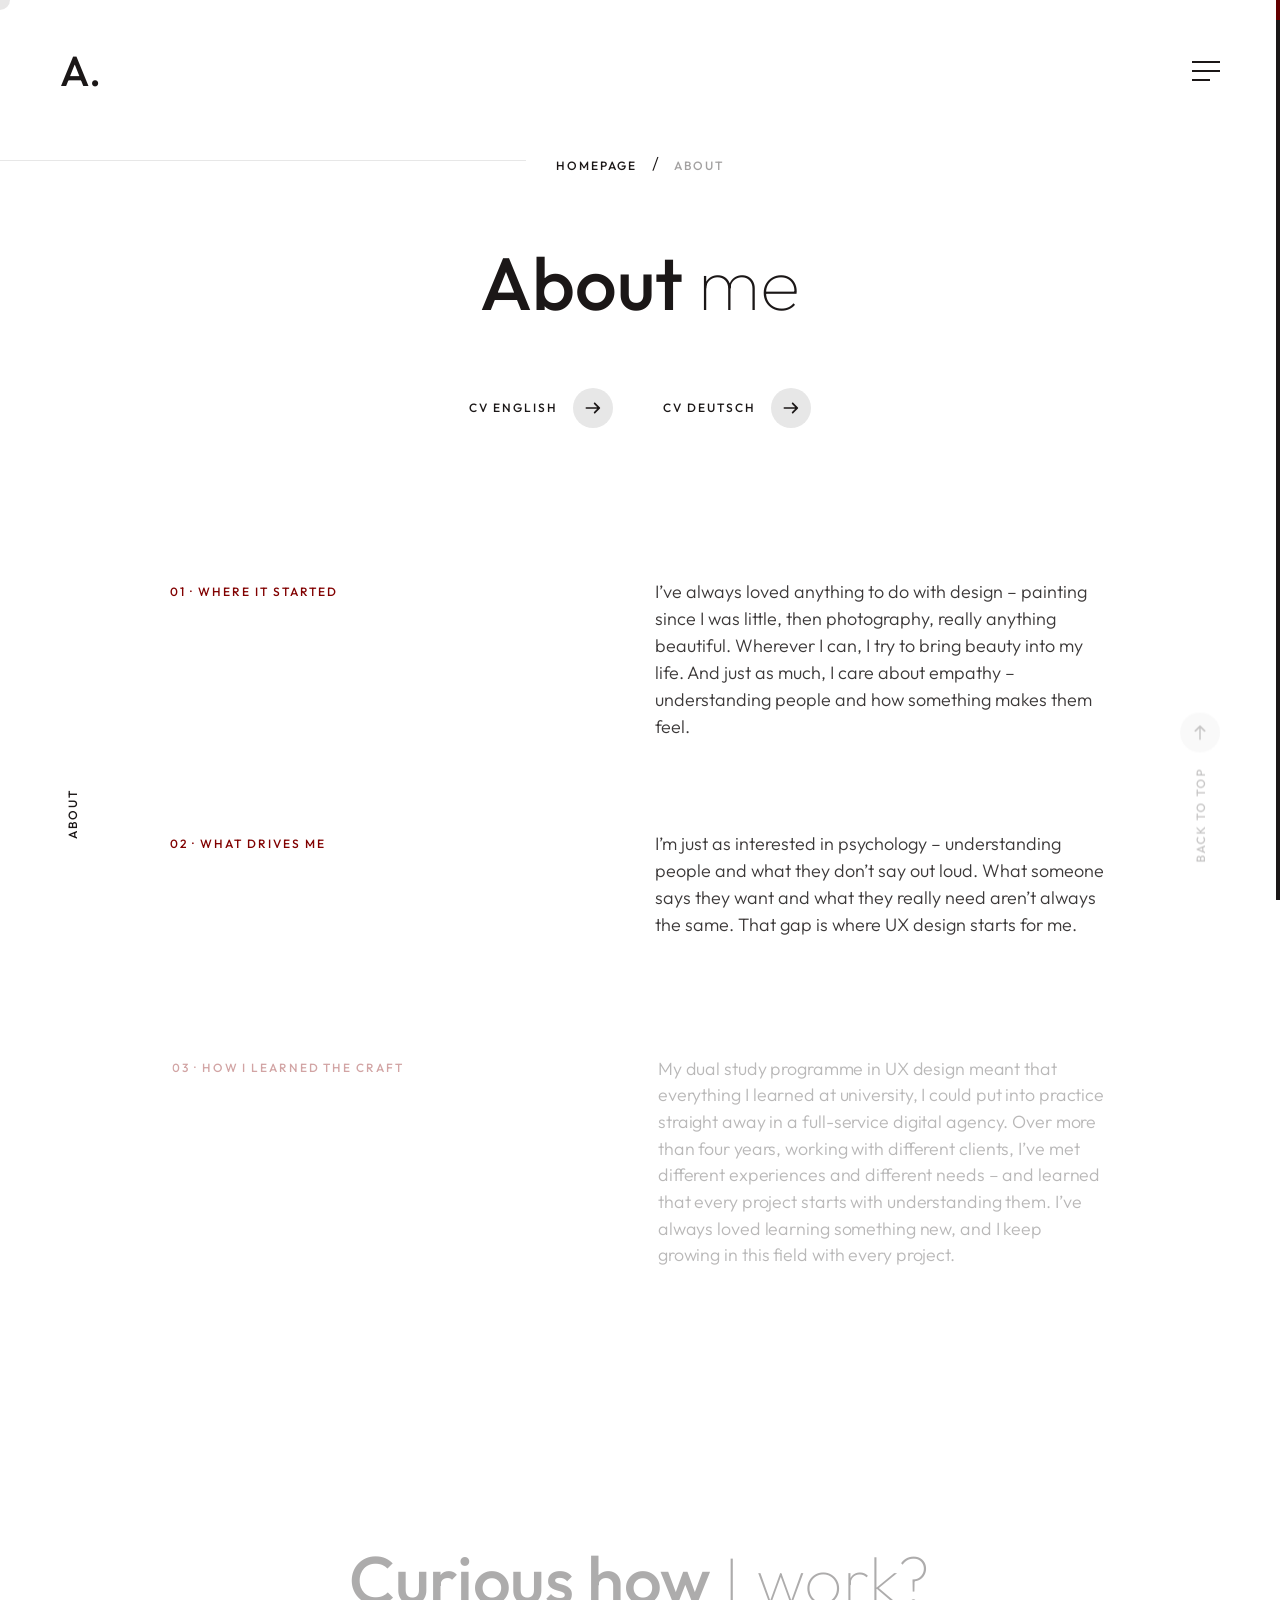
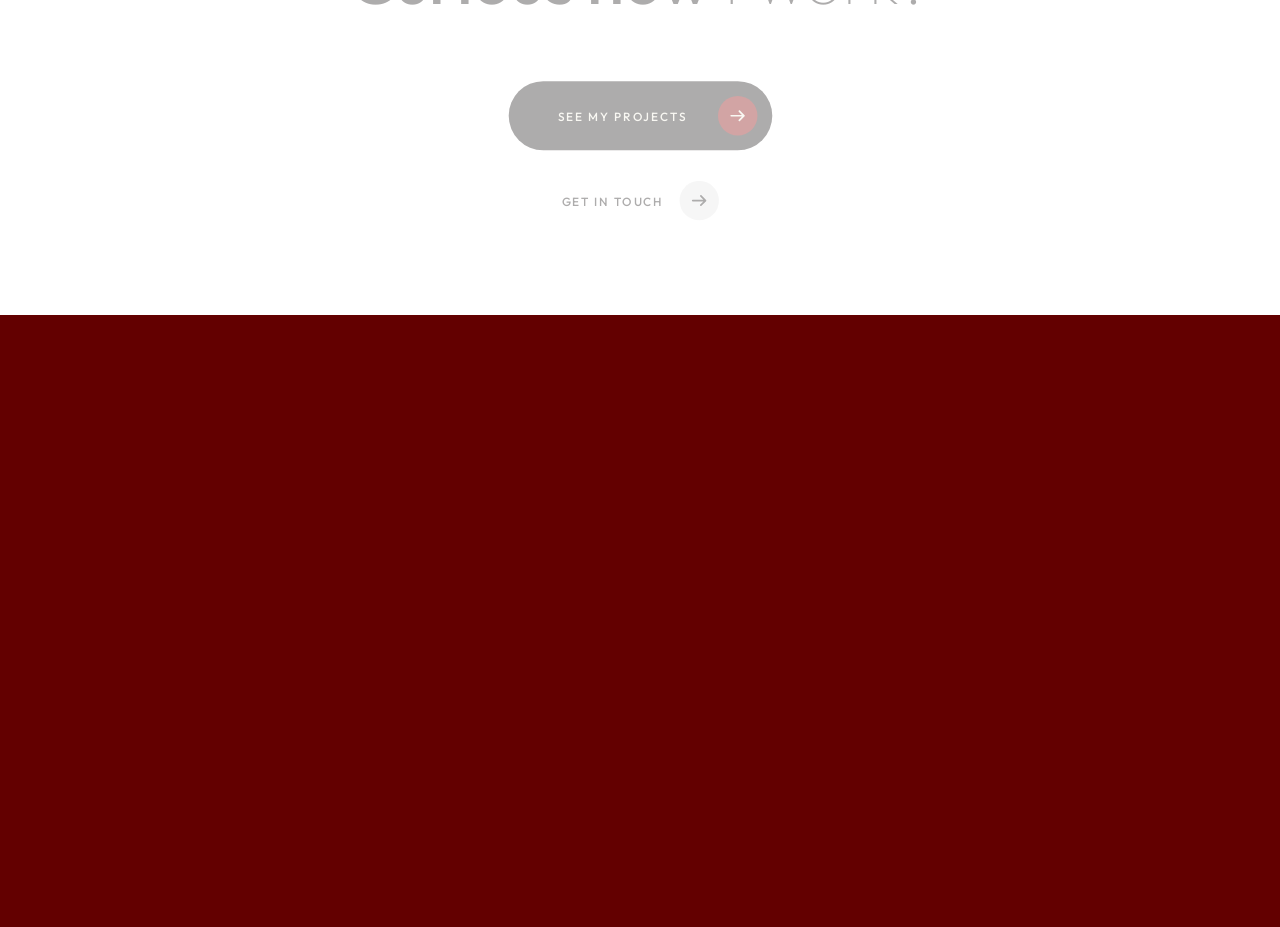
==== commit 1576364d: "About page: remove the section headings Co-Authored-By: Claude Opus 5.5 <noreply@anthropic.com>" ====
--- a/about.html
+++ b/about.html
@@ -169,7 +169,6 @@
                             <div class="row justify-content-between mil-p-60-0">
                                 <div class="col-lg-5">
                                     <p class="mil-upper mil-accent mil-up mil-mb-30">01 · Where it started</p>
-                                    <h3 class="mil-up mil-mb-60">Creative <span class="mil-thin">from the start</span></h3>
                                 </div>
                                 <div class="col-lg-6">
                                     <p class="mil-up">I’ve always loved anything to do with design – painting since I was little, then photography, really anything beautiful. Wherever I can, I try to bring beauty into my life. And just as much, I care about empathy – understanding people and how something makes them feel.</p>
@@ -180,7 +179,6 @@
                             <div class="row justify-content-between mil-p-90-0">
                                 <div class="col-lg-5">
                                     <p class="mil-upper mil-accent mil-up mil-mb-30">02 · What drives me</p>
-                                    <h3 class="mil-up mil-mb-60">Reading <span class="mil-thin">between the lines</span></h3>
                                 </div>
                                 <div class="col-lg-6">
                                     <p class="mil-up">I’m just as interested in psychology – understanding people and what they don’t say out loud. What someone says they want and what they really need aren’t always the same. That gap is where UX design starts for me.</p>
@@ -191,7 +189,6 @@
                             <div class="row justify-content-between mil-p-90-90">
                                 <div class="col-lg-5">
                                     <p class="mil-upper mil-accent mil-up mil-mb-30">03 · How I learned the craft</p>
-                                    <h3 class="mil-up mil-mb-60">Theory and practice, <span class="mil-thin">side by side</span></h3>
                                 </div>
                                 <div class="col-lg-6">
                                     <p class="mil-up">My dual study programme in UX design meant that everything I learned at university, I could put into practice straight away in a full-service digital agency. Over more than four years, working with different clients, I’ve met different experiences and different needs – and learned that every project starts with understanding them. I’ve always loved learning something new, and I keep growing in this field with every project.</p>
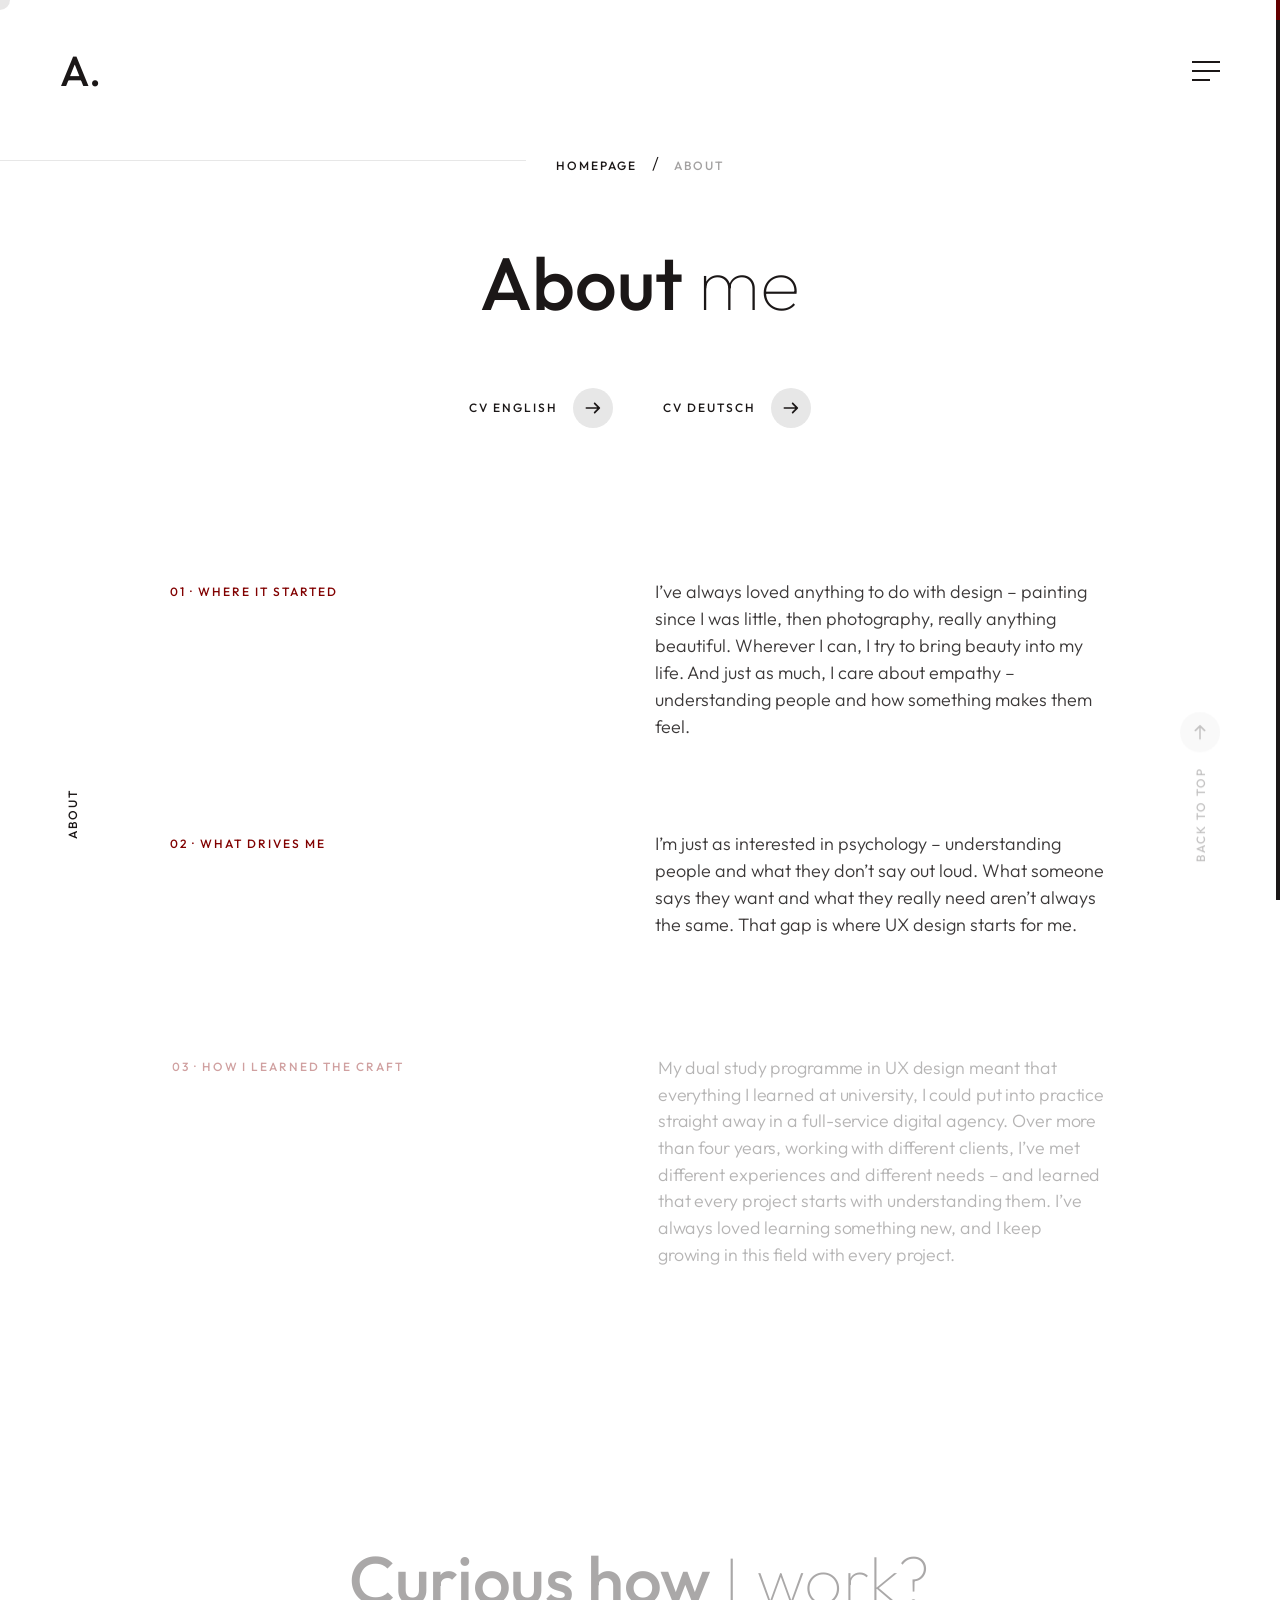
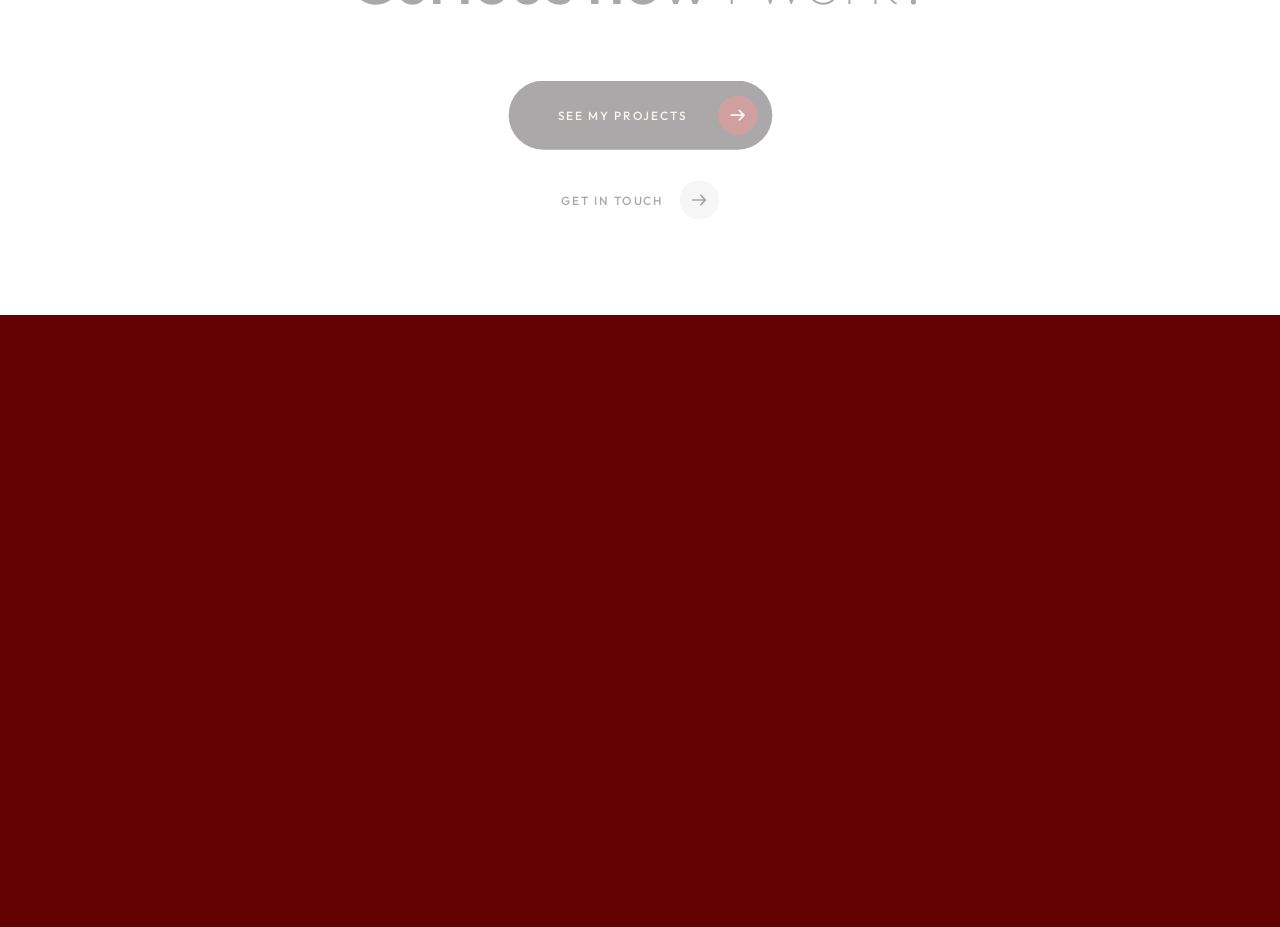
==== commit 96495332: "Add Podologie Praxis branding project (work in progress) Co-Authored-By: Claude Opus 5.5 <noreply@an" ====
--- a/about.html
+++ b/about.html
@@ -89,8 +89,9 @@
                                                 <li><a href="project-hcd.html" class="mil-light-soft">Closing the UX Expectation Gap</a></li>
                                                 <li><a href="project-2.html" class="mil-light-soft">Reporting on Instagram</a></li>
                                                 <li><a href="project-3.html" class="mil-light-soft">Sustainable Sports Events</a></li>
+                                                <li><a href="project-5.html" class="mil-light-soft">Bodique</a></li>
+                                                <li><a href="project-6.html" class="mil-light-soft">Podologie Praxis</a></li>
                                                 <li><a href="project-4.html" class="mil-light-soft">Memory Play</a></li>
-                                                <li><a href="project-5.html" class="mil-light-soft">Bodique</a></li>
                                             </ul>
 
                                         </div>
--- a/css/style.css
+++ b/css/style.css
@@ -4335,3 +4335,10 @@
 .mil-p-90-0 { padding-top: 90px; }
 @media screen and (max-width: 992px) { .mil-p-90-0 { padding-top: 60px; } }
 .mil-cv-links { display: flex; flex-wrap: wrap; justify-content: center; gap: 15px 50px; }
+
+/* Work-in-progress badge (Podologie project) */
+.mil-wip-badge { display: inline-flex; align-items: center; gap: 8px; padding: 7px 14px; border-radius: 40px; background-color: rgb(27, 23, 23); color: #fff; font-size: 12px; font-weight: 500; letter-spacing: 1.5px; text-transform: uppercase; line-height: 1.2; }
+.mil-wip-badge::before { content: ""; width: 8px; height: 8px; border-radius: 50%; background-color: rgb(255, 184, 0); animation: mil-wip-pulse 1.6s ease-in-out infinite; }
+.mil-wip-badge-cover { position: absolute; top: 15px; left: 15px; z-index: 2; box-shadow: 0 2px 8px rgba(27, 23, 23, 0.2); }
+@keyframes mil-wip-pulse { 0%, 100% { opacity: 1; } 50% { opacity: 0.35; } }
+@media (prefers-reduced-motion: reduce) { .mil-wip-badge::before { animation: none; } }
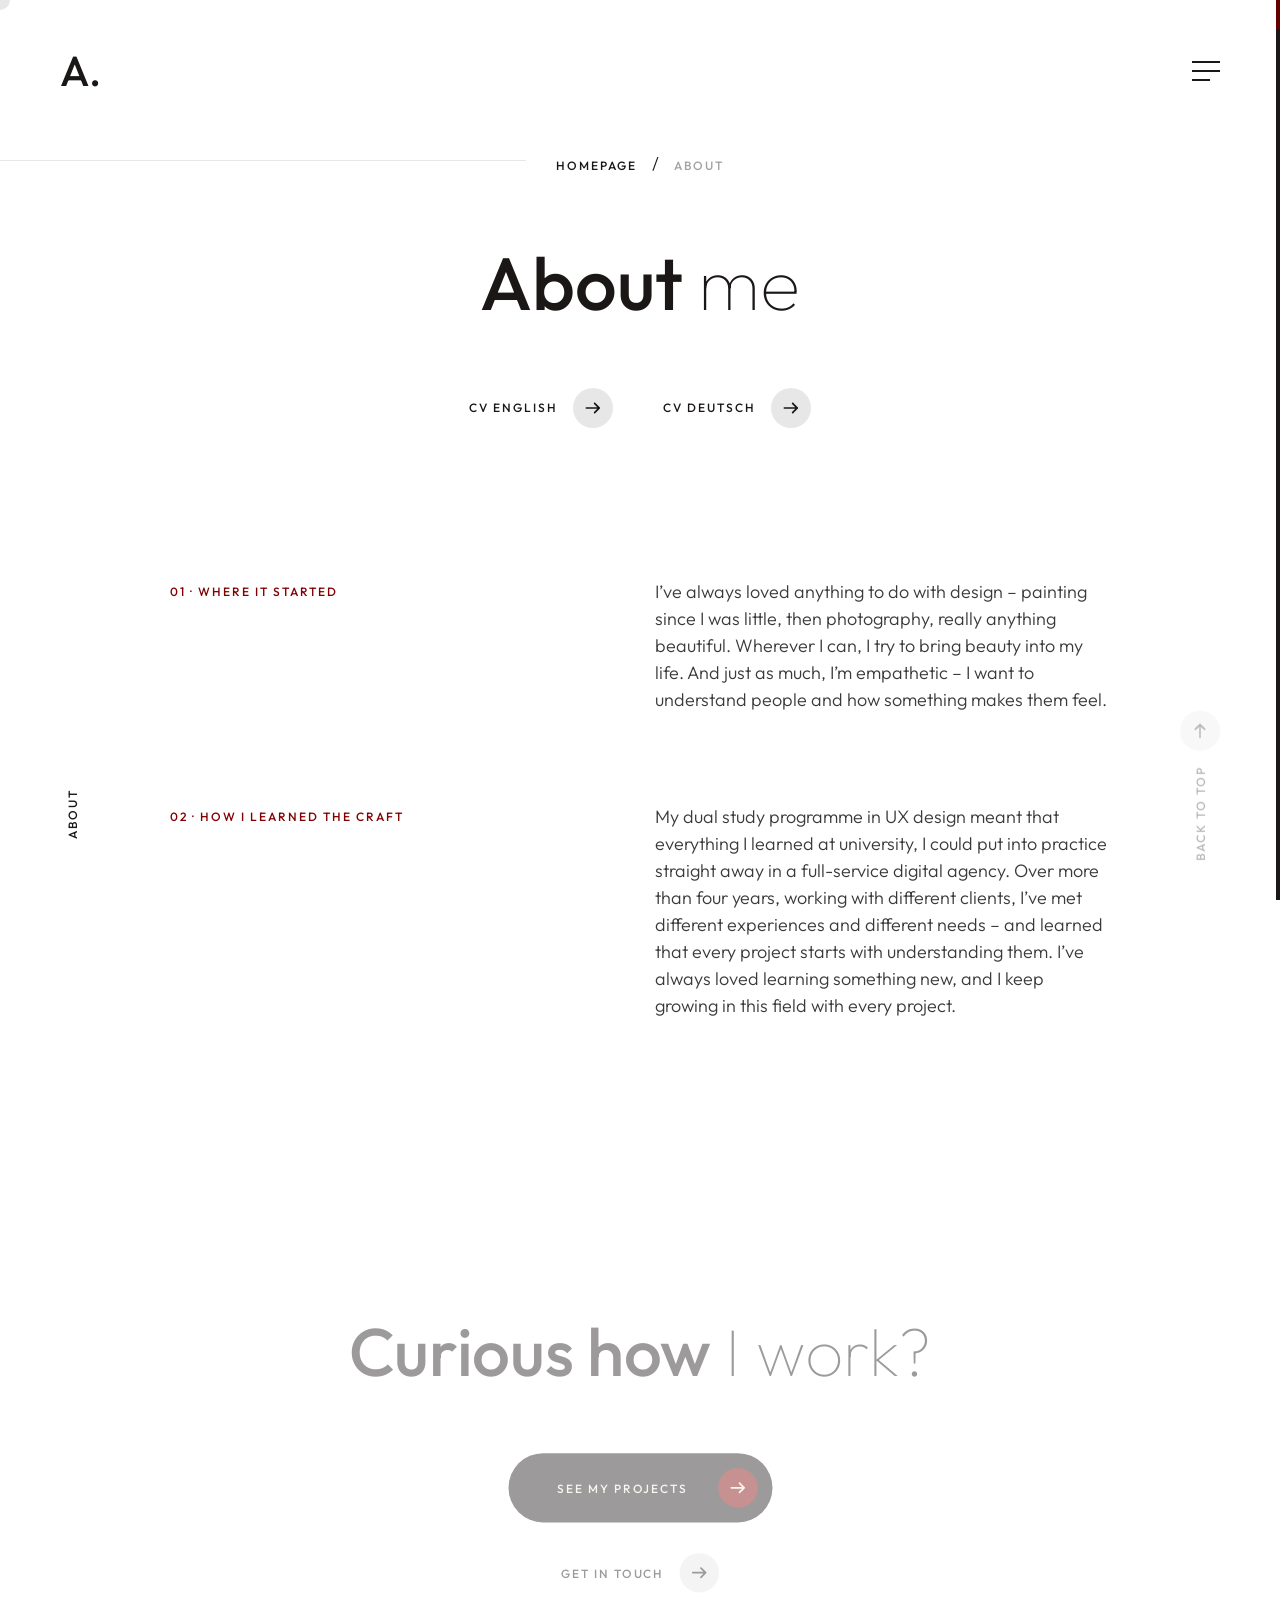
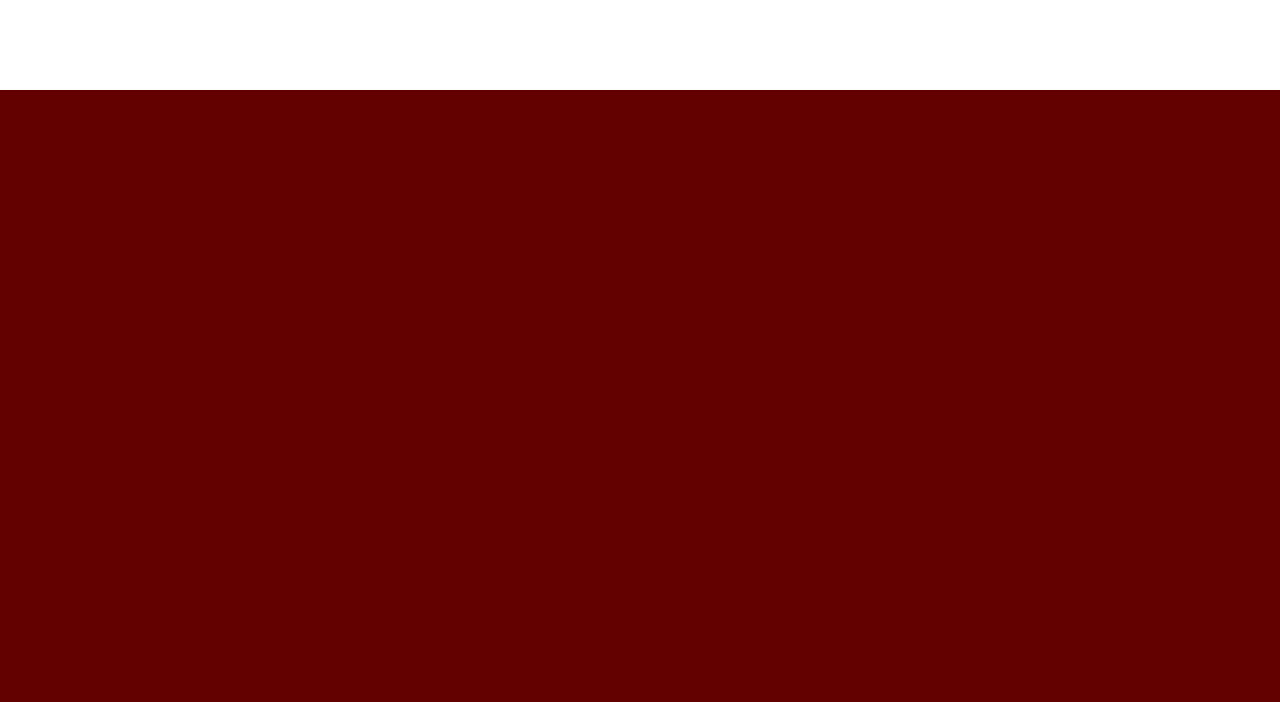
==== commit 4234352c: "About page: say I'm empathetic, remove the What drives me section Co-Authored-By: Claude Opus 5.5 <n" ====
--- a/about.html
+++ b/about.html
@@ -172,24 +172,14 @@
                                     <p class="mil-upper mil-accent mil-up mil-mb-30">01 · Where it started</p>
                                 </div>
                                 <div class="col-lg-6">
-                                    <p class="mil-up">I’ve always loved anything to do with design – painting since I was little, then photography, really anything beautiful. Wherever I can, I try to bring beauty into my life. And just as much, I care about empathy – understanding people and how something makes them feel.</p>
-                                </div>
-                            </div>
-
-
-                            <div class="row justify-content-between mil-p-90-0">
-                                <div class="col-lg-5">
-                                    <p class="mil-upper mil-accent mil-up mil-mb-30">02 · What drives me</p>
-                                </div>
-                                <div class="col-lg-6">
-                                    <p class="mil-up">I’m just as interested in psychology – understanding people and what they don’t say out loud. What someone says they want and what they really need aren’t always the same. That gap is where UX design starts for me.</p>
+                                    <p class="mil-up">I’ve always loved anything to do with design – painting since I was little, then photography, really anything beautiful. Wherever I can, I try to bring beauty into my life. And just as much, I’m empathetic – I want to understand people and how something makes them feel.</p>
                                 </div>
                             </div>
 
 
                             <div class="row justify-content-between mil-p-90-90">
                                 <div class="col-lg-5">
-                                    <p class="mil-upper mil-accent mil-up mil-mb-30">03 · How I learned the craft</p>
+                                    <p class="mil-upper mil-accent mil-up mil-mb-30">02 · How I learned the craft</p>
                                 </div>
                                 <div class="col-lg-6">
                                     <p class="mil-up">My dual study programme in UX design meant that everything I learned at university, I could put into practice straight away in a full-service digital agency. Over more than four years, working with different clients, I’ve met different experiences and different needs – and learned that every project starts with understanding them. I’ve always loved learning something new, and I keep growing in this field with every project.</p>
